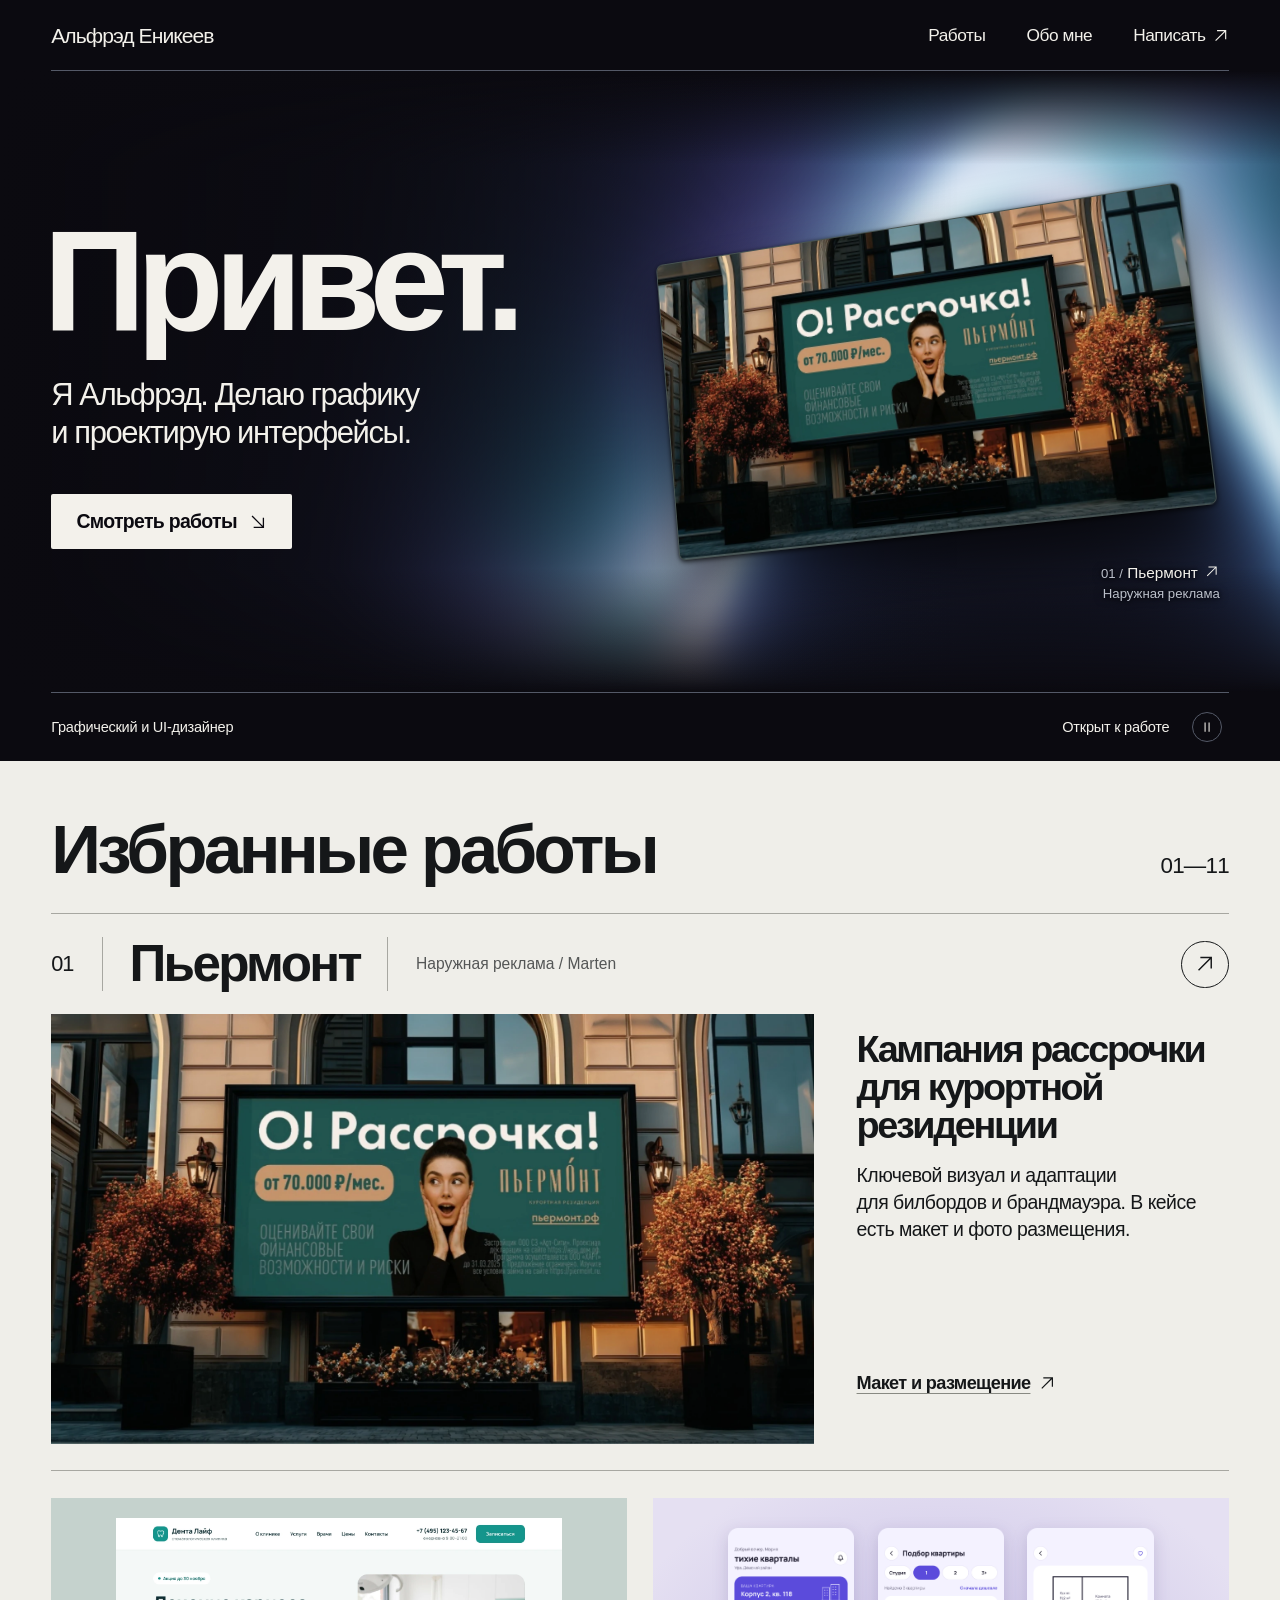
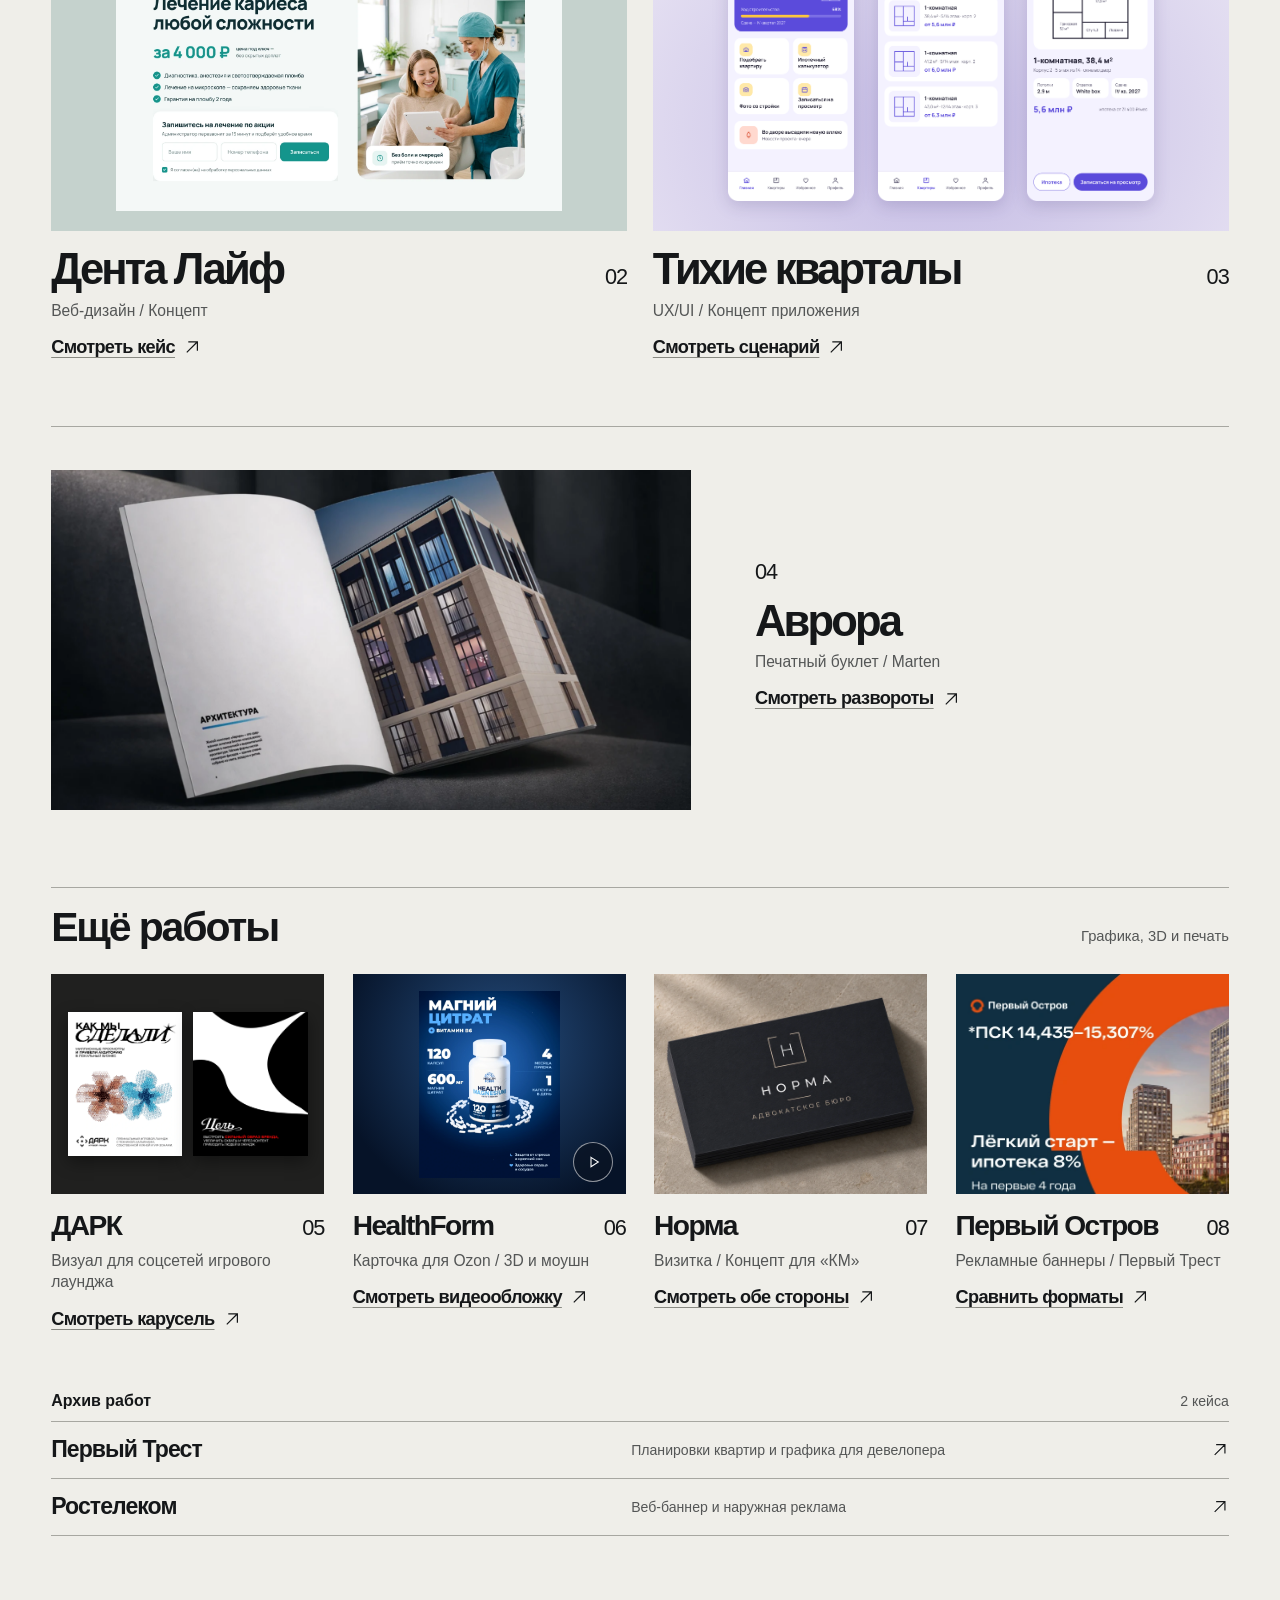
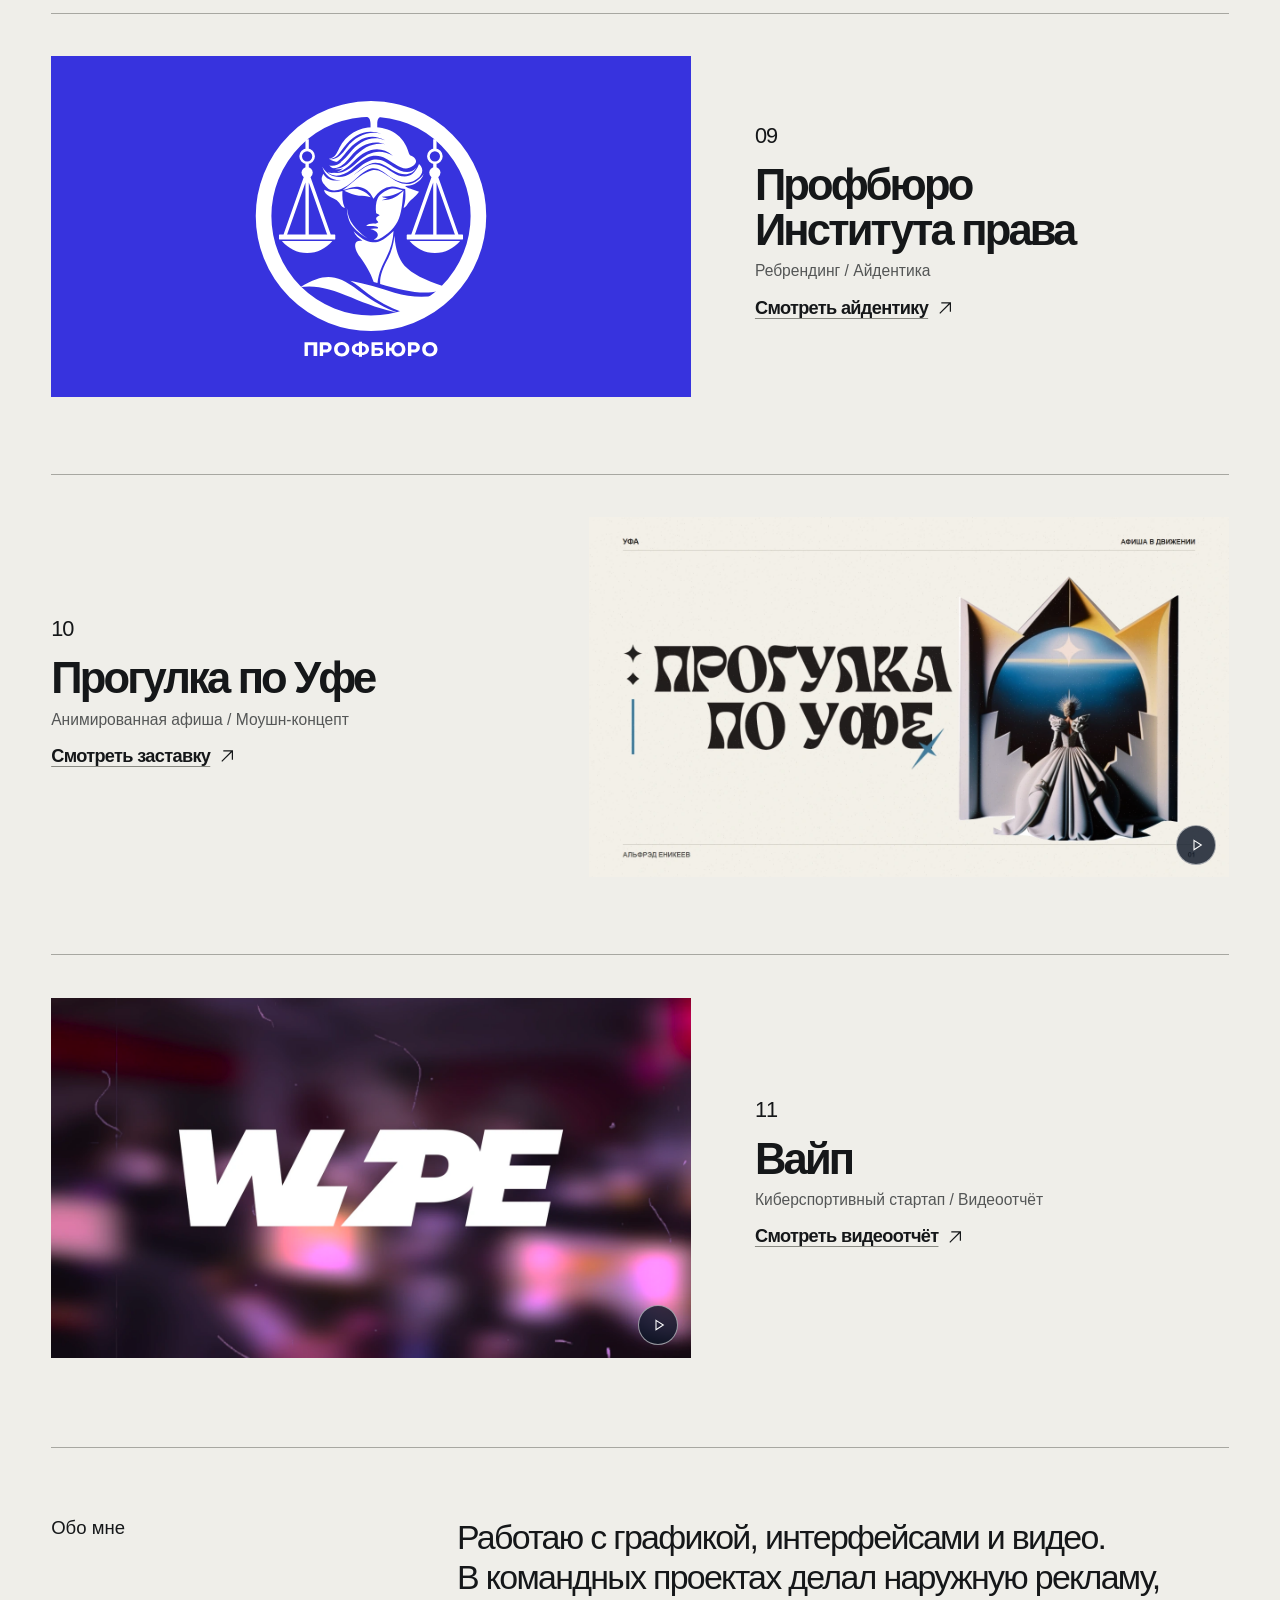
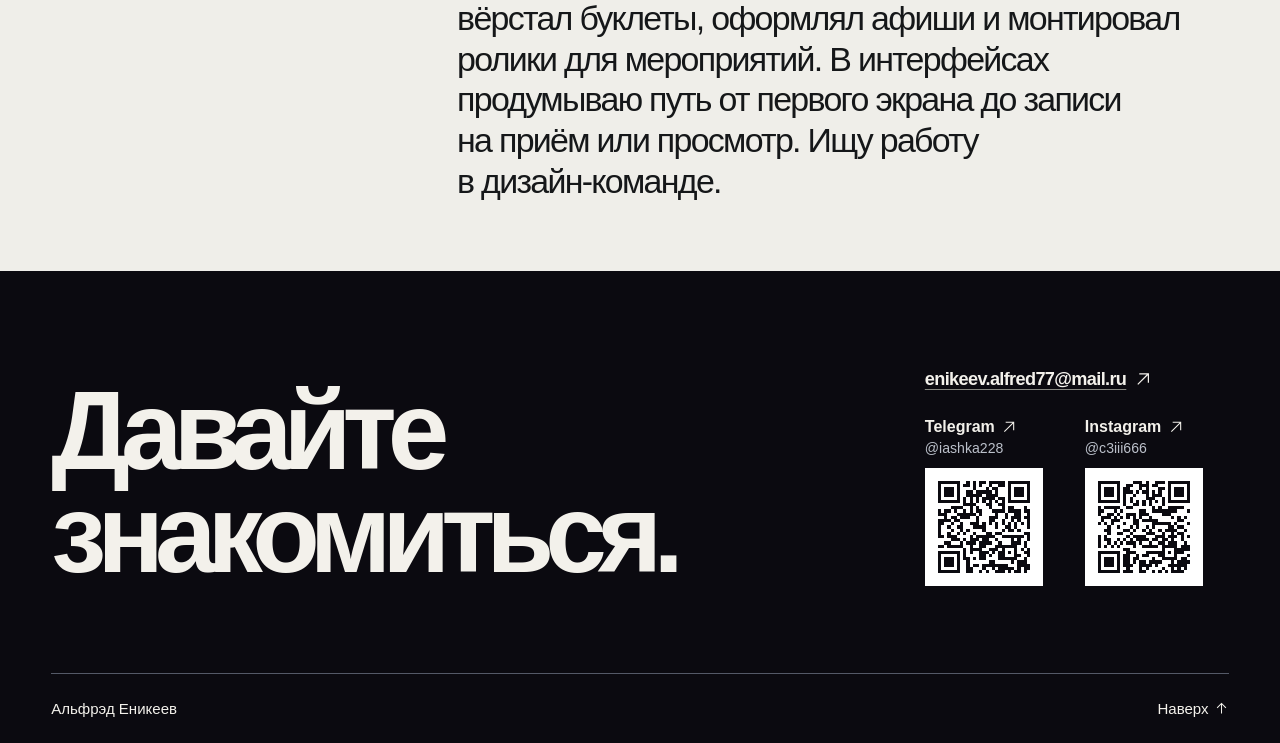
==== index.html @ 9dbd5ab7 "Add files via upload" ====
<!doctype html>
<html lang="ru">
<head>
  <meta charset="utf-8">
  <meta name="viewport" content="width=device-width, initial-scale=1">
  <meta name="theme-color" content="#0b0a10">
  <meta name="description" content="Альфрэд Еникеев — графический и UI-дизайнер. Интерфейсы, наружная реклама, 3D и графика для брендов.">
  <title>Альфрэд Еникеев&nbsp;— графический и&nbsp;UI-дизайнер</title>
  <link rel="icon" href="media/monogram.svg" type="image/svg+xml">
  <link rel="stylesheet" href="styles.css">
  <script defer src="light.js"></script>
  <script defer src="main.js"></script>
</head>
<body id="top">
  <svg class="symbols" aria-hidden="true" xmlns="http://www.w3.org/2000/svg">
    <symbol id="up-right" viewBox="0 0 24 24"><path d="M5 19 19 5M7 5h12v12"/></symbol>
    <symbol id="down-right" viewBox="0 0 24 24"><path d="m5 5 14 14M7 19h12V7"/></symbol>
    <symbol id="up" viewBox="0 0 24 24"><path d="M12 20V4m-7 7 7-7 7 7"/></symbol>
    <symbol id="close" viewBox="0 0 24 24"><path d="m6 6 12 12M18 6 6 18"/></symbol>
  </svg>
  <a class="skip-link" href="#work">Перейти к&nbsp;работам</a>

  <header class="masthead">
    <div class="wrap masthead-inner">
      <a class="wordmark" href="#top">Альфрэд Еникеев</a>
      <nav aria-label="Разделы портфолио">
        <a href="#work">Работы</a>
        <a href="#about">Обо мне</a>
        <a href="#contact">Написать <svg class="icon" aria-hidden="true"><use href="#up-right"/></svg></a>
      </nav>
    </div>
  </header>

  <main>
    <section class="hero" aria-labelledby="hero-title">
      <div class="wrap">
        <div class="hero-scene">
          <div class="light-field" aria-hidden="true">
            <picture class="light-still">
              <source media="(max-width: 680px)" srcset="media/ribbon-mobile.webp">
              <img src="media/ribbon.webp" alt="">
            </picture>
            <canvas class="light-canvas"></canvas>
          </div>
          <div class="hero-copy">
            <h1 id="hero-title">Привет.</h1>
            <p>Я&nbsp;Альфрэд. Делаю графику<br>и&nbsp;проектирую интерфейсы.</p>
            <a class="primary" href="#work">Смотреть работы <svg class="icon" aria-hidden="true"><use href="#down-right"/></svg></a>
          </div>
          <div class="hero-visual">
            <a class="screen-link" href="#piermont" aria-label="Перейти к проекту «Пьермонт»">
              <div class="screen">
                <img src="media/piermont.webp" width="1850" height="1041" fetchpriority="high" alt="Ключевой визуал кампании «Пьермонт» на макете билборда">
              </div>
              <div class="screen-caption">
                <span><small>01 /</small> Пьермонт <svg class="icon" aria-hidden="true"><use href="#up-right"/></svg></span>
                <small>Наружная реклама</small>
              </div>
            </a>
          </div>
        </div>
        <div class="hero-foot">
          <span>Графический и&nbsp;UI-дизайнер</span>
          <span class="hero-foot-right">
            <span>Открыт к&nbsp;работе</span>
            <button class="light-toggle" type="button" aria-label="Пауза анимации фона" aria-pressed="false" title="Приостановить анимацию фона" hidden>
              <svg class="icon" aria-hidden="true" viewBox="0 0 24 24">
                <path class="pause-shape" d="M9 5v14m6-14v14"/>
                <path class="play-shape" d="m9 5 11 7-11 7Z"/>
              </svg>
            </button>
          </span>
        </div>
      </div>
    </section>

    <section class="work wrap" id="work" aria-labelledby="work-title">
      <div class="section-heading">
        <h2 id="work-title">Избранные работы</h2>
        <span aria-hidden="true">01—11</span>
      </div>
      <article class="feature" id="piermont">
        <header class="feature-heading">
          <span class="index" aria-hidden="true">01</span>
          <h3>Пьермонт</h3>
          <p>Наружная реклама / Marten</p>
          <a href="#case-piermont" data-case="piermont" class="round-action" aria-label="Смотреть кейс «Пьермонт»">
            <svg class="icon" aria-hidden="true"><use href="#up-right"/></svg>
          </a>
        </header>
        <div class="feature-body">
          <a class="feature-art" href="#case-piermont" data-case="piermont" aria-label="Открыть макет «Пьермонт»">
            <img src="media/piermont.webp" width="1850" height="1041" loading="lazy" alt="Ключевой визуал кампании «Пьермонт» на макете билборда">
          </a>
          <div class="feature-copy">
            <h4>Кампания рассрочки для&nbsp;курортной резиденции</h4>
            <p>Ключевой визуал и&nbsp;адаптации для&nbsp;билбордов и&nbsp;брандмауэра. В&nbsp;кейсе есть макет и&nbsp;фото размещения.</p>
            <a class="text-action" href="#case-piermont" data-case="piermont">Макет и&nbsp;размещение <svg class="icon" aria-hidden="true"><use href="#up-right"/></svg></a>
          </div>
        </div>
      </article>

      <div class="work-pair">
        <article class="project" id="denta">
          <a class="project-art denta-art" href="#case-denta" data-case="denta" aria-label="Открыть кейс «Дента Лайф»">
            <img src="media/denta-cover.webp" width="1440" height="944" loading="lazy" alt="Первый экран лендинга «Дента Лайф» с формой записи">
          </a>
          <div class="project-title"><h3>Дента Лайф</h3><span class="index" aria-hidden="true">02</span></div>
          <p>Веб-дизайн / Концепт</p>
          <a class="text-action" href="#case-denta" data-case="denta">Смотреть кейс <svg class="icon" aria-hidden="true"><use href="#up-right"/></svg></a>
        </article>
        <article class="project" id="quarters">
          <a class="project-art app-art" href="#case-quarters" data-case="quarters" aria-label="Открыть кейс «Тихие кварталы»">
            <img src="media/quarters-home.webp" width="1170" height="2532" loading="lazy" alt="">
            <img src="media/quarters-search.webp" width="1170" height="2532" loading="lazy" alt="">
            <img src="media/quarters-apartment.webp" width="1170" height="2532" loading="lazy" alt="">
          </a>
          <div class="project-title"><h3>Тихие кварталы</h3><span class="index" aria-hidden="true">03</span></div>
          <p>UX/UI / Концепт приложения</p>
          <a class="text-action" href="#case-quarters" data-case="quarters">Смотреть сценарий <svg class="icon" aria-hidden="true"><use href="#up-right"/></svg></a>
        </article>
      </div>

      <article class="project closing-project" id="aurora">
        <a class="project-art" href="#case-aurora" data-case="aurora" aria-label="Открыть кейс «Аврора»">
          <img src="media/aurora.webp" width="1600" height="901" loading="lazy" alt="Разворот буклета «Аврора» с фотографией архитектуры">
        </a>
        <div class="closing-copy">
          <span class="index" aria-hidden="true">04</span>
          <h3>Аврора</h3>
          <p>Печатный буклет / Marten</p>
          <a class="text-action" href="#case-aurora" data-case="aurora">Смотреть развороты <svg class="icon" aria-hidden="true"><use href="#up-right"/></svg></a>
        </div>
      </article>

      <section class="extra-work" aria-labelledby="extra-work-title">
        <div class="extra-heading">
          <h3 id="extra-work-title">Ещё работы</h3>
          <span>Графика, 3D и&nbsp;печать</span>
        </div>
        <div class="extra-grid">
          <article class="project extra-project" id="dark">
            <a class="project-art dark-art" href="#case-dark" data-case="dark" aria-label="Открыть кейс «ДАРК»">
              <img src="media/dark-cover.webp" width="1080" height="1350" loading="lazy" alt="Обложка кейса игрового лаунджа «ДАРК»">
              <img src="media/dark-goal.webp" width="1080" height="1350" loading="lazy" alt="">
            </a>
            <div class="project-title"><h4>ДАРК</h4><span class="index" aria-hidden="true">05</span></div>
            <p>Визуал для&nbsp;соцсетей игрового лаунджа</p>
            <a class="text-action" href="#case-dark" data-case="dark">Смотреть карусель <svg class="icon" aria-hidden="true"><use href="#up-right"/></svg></a>
          </article>
          <article class="project extra-project" id="healthform">
            <a class="project-art health-art" href="#case-healthform" data-case="healthform" aria-label="Открыть ролик и кейс HealthForm">
              <img src="media/healthform-poster.webp" width="810" height="1080" loading="lazy" alt="Видеообложка HealthForm: банка магния и кольцо капсул">
              <span class="art-play" aria-hidden="true"><svg class="icon" viewBox="0 0 24 24"><path d="m9 5 11 7-11 7Z"/></svg></span>
            </a>
            <div class="project-title"><h4>HealthForm</h4><span class="index" aria-hidden="true">06</span></div>
            <p>Карточка для&nbsp;Ozon / 3D и&nbsp;моушн</p>
            <a class="text-action" href="#case-healthform" data-case="healthform">Смотреть видеообложку <svg class="icon" aria-hidden="true"><use href="#up-right"/></svg></a>
          </article>
          <article class="project extra-project" id="norma">
            <a class="project-art norma-art" href="#case-norma" data-case="norma" aria-label="Открыть проект визитки «Норма»">
              <img src="media/norma-mockup.webp" width="1536" height="1024" loading="lazy" alt="Визитка адвокатского бюро «Норма» на светлом камне">
            </a>
            <div class="project-title"><h4>Норма</h4><span class="index" aria-hidden="true">07</span></div>
            <p>Визитка / Концепт для&nbsp;«КМ»</p>
            <a class="text-action" href="#case-norma" data-case="norma">Смотреть обе стороны <svg class="icon" aria-hidden="true"><use href="#up-right"/></svg></a>
          </article>
          <article class="project extra-project" id="ostrov">
            <a class="project-art ostrov-art" href="#case-ostrov" data-case="ostrov" aria-label="Открыть кейс «Первый Остров»">
              <img src="media/ostrov-square.webp" width="600" height="600" loading="lazy" alt="Фрагмент баннера «Лёгкий старт» с архитектурой «Первого Острова»">
            </a>
            <div class="project-title"><h4>Первый Остров</h4><span class="index" aria-hidden="true">08</span></div>
            <p>Рекламные баннеры / Первый Трест</p>
            <a class="text-action" href="#case-ostrov" data-case="ostrov">Сравнить форматы <svg class="icon" aria-hidden="true"><use href="#up-right"/></svg></a>
          </article>
        </div>
        <section class="work-archive" id="work-archive" aria-labelledby="work-archive-title">
          <div class="archive-heading">
            <h4 id="work-archive-title">Архив работ</h4>
            <span>2 кейса</span>
          </div>
          <ul class="archive-list">
            <li>
              <a class="archive-link" id="trest-archive" href="#case-trest-archive" data-case="trest-archive">
                <span class="archive-name">Первый Трест</span>
                <span class="archive-note">Планировки квартир и&nbsp;графика для&nbsp;девелопера</span>
                <svg class="icon" aria-hidden="true"><use href="#up-right"/></svg>
              </a>
            </li>
            <li>
              <a class="archive-link" id="rostelecom" href="#case-rostelecom" data-case="rostelecom">
                <span class="archive-name">Ростелеком</span>
                <span class="archive-note">Веб-баннер и&nbsp;наружная реклама</span>
                <svg class="icon" aria-hidden="true"><use href="#up-right"/></svg>
              </a>
            </li>
          </ul>
        </section>
      </section>

      <article class="project closing-project brand-project" id="profburo">
        <a class="project-art profburo-art" href="#case-profburo" data-case="profburo" aria-label="Открыть кейс «Профбюро Института права»">
          <img src="media/profburo.svg" width="1200" height="1270" loading="lazy" alt="Знак «Профбюро» с Фемидой и весами">
        </a>
        <div class="closing-copy">
          <span class="index" aria-hidden="true">09</span>
          <h3>Профбюро Института права</h3>
          <p>Ребрендинг / Айдентика</p>
          <a class="text-action" href="#case-profburo" data-case="profburo">Смотреть айдентику <svg class="icon" aria-hidden="true"><use href="#up-right"/></svg></a>
        </div>
      </article>

      <article class="project closing-project ufa-motion-project" id="ufa-motion">
        <div class="closing-copy">
          <span class="index" aria-hidden="true">10</span>
          <h3>Прогулка по&nbsp;Уфе</h3>
          <p>Анимированная афиша / Моушн-концепт</p>
          <a class="text-action" href="#case-ufa-motion" data-case="ufa-motion">Смотреть заставку <svg class="icon" aria-hidden="true"><use href="#up-right"/></svg></a>
        </div>
        <a class="project-art video-art" href="#case-ufa-motion" data-case="ufa-motion" aria-label="Открыть моушн-кейс «Прогулка по Уфе»">
          <img src="media/ufa-motion-still.webp" width="1440" height="810" loading="lazy" alt="Финальный кадр анимированной афиши «Прогулка по Уфе»">
          <span class="art-play" aria-hidden="true"><svg class="icon" viewBox="0 0 24 24"><path d="m9 5 11 7-11 7Z"/></svg></span>
        </a>
      </article>

      <article class="project closing-project wipe-project" id="wipe">
        <a class="project-art video-art" href="#case-wipe" data-case="wipe" aria-label="Открыть кейс «Вайп»">
          <img src="media/wipe-cover.webp" width="1440" height="810" loading="lazy" alt="Логотип WIPE на финальном кадре ролика">
          <span class="art-play" aria-hidden="true"><svg class="icon" viewBox="0 0 24 24"><path d="m9 5 11 7-11 7Z"/></svg></span>
        </a>
        <div class="closing-copy">
          <span class="index" aria-hidden="true">11</span>
          <h3>Вайп</h3>
          <p>Киберспортивный стартап / Видеоотчёт</p>
          <a class="text-action" href="#case-wipe" data-case="wipe">Смотреть видеоотчёт <svg class="icon" aria-hidden="true"><use href="#up-right"/></svg></a>
        </div>
      </article>
    </section>

    <section class="about wrap" id="about" aria-labelledby="about-title">
      <h2 id="about-title">Обо мне</h2>
      <p>Работаю с&nbsp;графикой, интерфейсами и&nbsp;видео. В&nbsp;командных проектах делал наружную рекламу, вёрстал буклеты, оформлял афиши и&nbsp;монтировал ролики для&nbsp;мероприятий. В&nbsp;интерфейсах продумываю путь от&nbsp;первого экрана до&nbsp;записи на&nbsp;приём или&nbsp;просмотр. Ищу работу в&nbsp;дизайн-команде.</p>
    </section>
  </main>

  <footer class="contact" id="contact">
    <div class="wrap">
      <div class="contact-main">
        <h2>Давайте<br>знакомиться.</h2>
        <div class="contact-channels">
          <a class="text-action" href="mailto:enikeev.alfred77@mail.ru">enikeev.alfred77@mail.ru <svg class="icon" aria-hidden="true"><use href="#up-right"/></svg></a>
          <ul class="contact-socials" aria-label="Соцсети Альфрэда Еникеева">
            <li>
              <a class="contact-social" href="https://t.me/iashka228" target="_blank" rel="noopener noreferrer">
                <span class="contact-network">Telegram <svg class="icon" aria-hidden="true"><use href="#up-right"/></svg></span>
                <span class="contact-handle">@iashka228</span>
                <img class="contact-qr" src="media/contact-telegram.svg" width="37" height="37" loading="lazy" alt="">
              </a>
            </li>
            <li>
              <a class="contact-social" href="https://www.instagram.com/c3iii666/" target="_blank" rel="noopener noreferrer">
                <span class="contact-network">Instagram <svg class="icon" aria-hidden="true"><use href="#up-right"/></svg></span>
                <span class="contact-handle">@c3iii666</span>
                <img class="contact-qr" src="media/contact-instagram.svg" width="37" height="37" loading="lazy" alt="">
              </a>
            </li>
          </ul>
        </div>
      </div>
      <div class="contact-foot">
        <span>Альфрэд Еникеев</span>
        <a href="#top">Наверх <svg class="icon" aria-hidden="true"><use href="#up"/></svg></a>
      </div>
    </div>
  </footer>

  <dialog class="case-dialog" aria-labelledby="case-title">
    <div class="dialog-inner">
      <form method="dialog" class="dialog-close">
        <button class="round-action" aria-label="Закрыть кейс" autofocus><svg class="icon" aria-hidden="true"><use href="#close"/></svg></button>
      </form>
      <div class="dialog-content"></div>
    </div>
  </dialog>

  <template id="case-denta">
    <p class="case-kicker">02 / Веб-дизайн / Концепт</p>
    <h2 id="case-title">Дента Лайф</h2>
    <p class="case-lede">Лендинг стоматологической клиники, где человек может понять стоимость лечения и&nbsp;записаться на&nbsp;приём с&nbsp;первого экрана.</p>
    <dl class="case-facts">
      <div><dt>Задача</dt><dd>Показать предложение по&nbsp;лечению кариеса и&nbsp;упростить запись.</dd></div>
      <div><dt>Мой вклад</dt><dd>Структура лендинга, визуальный дизайн и&nbsp;набор компонентов в&nbsp;Figma.</dd></div>
      <div><dt>Решение</dt><dd>Форма рядом с&nbsp;ценой, затем информация о&nbsp;клинике и&nbsp;карточки услуг.</dd></div>
    </dl>
    <figure><img src="media/denta-cover.webp" width="1440" height="944" alt="Первый экран «Дента Лайф»"><figcaption>Первый экран с&nbsp;ценой, условиями и&nbsp;формой записи.</figcaption></figure>
    <figure><img src="media/denta-services.webp" width="1440" height="1438" loading="lazy" alt="Каталог стоматологических услуг и запись на консультацию"><figcaption>Каталог услуг с&nbsp;ценами и&nbsp;отдельным предложением консультации. Данные в&nbsp;макете условные.</figcaption></figure>
  </template>

  <template id="case-piermont">
    <p class="case-kicker">01 / Наружная реклама / Marten</p>
    <h2 id="case-title">Пьермонт</h2>
    <p class="case-lede">Кампания рассрочки для&nbsp;курортной резиденции.</p>
    <dl class="case-facts">
      <div><dt>Задача</dt><dd>Сделать условия рассрочки читаемыми в&nbsp;городской среде.</dd></div>
      <div><dt>Мой вклад</dt><dd>Ключевой визуал и&nbsp;адаптация для&nbsp;билбордов и&nbsp;брандмауэра в&nbsp;команде Marten.</dd></div>
      <div><dt>Результат</dt><dd>Кампания вышла на&nbsp;билбордах и&nbsp;фасаде. Ниже&nbsp;— фото размещения.</dd></div>
    </dl>
    <div class="evidence" data-evidence>
      <div class="evidence-tabs" aria-label="Этапы проекта">
        <button type="button" data-show="design" aria-pressed="true" aria-controls="evidence-design">Макет</button>
        <button type="button" data-show="street" aria-pressed="false" aria-controls="evidence-street">Размещение</button>
      </div>
      <figure id="evidence-design" data-evidence-panel="design"><img src="media/piermont.webp" width="1850" height="1041" alt="Ключевой визуал кампании «Пьермонт»"><figcaption>Ключевой визуал кампании.</figcaption></figure>
      <figure id="evidence-street" data-evidence-panel="street" hidden><img src="media/piermont-street.webp" width="540" height="704" loading="lazy" alt="Билборд «Пьермонт» в городе"><figcaption>Фотография билборда после размещения.</figcaption></figure>
    </div>
    <figure><img src="media/piermont-wall.webp" loading="lazy" alt="Кампания «Пьермонт» на фасаде"><figcaption>Адаптация для&nbsp;фасада.</figcaption></figure>
  </template>

  <template id="case-quarters">
    <p class="case-kicker">03 / UX/UI / Концепт</p>
    <h2 id="case-title">Тихие кварталы</h2>
    <p class="case-lede">Приложение для&nbsp;покупателей новостройки. В&nbsp;одном месте можно следить за&nbsp;стройкой, подобрать квартиру и&nbsp;записаться на&nbsp;просмотр.</p>
    <dl class="case-facts">
      <div><dt>Задача</dt><dd>Сделать информацию о&nbsp;стройке и&nbsp;выборе квартиры удобной на&nbsp;телефоне.</dd></div>
      <div><dt>Мой вклад</dt><dd>Пользовательский сценарий и&nbsp;дизайн трёх ключевых экранов.</dd></div>
      <div><dt>Решение</dt><dd>Статус стройки на&nbsp;главной, фильтры в&nbsp;подборе и&nbsp;запись прямо из&nbsp;карточки квартиры.</dd></div>
    </dl>
    <ol class="screen-flow" aria-label="Сценарий подбора квартиры">
      <li>
        <figure><img src="media/quarters-home.webp" width="1170" height="2532" alt="Главная приложения со статусом строительства и кнопкой подбора"><figcaption>Главная. Отсюда можно сразу перейти к&nbsp;подбору.</figcaption></figure>
      </li>
      <li>
        <figure><img src="media/quarters-search.webp" width="1170" height="2532" alt="Список квартир с фильтром по числу комнат и ценами"><figcaption>Подбор. Площадь, цена и&nbsp;план видны в&nbsp;списке.</figcaption></figure>
      </li>
      <li>
        <figure><img src="media/quarters-apartment.webp" width="1170" height="2532" alt="Карточка квартиры с планировкой и кнопкой записи на просмотр"><figcaption>Карточка. Запись на&nbsp;просмотр рядом с&nbsp;планировкой.</figcaption></figure>
      </li>
    </ol>
  </template>

  <template id="case-aurora">
    <p class="case-kicker">04 / Печатный дизайн / Marten</p>
    <h2 id="case-title">Аврора</h2>
    <p class="case-lede">Буклет жилого комплекса бизнес-класса.</p>
    <dl class="case-facts">
      <div><dt>Задача</dt><dd>Собрать архитектуру и&nbsp;благоустройство комплекса в&nbsp;одном печатном материале.</dd></div>
      <div><dt>Мой вклад</dt><dd>Обложка и&nbsp;вёрстка разворотов в&nbsp;команде Marten.</dd></div>
      <div><dt>Решение</dt><dd>Крупные архитектурные изображения и&nbsp;спокойная сетка для&nbsp;текста.</dd></div>
    </dl>
    <figure><img src="media/aurora.webp" width="1600" height="901" alt="Разворот буклета «Аврора»"><figcaption>Разворот об&nbsp;архитектуре комплекса.</figcaption></figure>
    <figure><img src="media/aurora-grounds-mockup.webp" width="1672" height="941" loading="lazy" alt="Открытый буклет «Аврора» с разворотом о благоустройстве"><figcaption>Благоустройство · ИИ-мокап.</figcaption></figure>
    <details class="original-spread">
      <summary>Посмотреть оригинал разворота «Благоустройство»</summary>
      <figure><img src="media/aurora-grounds-original.webp" width="1400" height="991" loading="lazy" alt="Оригинальная вёрстка разворота о благоустройстве"></figure>
    </details>
    <figure><img src="media/aurora-interiors-mockup.webp" width="1672" height="941" loading="lazy" alt="Открытый буклет «Аврора» с фотографиями входных групп и коридора"><figcaption>Приватные пространства · ИИ-мокап.</figcaption></figure>
    <details class="original-spread">
      <summary>Посмотреть оригинал разворота «Приватные пространства»</summary>
      <figure><img src="media/aurora-interiors-original.webp" width="1400" height="991" loading="lazy" alt="Оригинальная вёрстка разворота о приватных пространствах"></figure>
    </details>
    <figure><img src="media/aurora-cover.webp" loading="lazy" alt="Обложка буклета «Аврора»"><figcaption>Обложка буклета.</figcaption></figure>
  </template>

  <template id="case-dark">
    <p class="case-kicker">05 / Графика для&nbsp;соцсетей</p>
    <h2 id="case-title">ДАРК</h2>
    <p class="case-lede">Карусель о&nbsp;продвижении игрового лаунджа. Контрастная графика, крупные формы и&nbsp;шрифт с&nbsp;пиксельной фактурой связывают кадры в&nbsp;одну серию.</p>
    <dl class="case-facts">
      <div><dt>Задача</dt><dd>Сформировать узнаваемый образ лаунджа и&nbsp;привлекать гостей через контент.</dd></div>
      <div><dt>Формат</dt><dd>Серия вертикальных слайдов для&nbsp;соцсетей.</dd></div>
      <div><dt>Материалы</dt><dd>Готовая карусель из&nbsp;Figma.</dd></div>
    </dl>
    <div class="dark-gallery">
      <figure><img src="media/dark-cover.webp" width="1080" height="1350" alt="Первый слайд карусели с выразительной типографикой"><figcaption>Обложка.</figcaption></figure>
      <figure><img src="media/dark-goal.webp" width="1080" height="1350" alt="Чёрно-белый слайд с целью проекта"><figcaption>Цель продвижения.</figcaption></figure>
      <figure><img src="media/dark-audience.webp" width="1080" height="1350" loading="lazy" alt="Слайд об аудитории и контенте"><figcaption>Подход и&nbsp;аудитория.</figcaption></figure>
      <figure><img src="media/dark-formats.webp" width="1080" height="1350" loading="lazy" alt="Слайд о роликах, турнирах и атмосфере лаунджа"><figcaption>Форматы контента.</figcaption></figure>
      <figure><img src="media/dark-outcome.webp" width="1080" height="1350" loading="lazy" alt="Финальный слайд карусели «ДАРК»"><figcaption>Финальный кадр.</figcaption></figure>
    </div>
  </template>

  <template id="case-healthform">
    <p class="case-kicker">06 / 3D и&nbsp;моушн / Концепт</p>
    <h2 id="case-title">HealthForm</h2>
    <p class="case-lede">Карточка магния для&nbsp;Ozon с&nbsp;видеообложкой. Капсулы вращаются вокруг банки, а&nbsp;текст остаётся на&nbsp;месте и&nbsp;читается с&nbsp;первого кадра.</p>
    <dl class="case-facts">
      <div><dt>Задача</dt><dd>Выделить товар в&nbsp;выдаче и&nbsp;сохранить читаемость обложки на&nbsp;телефоне.</dd></div>
      <div><dt>Мой вклад</dt><dd>Модель банки и&nbsp;анимация капсул в&nbsp;Blender, рендер в&nbsp;Cycles и&nbsp;вёрстка карточек в&nbsp;Figma.</dd></div>
      <div><dt>Формат</dt><dd>Обложка, два слайда с&nbsp;инфографикой и&nbsp;восьмисекундный ролик.</dd></div>
    </dl>
    <figure class="motion-demo">
      <video width="1080" height="1440" controls playsinline loop preload="none" poster="media/healthform-poster.webp" aria-label="Видеообложка HealthForm: капсулы вращаются вокруг банки">
        <source src="media/healthform.mp4" type="video/mp4">
        <a href="media/healthform.mp4">Открыть видеообложку MP4</a>
      </video>
      <figcaption>Видеообложка для&nbsp;карточки товара.</figcaption>
    </figure>
    <figure><img src="media/healthform-process.webp" width="1280" height="720" loading="lazy" alt="Этапы работы над карточкой и 3D-модель банки"><figcaption>Как собрана карточка и&nbsp;3D-сцена.</figcaption></figure>
  </template>

  <template id="case-norma">
    <p class="case-kicker">07 / Полиграфия / Концепт для&nbsp;«КМ»</p>
    <h2 id="case-title">Норма</h2>
    <p class="case-lede">Двусторонняя визитка адвокатского бюро. На&nbsp;тёмной стороне&nbsp;— знак и&nbsp;название, на&nbsp;светлой&nbsp;— имя, специализация и&nbsp;контакты.</p>
    <figure><img src="media/norma-mockup.webp" width="1536" height="1024" alt="Мокап тёмной визитки «Норма» на светлом камне"><figcaption>Визуализация визитки · ИИ-мокап.</figcaption></figure>
    <div class="norma-gallery">
      <figure><img src="media/norma-front.webp" width="1600" height="933" alt="Лицевая сторона визитки «Норма»"><figcaption>Лицевая сторона.</figcaption></figure>
      <figure><img src="media/norma-back.webp" width="1600" height="933" alt="Оборотная сторона визитки «Норма»"><figcaption>Оборотная сторона.</figcaption></figure>
    </div>
  </template>

  <template id="case-ostrov">
    <p class="case-kicker">08 / Первый Трест / II&nbsp;квартал 2026</p>
    <h2 id="case-title">Первый Остров</h2>
    <p class="case-lede">Серия баннеров «Лёгкий старт» для&nbsp;жилого комплекса. Во&nbsp;всех трёх форматах фирменная дуга обрамляет архитектуру и&nbsp;освобождает место под&nbsp;текст.</p>
    <dl class="case-facts">
      <div><dt>Задача</dt><dd>Разместить условия акции рядом с&nbsp;архитектурным изображением.</dd></div>
      <div><dt>Работа</dt><dd>Адаптация композиции для&nbsp;горизонтального, квадратного и&nbsp;вертикального баннеров.</dd></div>
      <div><dt>Решение</dt><dd>В&nbsp;широком кадре текст стоит слева от&nbsp;здания, в&nbsp;вертикальном занимает нижнюю часть.</dd></div>
    </dl>
    <figure>
      <img src="media/ostrov-wide.webp" width="1080" height="607" alt="Горизонтальный баннер с текстом слева и зданиями в оранжевой дуге справа">
      <figcaption>Горизонтальный формат · 1080&nbsp;×&nbsp;607</figcaption>
    </figure>
    <div class="ostrov-gallery">
      <figure>
        <img src="media/ostrov-square.webp" width="600" height="600" loading="lazy" alt="Квадратный баннер с архитектурой справа и условиями в нижней части">
        <figcaption>Квадратный формат · 600&nbsp;×&nbsp;600</figcaption>
      </figure>
      <figure>
        <img src="media/ostrov-tall.webp" width="607" height="1080" loading="lazy" alt="Вертикальный баннер с крупной архитектурой и текстом внизу">
        <figcaption>Вертикальный формат · 607&nbsp;×&nbsp;1080</figcaption>
      </figure>
    </div>
  </template>

  <template id="case-trest-archive">
    <p class="case-kicker">Архив / Графика для&nbsp;девелопера</p>
    <h2 id="case-title">Первый Трест</h2>
    <p class="case-lede">Карточки квартир для&nbsp;агентов, рекламный визуал для&nbsp;старта продаж и&nbsp;посты для&nbsp;соцсетей.</p>
    <section class="trest-section" aria-labelledby="trest-plans-title">
      <h3 id="trest-plans-title">Планировки квартир</h3>
      <div class="trest-grid trest-plans">
        <figure>
          <img src="media/trest-plan-14.webp" width="1080" height="1920" alt="Карточка квартиры 14Ж с вытянутой планировкой и характеристиками справа">
          <figcaption>Квартира&nbsp;14Ж · 52,30&nbsp;м²</figcaption>
        </figure>
        <figure>
          <img src="media/trest-plan-50.webp" width="1080" height="1920" loading="lazy" alt="Карточка квартиры 50Г с широкой планировкой и характеристиками под ней">
          <figcaption>Квартира&nbsp;50Г · 52,01&nbsp;м²</figcaption>
        </figure>
        <figure>
          <img src="media/trest-plan-27.webp" width="1080" height="1920" loading="lazy" alt="Карточка квартиры 27Б с компактной планировкой">
          <figcaption>Квартира&nbsp;27Б · 46,10&nbsp;м²</figcaption>
        </figure>
      </div>
    </section>
    <section class="trest-section" aria-labelledby="trest-visuals-title">
      <h3 id="trest-visuals-title">Реклама и&nbsp;соцсети</h3>
      <figure>
        <img src="media/trest-eight-nebo.webp" width="1800" height="900" loading="lazy" alt="Рекламный визуал «8 Небо» с парой на качелях над облаками">
        <figcaption>8&nbsp;Небо / Старт продаж новой очереди</figcaption>
      </figure>
      <div class="trest-grid trest-posts">
        <figure>
          <img src="media/trest-lesnoe.webp" width="1080" height="1080" loading="lazy" alt="Пост «Лесного ожерелья» с архитектурой комплекса и заголовком «3 необычные квартиры»">
          <figcaption>Лесное ожерелье / «3&nbsp;необычные квартиры»</figcaption>
        </figure>
        <figure>
          <img src="media/trest-diary.webp" width="1080" height="1080" loading="lazy" alt="Пост «Дневник строительства» с краном на фоне голубого неба">
          <figcaption>Дневник строительства / Апрель 2026</figcaption>
        </figure>
      </div>
    </section>
  </template>

  <template id="case-rostelecom">
    <p class="case-kicker">Архив / Совместно с&nbsp;Marten</p>
    <h2 id="case-title">Ростелеком</h2>
    <p class="case-lede">«Приключение за&nbsp;подключение!». Веб-баннер и&nbsp;адаптация под&nbsp;наружную рекламу.</p>
    <figure>
      <img src="media/archive-rt-placement.webp" width="1850" height="1041" alt="Кампания «Приключение за подключение!» на фасаде здания">
      <figcaption>Наружная реклама / Визуализация на&nbsp;фасаде</figcaption>
    </figure>
    <figure>
      <img src="media/archive-rt-web.webp" width="1363" height="378" loading="lazy" alt="Фиолетовый веб-баннер Ростелекома с предложением для новых абонентов">
      <figcaption>Веб-баннер / Предложение для&nbsp;новых абонентов</figcaption>
    </figure>
  </template>

  <template id="case-profburo">
    <p class="case-kicker">09 / Ребрендинг</p>
    <h2 id="case-title" class="profburo-title">Профбюро Института права</h2>
    <p class="case-lede">Айдентика студенческого профбюро. Фемида с&nbsp;весами стала основой знака, а&nbsp;градиент и&nbsp;крупные заголовки связали афиши и&nbsp;посты.</p>
    <dl class="case-facts">
      <div><dt>Задача</dt><dd>Собрать узнаваемый визуальный стиль для&nbsp;студенческой команды.</dd></div>
      <div><dt>Мой вклад</dt><dd>Логотип, типографика, графика и&nbsp;оформление носителей.</dd></div>
      <div><dt>Носители</dt><dd>Афиши мероприятий, посты и&nbsp;шопер.</dd></div>
    </dl>
    <figure>
      <div class="profburo-lockup"><img src="media/profburo.svg" width="1200" height="1270" alt="Обновлённый знак с Фемидой и надписью «Профбюро»"></div>
      <figcaption>Векторная адаптация знака для&nbsp;портфолио.</figcaption>
    </figure>
    <section class="profburo-posters" aria-labelledby="profburo-posters-title">
      <h3 id="profburo-posters-title">Афиши и&nbsp;посты</h3>
      <div class="profburo-gallery">
        <figure>
          <a href="media/profburo-casting.webp" target="_blank" rel="noopener" aria-label="Открыть афишу «Кастинг актёров» в полном размере, в новой вкладке">
            <img src="media/profburo-casting.webp" width="1199" height="1199" loading="lazy" alt="Афиша кастинга актёров с Фемидой и фотографиями команды">
          </a>
          <figcaption>Кастинг актёров</figcaption>
        </figure>
        <figure>
          <a href="media/profburo-brand-you.webp" target="_blank" rel="noopener" aria-label="Открыть афишу Brand You в полном размере, в новой вкладке">
            <img src="media/profburo-brand-you.webp" width="807" height="807" loading="lazy" alt="Афиша Brand You с белым заголовком и Фемидой на синем градиенте">
          </a>
          <figcaption>Brand You</figcaption>
        </figure>
        <figure>
          <a href="media/profburo-feedback.webp" target="_blank" rel="noopener" aria-label="Открыть пост «Сбор обратной связи» в полном размере, в новой вкладке">
            <img src="media/profburo-feedback.webp" width="807" height="807" loading="lazy" alt="Пост о сборе обратной связи с фотографией студентов и знаком Профбюро">
          </a>
          <figcaption>Сбор обратной связи</figcaption>
        </figure>
      </div>
    </section>
    <figure class="profburo-merch">
      <img src="media/profburo-tote.webp" width="1125" height="1125" loading="lazy" alt="Макет шопера с Фемидой и надписью «Ребята из ИП ведут!»">
      <figcaption>Шопер с&nbsp;исходным знаком.</figcaption>
    </figure>
    <details class="original-spread">
      <summary>Посмотреть исходный знак</summary>
      <figure><img src="media/profburo-original.webp" width="1200" height="1200" loading="lazy" alt="Исходный знак «Профбюро» с Фемидой на синем фоне"></figure>
    </details>
  </template>

  <template id="case-ufa-motion">
    <p class="case-kicker">10 / Моушн / Концепт</p>
    <h2 id="case-title">Прогулка по&nbsp;Уфе</h2>
    <p class="case-lede">Заставка на&nbsp;основе авторской афиши. Четырёхлучевая звезда открывает иллюстрацию, а&nbsp;в&nbsp;финале леттеринг и&nbsp;графика снова собираются в&nbsp;плакат.</p>
    <dl class="case-facts">
      <div><dt>Основа</dt><dd>Афиша и&nbsp;леттеринг Альфрэда Еникеева.</dd></div>
      <div><dt>Приём</dt><dd>Форма звезды из&nbsp;афиши становится маской перехода.</dd></div>
      <div><dt>Формат</dt><dd>Заставка, 10&nbsp;секунд, 16:9.</dd></div>
    </dl>
    <figure class="motion-demo motion-landscape">
      <video width="1440" height="810" controls playsinline preload="metadata" poster="media/ufa-motion-still.webp" aria-label="Десятисекундная заставка «Прогулка по Уфе» со звуковой дорожкой">
        <source src="media/ufa-motion.mp4" type="video/mp4">
        <a href="media/ufa-motion.mp4">Открыть ролик MP4</a>
      </video>
      <figcaption>Анимированная афиша со&nbsp;звуковой дорожкой.</figcaption>
    </figure>
    <details class="original-spread">
      <summary>Посмотреть исходную афишу</summary>
      <figure class="ufa-original"><img src="media/ufa-original.webp" width="792" height="1181" loading="lazy" alt="Исходная афиша «Прогулка по Уфе» с леттерингом и четырёхлучевыми звёздами"></figure>
    </details>
  </template>

  <template id="case-wipe">
    <p class="case-kicker">11 / Видеомонтаж</p>
    <h2 id="case-title">Вайп</h2>
    <p class="case-lede">Видеоотчёт для&nbsp;инвесторов стартапа «Вайп». В&nbsp;монтаже собрал общие планы площадки Winstrike, моменты игры и&nbsp;реакции участников.</p>
    <dl class="case-facts">
      <div><dt>Роль в&nbsp;проекте</dt><dd>Организатор мероприятия. Также работал дизайнером под&nbsp;руководством арт-директора.</dd></div>
      <div><dt>Мой вклад в&nbsp;ролик</dt><dd>Видеомонтаж.</dd></div>
      <div><dt>Формат</dt><dd>Видеоотчёт, 51&nbsp;секунда.</dd></div>
    </dl>
    <figure class="motion-demo motion-landscape">
      <video width="1280" height="720" controls playsinline preload="none" poster="media/wipe-cover.webp" aria-label="Видеоотчёт для инвесторов стартапа «Вайп»">
        <source src="media/wipe.mp4" type="video/mp4">
        <a href="media/wipe.mp4">Открыть ролик MP4</a>
      </video>
      <figcaption>Видеоотчёт стартапа «Вайп».</figcaption>
    </figure>
    <section class="wipe-context" aria-labelledby="wipe-context-title">
      <h3 id="wipe-context-title">Оформление в&nbsp;кадре</h3>
      <div class="wipe-stills">
        <figure>
          <img src="media/wipe-arena.webp" width="1200" height="675" loading="lazy" alt="Участники за компьютерами на фоне пиксельной графики и вывески Winstrike">
          <figcaption>Игровой зал Winstrike.</figcaption>
        </figure>
        <figure>
          <img src="media/wipe-screen.webp" width="1200" height="675" loading="lazy" alt="Участники мероприятия рядом с экраном с логотипом WIPE">
          <figcaption>Экран с&nbsp;логотипом «Вайпа».</figcaption>
        </figure>
      </div>
      <div class="wipe-links">
        <a class="text-action" href="https://vk.ru/wipe.esports" target="_blank" rel="noopener noreferrer">Вайп во&nbsp;ВКонтакте <svg class="icon" aria-hidden="true"><use href="#up-right"/></svg></a>
        <a class="text-action" href="https://www.instagram.com/wipe.inst/" target="_blank" rel="noopener noreferrer">Instagram @wipe.inst <svg class="icon" aria-hidden="true"><use href="#up-right"/></svg></a>
      </div>
    </section>
  </template>
</body>
</html>
---- styles.css ----
:root {
  color-scheme: light;
  --night: #0b0a10;
  --white: #f3f1eb;
  --paper: #efeee9;
  --ink: #151719;
  --quiet: #545656;
  --line: #a7a7a1;
  --inverted-line: #545967;
  --gutter: clamp(1.25rem, 4vw, 5rem);
  --ease: cubic-bezier(.22,.72,.24,1);
  font-family: "Arial", "Helvetica Neue", sans-serif;
}

*, *::before, *::after { box-sizing: border-box; }
html { scroll-behavior: smooth; }
body { margin: 0; background: var(--paper); color: var(--ink); }
body:has(dialog[open]) { overflow: hidden; }
h1, h2, h3, h4, p, figure { margin: 0; }
img { display: block; width: 100%; height: auto; }
a { color: inherit; text-decoration: none; }
button { font: inherit; color: inherit; cursor: pointer; }
[hidden] { display: none !important; }
:focus-visible { outline: 2px solid currentColor; outline-offset: 5px; }
.symbols { position: absolute; width: 0; height: 0; overflow: hidden; }
.icon { width: 1em; height: 1em; flex: none; vertical-align: -.12em; fill: none; stroke: currentColor; stroke-width: 1.6; }
.wrap { width: min(100%, 105rem); margin-inline: auto; padding-inline: var(--gutter); }
.skip-link { position: fixed; z-index: 10; left: 1rem; top: 1rem; transform: translateY(-220%); padding: .8rem 1rem; background: var(--white); color: var(--ink); }
.skip-link:focus { transform: none; }

.masthead, .hero, .contact { color-scheme: dark; background: var(--night); color: var(--white); }
.masthead-inner { position: relative; min-height: clamp(3.8rem, 7.9svh, 5.2rem); display: flex; align-items: center; justify-content: space-between; gap: 1rem; }
.masthead-inner::after { content: ""; position: absolute; inset: auto var(--gutter) 0; border-bottom: 1px solid var(--inverted-line); }
.wordmark { font-size: clamp(1rem, 1.65vw, 1.65rem); letter-spacing: -.045em; white-space: nowrap; }
.masthead nav { display: flex; align-items: center; gap: clamp(1rem, 3.2vw, 3.2rem); font-size: clamp(.85rem, 1.35vw, 1.25rem); letter-spacing: -.025em; }
.masthead nav a, .contact-foot a { display: inline-flex; gap: .35em; align-items: center; min-height: 2.75rem; }
.masthead nav a:hover, .contact-foot a:hover { text-decoration: underline; text-underline-offset: .26em; }
.hero { overflow: clip; }
.hero-scene { position: relative; isolation: isolate; display: grid; grid-template-columns: .94fr 1.06fr; align-items: center; min-height: clamp(29rem, 69svh, 46rem); padding-block: 4.5rem 3.5rem; }
.hero-copy { position: relative; z-index: 2; padding-block: .5rem 1.15rem; transform: translateY(var(--copy-offset, 0px)); }
.hero h1 { font-size: clamp(5.55rem, 11.15vw, 11.5rem); font-weight: 700; line-height: .86; letter-spacing: -.065em; margin-left: -.056em; }
.hero-copy p { margin-top: clamp(1.35rem, 2.65vw, 2.65rem); font-size: clamp(1.35rem, 2.42vw, 2.4rem); line-height: 1.23; letter-spacing: -.045em; }
.primary { margin-top: clamp(1.65rem, 3.25vw, 3.3rem); display: inline-flex; align-items: center; justify-content: center; gap: .55em; min-height: 3rem; padding: .82em 1.3em; background: var(--white); color: var(--night); border-radius: 2px; font-size: clamp(1rem, 1.52vw, 1.48rem); font-weight: 600; letter-spacing: -.035em; transition: background .25s; }
.primary:hover { background: #d7e5ff; }
.primary .icon, .text-action .icon, .round-action .icon { transition: transform .27s var(--ease); }
.primary:hover .icon { transform: translate(.12em,.12em); }
.text-action:hover .icon, .round-action:hover .icon { transform: translate(.1em,-.1em); }

.light-field { position: absolute; z-index: -1; inset: 0 calc(-1 * var(--gutter)); pointer-events: none; background: var(--night); }
.light-field > * { position: absolute; inset: 0; width: 100%; height: 100%; object-fit: fill; }
.light-still img { height: 100%; object-fit: fill; }
.light-field::after {
  content: ""; position: absolute; inset: 0;
  background: linear-gradient(90deg, #0b0a10 0%, #0b0a10c9 26%, #0b0a1026 57%, transparent 75%),
    linear-gradient(180deg, #0b0a10 0%, transparent 15%, transparent 80%, #0b0a10 100%);
}
.light-canvas { opacity: 0; }
.light-field.active .light-canvas { opacity: 1; }
.light-field.active .light-still { opacity: 0; }
.hero-visual { position: relative; align-self: center; padding-inline: 6% 5%; transform: translateY(-.95rem); }
.screen-link { display: block; position: relative; color: var(--white); }
.screen { position: relative; overflow: hidden; background: #182725; border: 1px solid #ffffff33; border-radius: clamp(3px,.55vw,8px); box-shadow: 0 1.8rem 3.5rem #0009, 0 .1rem .3rem #000c; transform: perspective(1500px) translate3d(var(--screen-x,0px),var(--screen-y,0px),0) rotateX(var(--screen-rx,5deg)) rotateY(var(--screen-ry,-15deg)) rotateZ(var(--screen-rz,-6deg)) scale(var(--screen-scale,1)); transform-origin: 55% 52%; }
.screen::after { content: ""; position: absolute; inset: 0; pointer-events: none; background: linear-gradient(127deg, transparent 38%, #b9dcff70 49%, #dfe8ff20 50%, transparent 63%); opacity: var(--reflection,0); }
.screen-caption { position: absolute; top: calc(100% + clamp(.9rem, 1.65vw, 1.65rem) + clamp(0px, (100svh - 740px) * .065, 20px)); right: -4%; text-align: right; display: grid; gap: .25rem; line-height: 1.25; font-size: clamp(.85rem, 1.2vw, 1.15rem); text-shadow: 0 1px 8px #080b13, 0 0 4px #080b13; }
.screen-caption small { font-size: .86em; color: #bbc0ca; }
.screen-caption .icon { margin-left: .15em; }
.screen-link:hover .screen-caption span { text-decoration: underline; text-underline-offset: .25em; }
.hero-foot { display: flex; gap: .75rem; justify-content: space-between; align-items: center; min-height: clamp(3.65rem,7.65svh,5rem); border-top: 1px solid var(--inverted-line); font-size: clamp(.78rem,1.14vw,1.1rem); letter-spacing: -.018em; }
.hero-foot-right { display: flex; align-items: center; gap: clamp(.4rem,1.2vw,1rem); }
.light-toggle { display: grid; place-items: center; width: 2.75rem; height: 2.75rem; border: 0; background: transparent; padding: 0; }
.light-toggle .icon { box-sizing: content-box; width: 1rem; height: 1rem; padding: .38rem; border: 1px solid var(--inverted-line); border-radius: 50%; }
.light-toggle:hover .icon { border-color: currentColor; }
.light-toggle .play-shape, .light-toggle[aria-pressed="true"] .pause-shape { display: none; }
.light-toggle[aria-pressed="true"] .play-shape { display: inline; }

.work { padding-block: clamp(2.5rem,4.15vw,4.5rem) clamp(3rem,7vw,8rem); }
.section-heading { display: flex; align-items: baseline; justify-content: space-between; gap: 1rem; margin-bottom: clamp(1.15rem,2.25vw,2.25rem); }
.section-heading h2 { font-size: clamp(2.3rem, 5.4vw, 5.7rem); font-weight: 700; line-height: 1.02; letter-spacing: -.052em; }
.section-heading > span { white-space: nowrap; font-size: clamp(.85rem, 1.75vw, 1.55rem); letter-spacing: -.035em; }
.feature, .project { scroll-margin-top: 1rem; }
.feature-heading { display: grid; grid-template-columns: auto auto 1fr auto; align-items: center; gap: clamp(.75rem,2.2vw,2.1rem); min-height: 6.3rem; padding-block: 1rem; border-top: 1px solid var(--line); }
.index { font-size: clamp(.86rem,1.7vw,1.55rem); line-height: 1.2; letter-spacing: -.045em; font-variant-numeric: tabular-nums; }
.feature-heading h3 { padding-inline: clamp(.75rem,2.1vw,2rem); border-inline: 1px solid var(--line); font-size: clamp(2rem,4vw,4rem); line-height: 1.05; letter-spacing: -.052em; }
.feature-heading p, .project p { color: var(--quiet); font-size: clamp(.87rem,1.22vw,1.15rem); line-height: 1.4; }
.round-action { display: inline-grid; place-items: center; border-radius: 50%; width: clamp(2.75rem, 3.7vw, 3.55rem); height: clamp(2.75rem, 3.7vw, 3.55rem); border: 1px solid currentColor; background: transparent; transition: background .25s, color .25s; }
.round-action .icon { width: 48%; height: 48%; }
.round-action:hover { background: var(--ink); color: var(--white); }
.feature-body { display: grid; grid-template-columns: 2.05fr 1fr; gap: clamp(1.3rem,3.3vw,3.5rem); }
.feature-art { aspect-ratio: 1850 / 1041; display: block; background: #182725; overflow: hidden; }
.feature-art img { height: 100%; object-fit: cover; transform: scale(var(--cover-scale,1)); transition: transform .52s var(--ease); }
.feature-art:hover img { transform: scale(1.028); }
.feature-copy { display: flex; flex-direction: column; align-items: start; padding-block: clamp(.4rem,1.25vw,1.3rem) clamp(1rem,3vw,3.5rem); }
.feature-copy h4 { font-size: clamp(1.6rem,2.95vw,3rem); line-height: 1.01; letter-spacing: -.062em; }
.feature-copy p { margin-block: .9em 1.1em; font-size: clamp(1rem,1.52vw,1.5rem); line-height: 1.38; letter-spacing: -.027em; }
.text-action { display: inline-flex; align-items: center; gap: .44em; width: fit-content; min-height: 2.75rem; font-size: clamp(.99rem,1.42vw,1.32rem); font-weight: 600; letter-spacing: -.036em; text-decoration: underline; text-decoration-thickness: 1px; text-underline-offset: .24em; text-decoration-color: #888982; }
.feature-copy .text-action { margin-top: auto; }
.work-pair { display: grid; grid-template-columns: repeat(2,minmax(0,1fr)); gap: clamp(1.4rem,2vw,2rem); padding-block: clamp(1.35rem,2.1vw,2rem) clamp(2rem,4.4vw,4.7rem); margin-top: clamp(1.35rem,2.1vw,2rem); border-top: 1px solid var(--line); }
.project-art { display: block; aspect-ratio: 1.73; background: #dbddd7; overflow: hidden; }
.project-art img { width: 100%; height: 100%; object-fit: cover; transition: transform .62s var(--ease); }
.project-art:hover img, .project-art:focus-visible img { transform: scale(1.045); }
.denta-art { padding: 3.5% 6%; background: #c5d2cd; }
.denta-art img { object-fit: contain; }
.app-art { display: flex; align-items: center; justify-content: center; gap: 4%; background: radial-gradient(ellipse at 50% 70%, #c2b9e3, #e5e0f2 86%); }
.app-art img { flex: 0 0 auto; width: 22%; height: auto; max-height: 82%; object-fit: contain; filter: drop-shadow(0 .35rem .5rem #23155926); }
.project-title { display: flex; align-items: baseline; justify-content: space-between; gap: .5rem; margin-top: 1rem; }
.project h3 { font-size: clamp(2rem,3.4vw,3.8rem); line-height: 1.04; letter-spacing: -.065em; }
.project p { margin-top: .45rem; }
.project .text-action { margin-top: .25rem; }
.closing-project { display: grid; grid-template-columns: 1.35fr 1fr; gap: clamp(1.4rem,5vw,5.5rem); align-items: center; padding-top: clamp(1.4rem,3.35vw,3.35rem); border-top: 1px solid var(--line); }
.closing-project .project-art { aspect-ratio: 1.88; }
.closing-copy .index { display: block; margin-bottom: .85rem; }
.extra-work { margin-top: clamp(2.75rem,6vw,6rem); border-top: 1px solid var(--line); }
.extra-heading { display: flex; justify-content: space-between; align-items: baseline; gap: 1rem; padding-block: 1rem 1.45rem; }
.extra-heading h3 { font-size: clamp(1.65rem,3.2vw,3.25rem); letter-spacing: -.052em; }
.extra-heading > span { color: var(--quiet); font-size: clamp(.8rem,1.15vw,1rem); }
.work-archive { margin-top: clamp(1.75rem,4vw,3.5rem); scroll-margin-top: 5rem; }
.archive-heading { display: flex; justify-content: space-between; align-items: baseline; gap: 1rem; padding-bottom: .65rem; }
.archive-heading h4 { font-size: 1rem; font-weight: 600; }
.archive-heading > span, .archive-note { color: var(--quiet); font-size: .88rem; }
.archive-list { margin: 0; padding: 0; list-style: none; border-top: 1px solid var(--line); }
.archive-list li { border-bottom: 1px solid var(--line); }
.archive-link { display: grid; grid-template-columns: minmax(0,1fr) minmax(0,1fr) auto; align-items: center; gap: 1rem; min-height: 3.5rem; padding-block: .55rem; scroll-margin-top: 5rem; }
.archive-name { font-size: clamp(1.1rem,1.8vw,1.55rem); font-weight: 600; letter-spacing: -.04em; }
.archive-link:hover .archive-name, .archive-link:focus-visible .archive-name { text-decoration: underline; text-underline-offset: .2em; }
.archive-link .icon { width: 1.1rem; height: 1.1rem; }
@media (max-width: 540px) {
  .archive-link { grid-template-columns: minmax(0,1fr) auto; column-gap: .75rem; row-gap: .1rem; padding-block: .7rem; }
  .archive-note { grid-column: 1; }
  .archive-link .icon { grid-area: 1 / 2 / span 2; }
}
.extra-grid { display: grid; grid-template-columns: repeat(4,minmax(0,1fr)); gap: clamp(1rem,2.2vw,2.25rem); }
.extra-project h4 { font-size: clamp(1.65rem,2.2vw,2.45rem); font-weight: 700; letter-spacing: -.055em; }
.extra-project .project-art { display: flex; align-items: center; justify-content: center; position: relative; aspect-ratio: 1.24; }
.extra-project .project-art img { height: 85%; width: auto; max-width: 94%; object-fit: contain; }
.dark-art { gap: 4%; background: #20201f; }
.extra-project .dark-art img { width: 42%; height: auto; max-height: 85%; box-shadow: 0 6px 16px #0006; }
.health-art { background: radial-gradient(ellipse at 54% 33%, #254d7e, #061328 80%); }
.art-play { position: absolute; display: grid; place-items: center; width: 2.5rem; height: 2.5rem; border: 1px solid #ffffff8c; border-radius: 50%; right: .8rem; bottom: .8rem; color: white; background: #0b1524ce; }
.norma-art { background: #d8d2c8; }
.extra-project .norma-art img { width: 100%; max-width: none; height: 100%; object-fit: cover; }
.ostrov-art { background: #0f2f42; }
.extra-project .ostrov-art img { flex: none; align-self: flex-start; width: 108%; max-width: none; height: auto; transform-origin: 50% 0; }
.ostrov-gallery { display: grid; grid-template-columns: minmax(0, 1.78fr) minmax(0, 1fr); gap: 1rem; }
.trest-section { margin-top: clamp(1.6rem, 4vw, 3rem); }
.trest-section h3 { font-size: clamp(1.35rem, 2.7vw, 2.15rem); letter-spacing: -.04em; }
.trest-grid { display: grid; gap: .85rem; }
.trest-plans { grid-template-columns: repeat(3, minmax(0, 1fr)); }
.trest-posts { grid-template-columns: repeat(2, minmax(0, 1fr)); }
.trest-section img { width: 100%; }
@media (max-width: 680px) {
  .trest-plans, .trest-posts { grid-template-columns: minmax(0, 1fr); }
  .trest-plans { max-width: 24rem; margin-inline: auto; }
}
.brand-project, .ufa-motion-project, .wipe-project { margin-top: clamp(2.75rem,6vw,6rem); }
.profburo-art, .profburo-lockup { position: relative; background: #3733de; }
.profburo-art img, .profburo-lockup img { position: absolute; inset: 0; width: 100%; height: 100%; padding: 4.5% 10%; object-fit: contain; }
.profburo-lockup { aspect-ratio: 1.7; }
.brand-project h3 { text-wrap: balance; }
.dialog-content .profburo-title { font-size: clamp(1.7rem,5.3vw,4.5rem); }
.profburo-posters { margin-top: clamp(2rem,4vw,3.5rem); }
.profburo-posters h3 { font-size: clamp(1.4rem,2.7vw,2.3rem); letter-spacing: -.04em; }
.profburo-gallery { display: grid; grid-template-columns: repeat(3, minmax(0, 1fr)); gap: 1rem; margin-top: .75rem; }
.dialog-content .profburo-gallery figure { margin: 0; }
.profburo-gallery a { display: block; }
.dialog-content .profburo-merch { max-width: 34rem; margin-top: clamp(2rem,4vw,3.5rem); }
.dark-gallery, .norma-gallery { display: grid; grid-template-columns: repeat(2,minmax(0,1fr)); gap: 1rem; }
.motion-demo { text-align: center; }
.motion-demo video { display: block; width: min(100%, 26rem); height: auto; aspect-ratio: 3 / 4; margin-inline: auto; background: #061328; }
.closing-project .video-art { position: relative; aspect-ratio: 16 / 9; }
.motion-landscape video { width: 100%; aspect-ratio: 16 / 9; background: #151719; }
.ufa-original { max-width: 30rem; }
.wipe-context { margin-top: clamp(2rem,4vw,3.5rem); }
.wipe-context h3 { font-size: clamp(1.4rem,2.7vw,2.3rem); letter-spacing: -.04em; }
.wipe-stills { display: grid; grid-template-columns: repeat(2,minmax(0,1fr)); gap: 1rem; }
.wipe-links { display: flex; flex-wrap: wrap; column-gap: 1.25rem; margin-top: .75rem; }

@media (min-width: 681px) {
  .ufa-motion-project { grid-template-columns: minmax(0, 1fr) minmax(0, 1.35fr); }
}
.about { display: grid; grid-template-columns: 1fr 2fr; gap: 1.25rem; padding-block: clamp(2rem,5.4vw,5.5rem); position: relative; }
.about::before { content: ""; position: absolute; inset: 0 var(--gutter) auto; border-top: 1px solid var(--line); }
.about h2 { font-size: clamp(1.05rem,1.45vw,1.35rem); font-weight: 500; }
.about p { max-width: 39ch; font-size: clamp(1.3rem,2.65vw,2.7rem); line-height: 1.2; letter-spacing: -.05em; }
.contact-main { display: flex; align-items: end; justify-content: space-between; gap: 2rem; padding-block: clamp(3rem,6.8vw,7rem); }
.contact h2 { font-size: clamp(3rem,8.65vw,9rem); font-weight: 600; line-height: .93; letter-spacing: -.082em; }
.contact .text-action { color: var(--white); }
.contact-channels { display: grid; gap: 1rem; width: min(100%, 19rem); }
.contact-socials { display: grid; grid-template-columns: repeat(2,minmax(0,1fr)); gap: 1rem; margin: 0; padding: 0; list-style: none; }
.contact-social { display: grid; justify-items: start; gap: .3rem; }
.contact-network { display: inline-flex; align-items: center; gap: .4em; font-weight: 600; }
.contact-social:hover .contact-network { text-decoration: underline; text-underline-offset: .22em; }
.contact-handle { color: #bbc0ca; font-size: .88rem; }
.contact-qr { width: min(100%, 7.4rem); margin-top: .4rem; background: white; }
.contact-foot { display: flex; align-items: center; justify-content: space-between; min-height: 4.4rem; border-top: 1px solid var(--inverted-line); font-size: .94rem; }

.case-dialog { border: 1px solid #a7a7a1; padding: 0; margin: auto; width: min(calc(100% - 1.6rem), 64rem); max-height: calc(100% - 1.6rem); color: var(--ink); background: var(--paper); overscroll-behavior: contain; }
.case-dialog::backdrop { background: #080b13c9; }
.dialog-inner { padding: clamp(1.1rem,4vw,3.8rem); padding-top: clamp(.85rem,2vw,2.2rem); }
.dialog-close { position: sticky; z-index: 3; top: 0; display: flex; justify-content: end; height: 2.85rem; pointer-events: none; }
.dialog-close button { background: var(--paper); pointer-events: auto; }
.dialog-close button:hover { background: var(--ink); }
.case-kicker { color: var(--quiet); font-size: .92rem; letter-spacing: -.018em; max-width: calc(100% - 3rem); }
.dialog-content h2 { margin-top: .4rem; font-size: clamp(2.6rem,6.5vw,6rem); line-height: .96; letter-spacing: -.075em; }
.case-lede { margin-top: .85rem; max-width: 44ch; font-size: clamp(1.09rem,2.1vw,1.7rem); line-height: 1.35; letter-spacing: -.03em; }
.case-facts { display: grid; grid-template-columns: repeat(3,1fr); gap: 1.2rem; margin-block: 1.6rem; padding-block: 1.1rem; border-block: 1px solid var(--line); }
.case-facts dt { margin-bottom: .45rem; color: var(--quiet); font-size: .84rem; }
.case-facts dd { margin: 0; line-height: 1.36; }
.dialog-content figure { margin-top: 1rem; }
.dialog-content figcaption { margin-top: .5rem; color: var(--quiet); font-size: .89rem; line-height: 1.36; }
.evidence-tabs { display: flex; gap: 1.4rem; border-bottom: 1px solid var(--line); }
.evidence-tabs button { min-height: 2.75rem; padding: 0 .22rem; border: 0; border-bottom: 2px solid transparent; background: transparent; }
.evidence-tabs button[aria-pressed="true"] { border-bottom-color: var(--ink); font-weight: 700; }
.evidence figure img { height: auto; aspect-ratio: 1.78; object-fit: contain; background: #e4e4de; }
.screen-flow { display: grid; grid-template-columns: repeat(3, minmax(0, 1fr)); gap: clamp(.8rem, 2.2vw, 1.5rem); margin-block: 1.4rem 0; padding: clamp(.9rem, 2.75vw, 2.5rem); list-style: none; background: #e3def2; }
.screen-flow li { min-width: 0; }
.dialog-content .screen-flow figure { margin: 0; }
.screen-flow img { width: 100%; height: auto; filter: drop-shadow(0 .35rem .55rem #26195720); }
.dialog-content .screen-flow figcaption { color: #413858; }
.original-spread { margin-top: .5rem; border-block: 1px solid var(--line); }
.original-spread summary { padding-block: .8rem; min-height: 2.75rem; cursor: pointer; }
.original-spread summary:focus-visible { outline: 2px solid currentColor; outline-offset: 2px; }
.original-spread img { margin-bottom: .75rem; width: 100%; height: auto; }
.feature-copy p, .about p, .case-lede { text-wrap: pretty; }
.dialog-content h2 { text-wrap: balance; }

@media (max-width: 1100px) {
  .extra-grid { grid-template-columns: repeat(2,minmax(0,1fr)); row-gap: 2.3rem; }
}

@media (max-width: 620px) {
  .profburo-gallery { grid-template-columns: minmax(0, 1fr); gap: 1.35rem; }
}

@media (max-width: 780px) {
  .contact-main { align-items: start; flex-direction: column; gap: 1.35rem; }
}

@media (max-width: 540px) {
  .screen-flow { grid-template-columns: minmax(0, 18rem); justify-content: center; gap: 1.6rem; padding: 1.25rem; }
  .ostrov-gallery, .wipe-stills { grid-template-columns: minmax(0, 1fr); }
}

@media (max-width: 920px) {
  .hero-scene { min-height: 31rem; }
  .hero h1 { font-size: clamp(4.5rem,11.4vw,7rem); }
  .feature-body { grid-template-columns: 1.6fr 1fr; }
}

@media (max-width: 860px) {
}

@media (max-width: 680px) {
  .masthead nav { gap: .85rem; }
  .masthead nav a:nth-child(2) { display: none; }
  .hero-scene { grid-template-columns: minmax(0,1fr); min-height: 0; padding-block: clamp(2.9rem,11vw,4.25rem) 1.1rem; gap: 2.5rem; }
  .hero h1 { font-size: clamp(4.5rem,16.5vw,7.2rem); }
  .hero-copy { padding: 0; transform: none; }
  .hero-copy p { margin-top: 1.2rem; }
  .hero-visual { padding-inline: 5% 3%; padding-bottom: .6rem; transform: none; }
  .screen { transform: perspective(1100px) rotateX(var(--screen-rx,4deg)) rotateY(var(--screen-ry,-9deg)) rotateZ(var(--screen-rz,-4deg)) scale(var(--screen-scale,1)); }
  .screen-caption { position: static; display: flex; justify-content: space-between; align-items: baseline; gap: .65rem; margin-top: 1.35rem; text-align: left; }
  .light-field { top: 20%; left: calc(-1 * var(--gutter)); right: calc(-1 * var(--gutter)); }
  .light-field::after { background: linear-gradient(180deg, #0b0a10, #0b0a10b8 23%, transparent 51%, transparent 83%, #0b0a10); }
  .feature-heading { grid-template-columns: auto 1fr auto; min-height: 0; gap: .55rem .85rem; }
  .feature-heading h3 { border-right: 0; }
  .feature-heading p { grid-column: 2; grid-row: 2; padding-left: .75rem; }
  .feature-heading .round-action { grid-column: 3; grid-row: 1 / span 2; }
  .feature-body, .work-pair, .closing-project, .about { grid-template-columns: minmax(0,1fr); }
  .feature-copy { padding-bottom: 0; }
  .feature-copy p { margin-block: .65em .45em; }
  .work-pair { gap: 2.25rem; }
  .closing-copy .index { margin-bottom: .4rem; }
  .closing-project { gap: 1rem; }
  .case-facts { grid-template-columns: 1fr; gap: 1rem; }
  .dialog-content h2 { font-size: clamp(2.35rem,9vw,4rem); }
}

@media (max-width: 500px) {
  .extra-grid, .dark-gallery, .norma-gallery { grid-template-columns: minmax(0,1fr); }
  .extra-heading > span { text-align: right; }
}

@media (max-width: 360px) {
  .masthead nav { gap: .5rem; }
  .hero h1 { font-size: 4.2rem; }
  .hero-foot { font-size: .7rem; }
  .feature-heading h3 { font-size: 1.7rem; }
}

@media (prefers-reduced-motion: reduce) {
  html { scroll-behavior: auto; }
  *, *::before, *::after { animation-duration: .01ms !important; transition-duration: .01ms !important; }
}
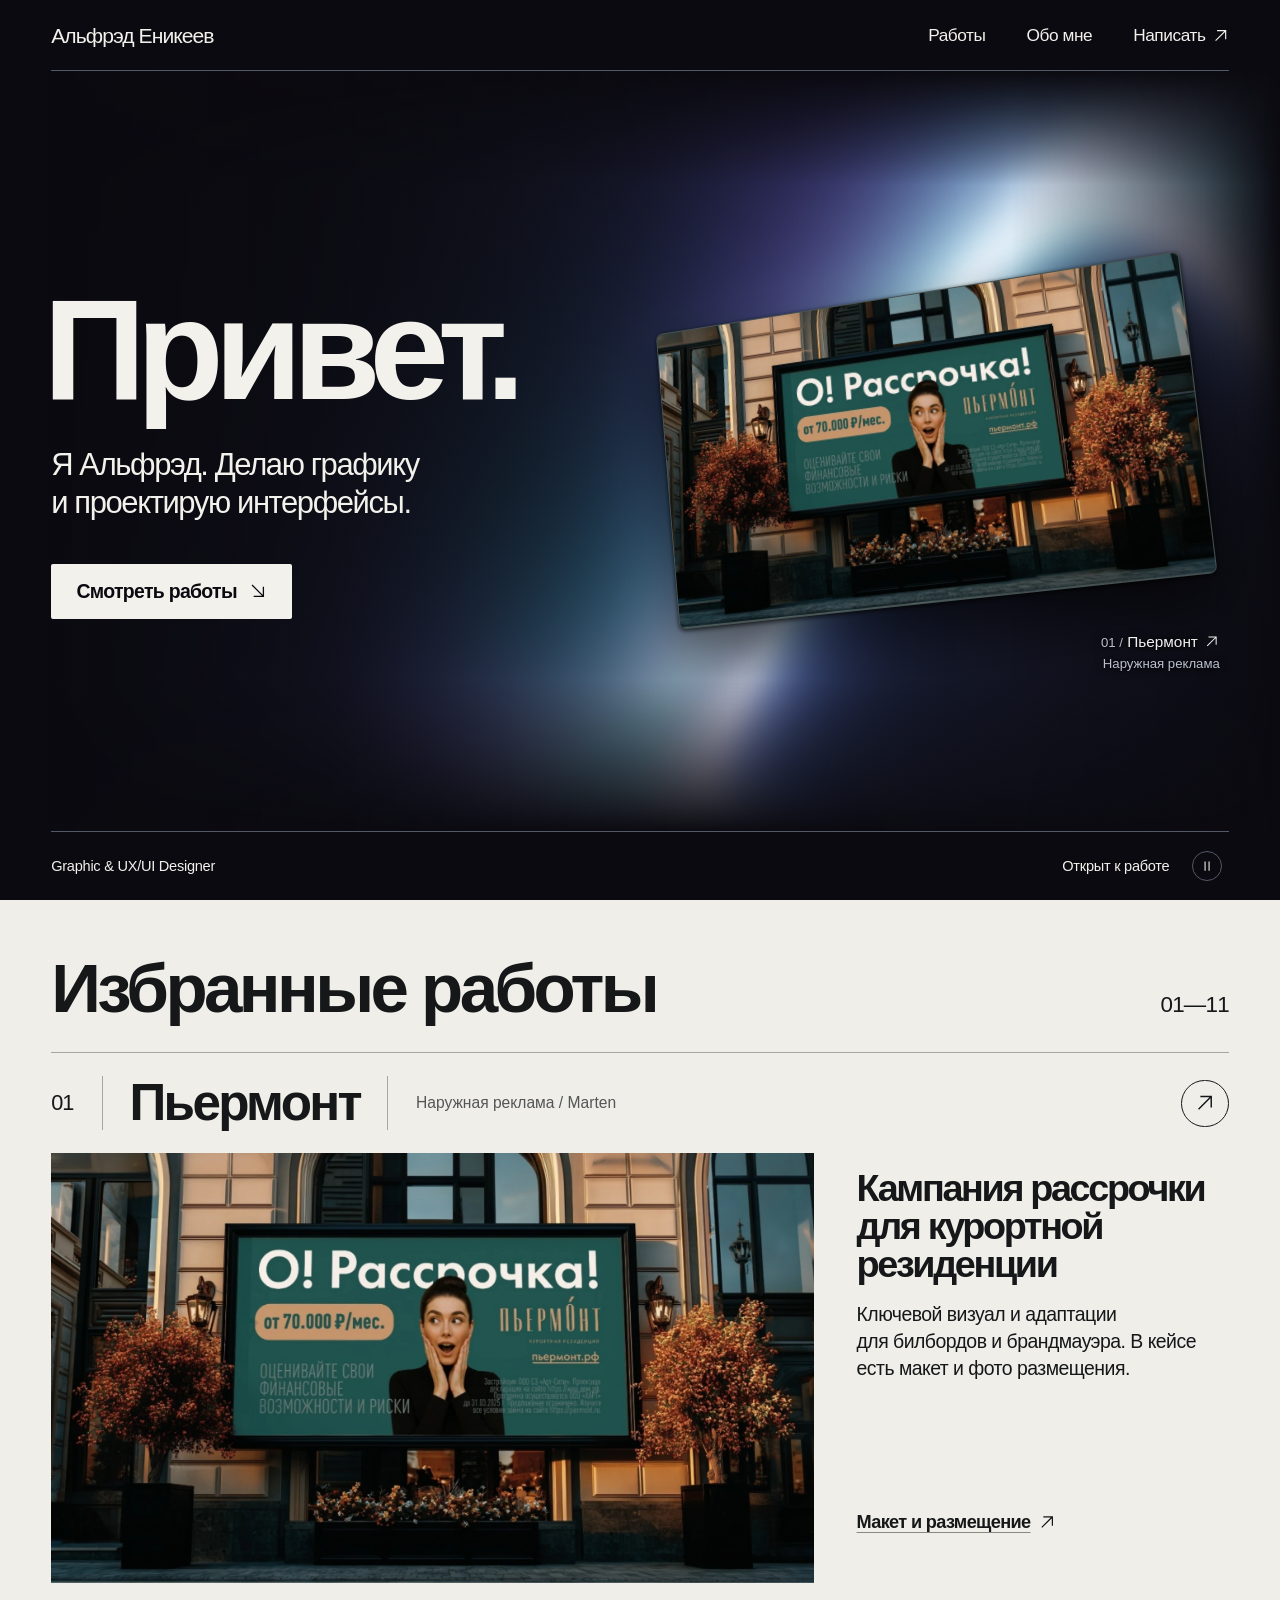
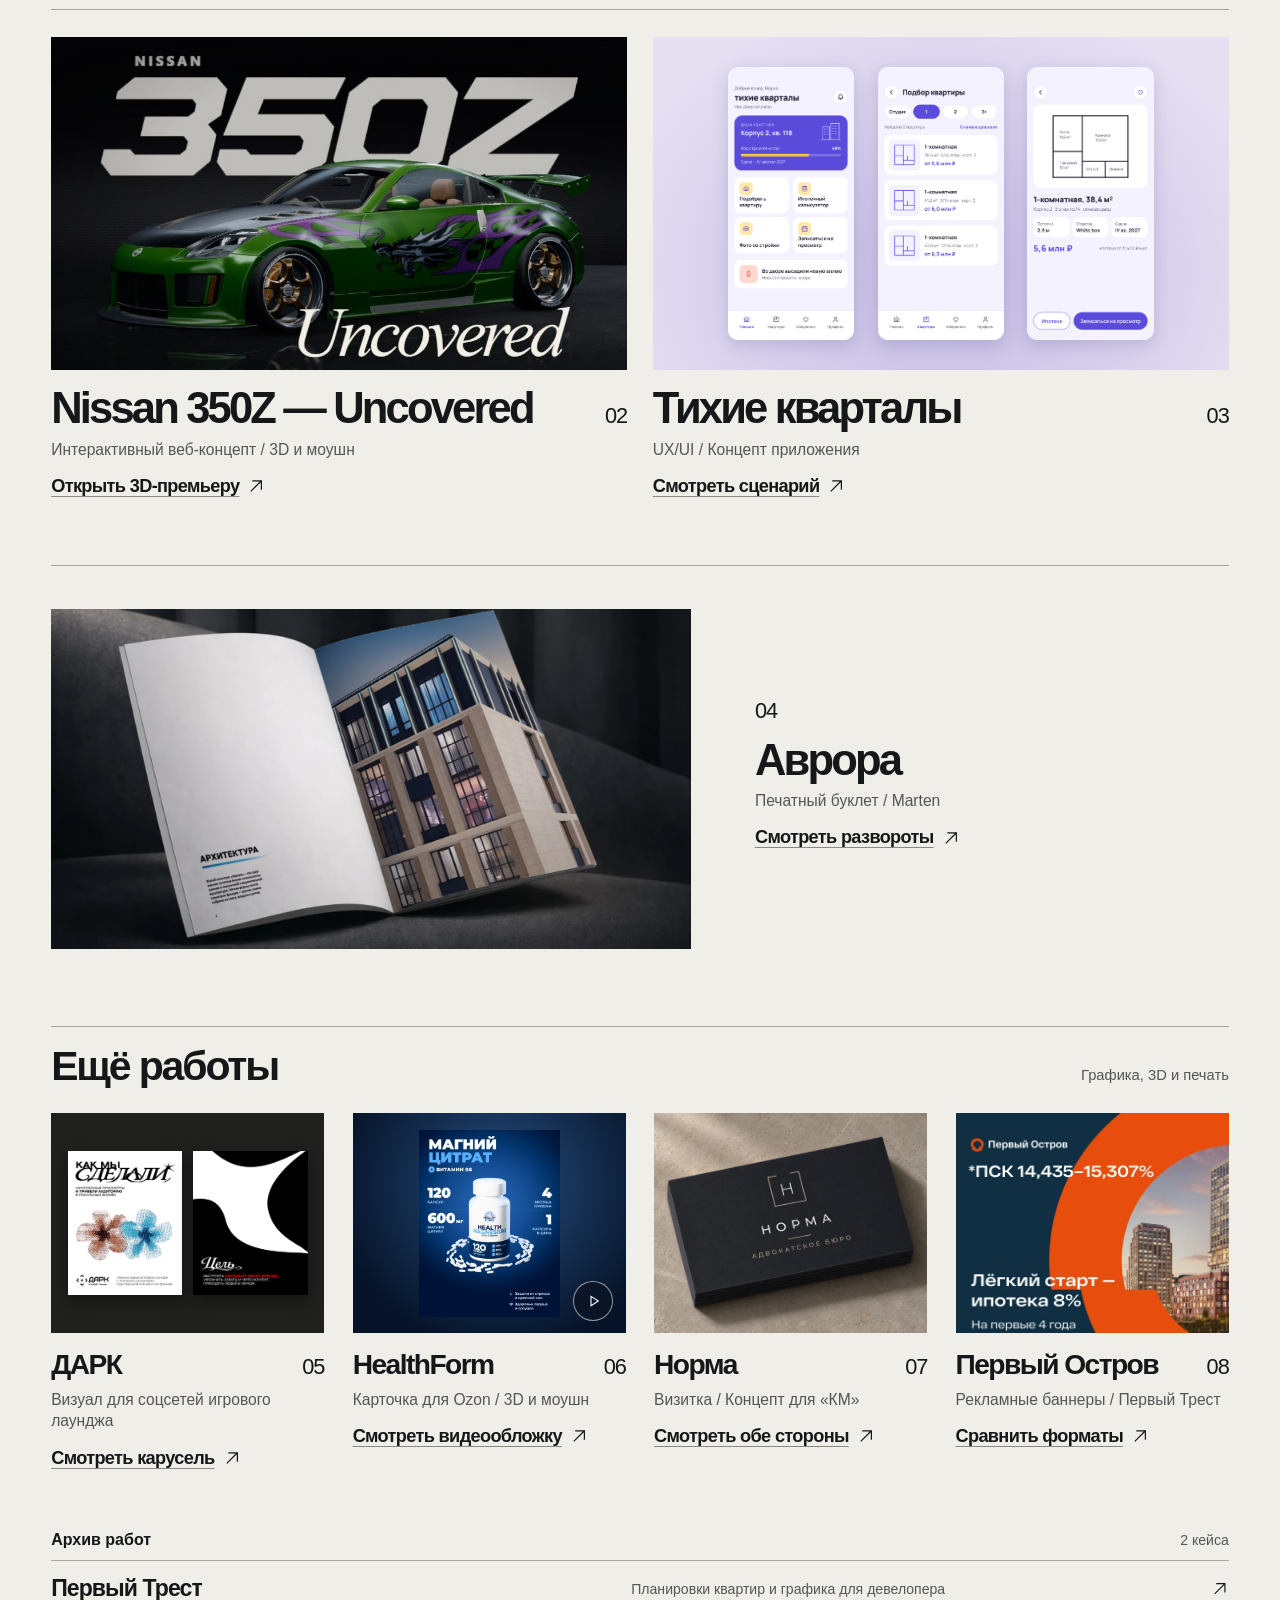
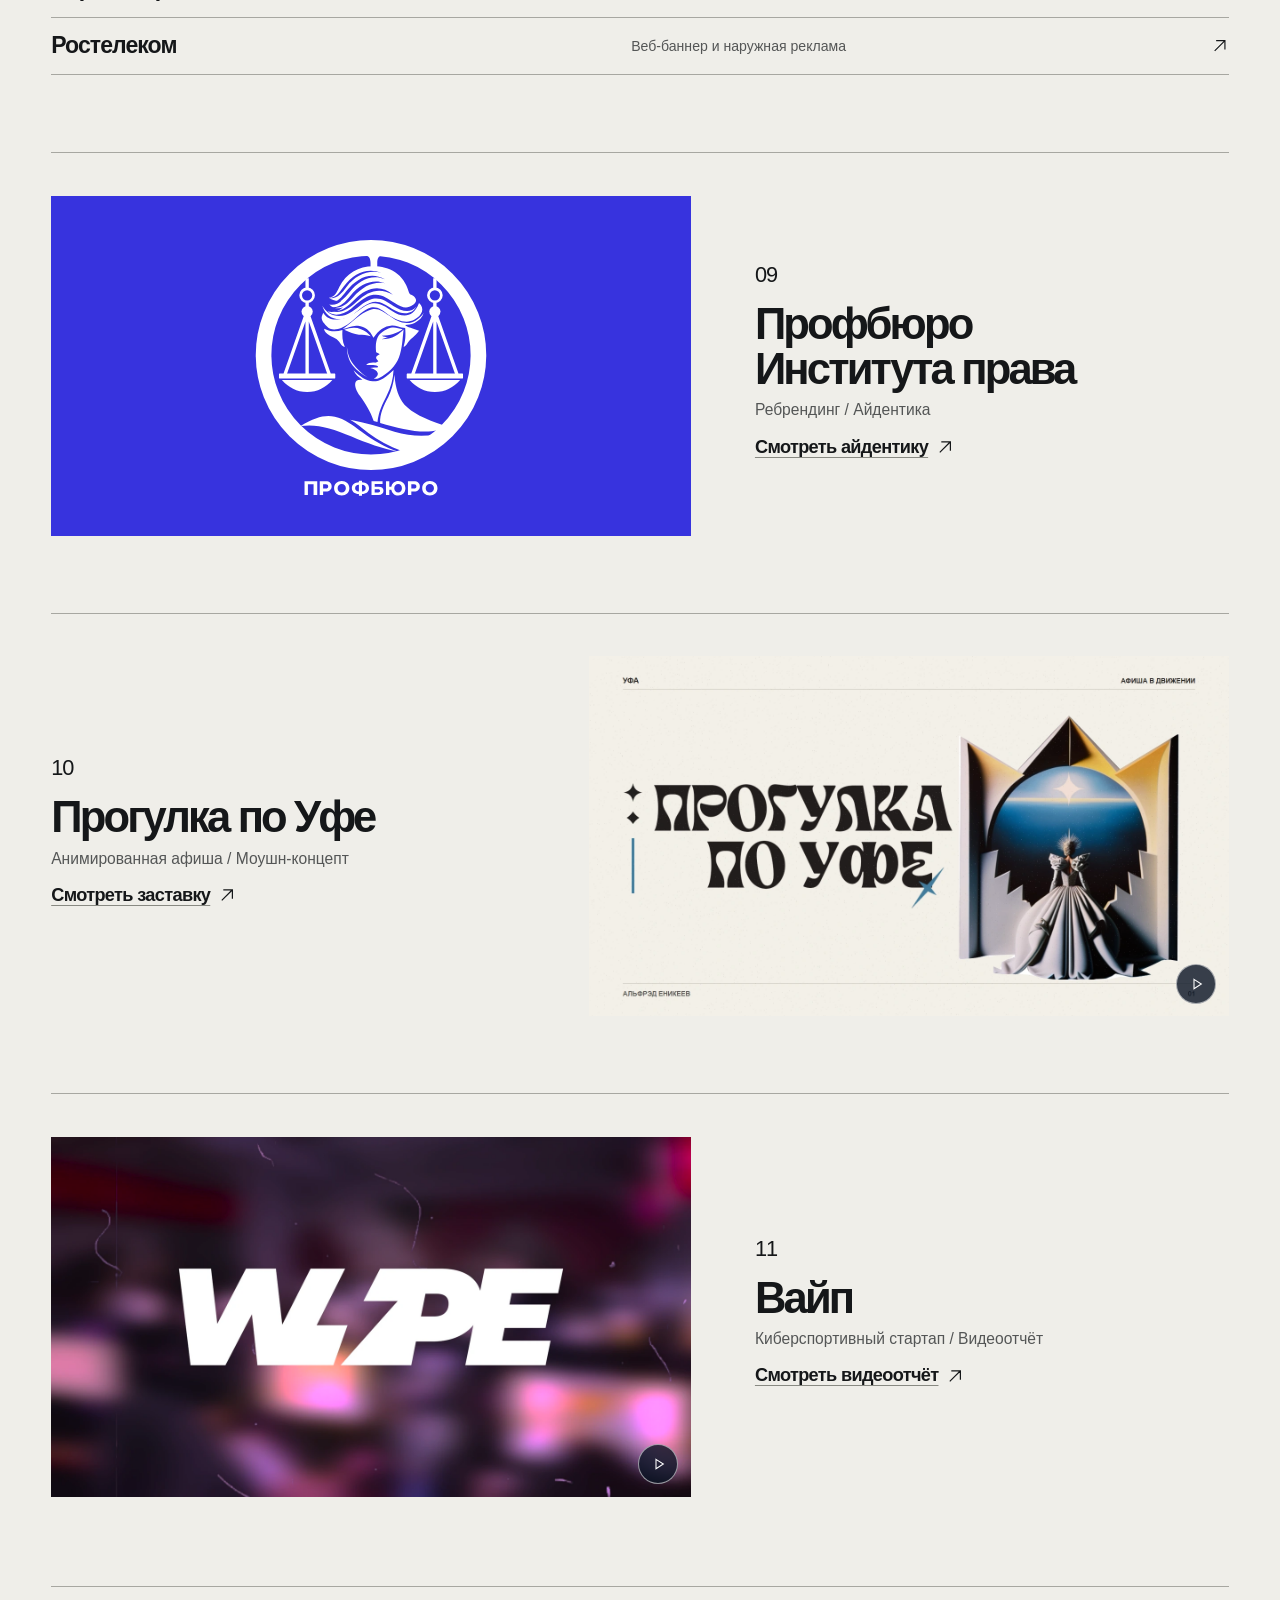
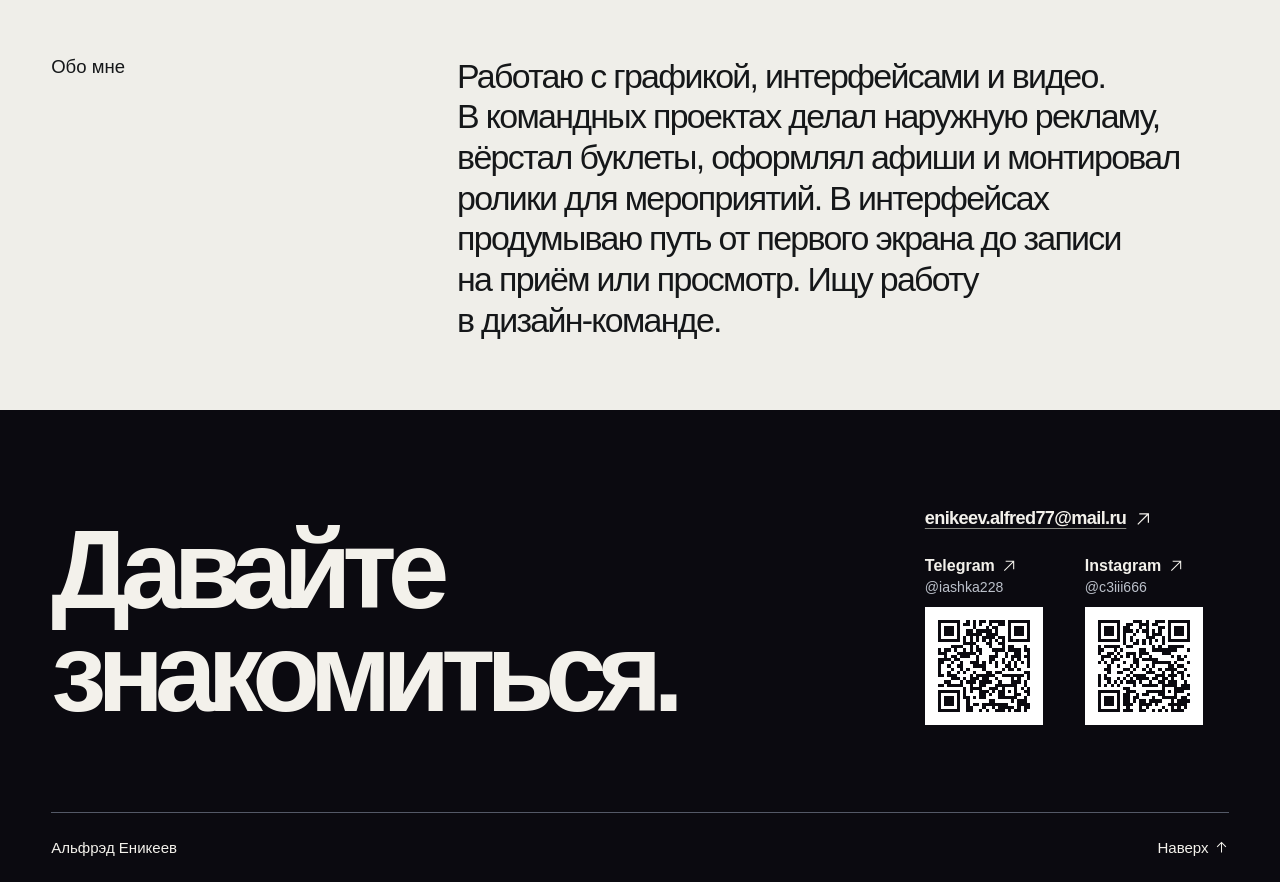
==== commit c9709b88: "Add files via upload" ====
--- a/index.html
+++ b/index.html
@@ -4,6 +4,7 @@
   <meta charset="utf-8">
   <meta name="viewport" content="width=device-width, initial-scale=1">
   <meta name="theme-color" content="#0b0a10">
+  <meta name="robots" content="noindex, nofollow">
   <meta name="description" content="Альфрэд Еникеев — графический и UI-дизайнер. Интерфейсы, наружная реклама, 3D и графика для брендов.">
   <title>Альфрэд Еникеев&nbsp;— графический и&nbsp;UI-дизайнер</title>
   <link rel="icon" href="media/monogram.svg" type="image/svg+xml">
@@ -33,15 +34,15 @@
 
   <main>
     <section class="hero" aria-labelledby="hero-title">
+      <div class="light-field" aria-hidden="true">
+        <picture class="light-still">
+          <source media="(max-width: 680px)" srcset="media/ribbon-mobile.webp">
+          <img src="media/ribbon.webp" alt="">
+        </picture>
+        <canvas class="light-canvas"></canvas>
+      </div>
       <div class="wrap">
         <div class="hero-scene">
-          <div class="light-field" aria-hidden="true">
-            <picture class="light-still">
-              <source media="(max-width: 680px)" srcset="media/ribbon-mobile.webp">
-              <img src="media/ribbon.webp" alt="">
-            </picture>
-            <canvas class="light-canvas"></canvas>
-          </div>
           <div class="hero-copy">
             <h1 id="hero-title">Привет.</h1>
             <p>Я&nbsp;Альфрэд. Делаю графику<br>и&nbsp;проектирую интерфейсы.</p>
@@ -60,7 +61,7 @@
           </div>
         </div>
         <div class="hero-foot">
-          <span>Графический и&nbsp;UI-дизайнер</span>
+          <span lang="en">Graphic &amp; UX/UI Designer</span>
           <span class="hero-foot-right">
             <span>Открыт к&nbsp;работе</span>
             <button class="light-toggle" type="button" aria-label="Пауза анимации фона" aria-pressed="false" title="Приостановить анимацию фона" hidden>
@@ -101,13 +102,13 @@
       </article>
 
       <div class="work-pair">
-        <article class="project" id="denta">
-          <a class="project-art denta-art" href="#case-denta" data-case="denta" aria-label="Открыть кейс «Дента Лайф»">
-            <img src="media/denta-cover.webp" width="1440" height="944" loading="lazy" alt="Первый экран лендинга «Дента Лайф» с формой записи">
-          </a>
-          <div class="project-title"><h3>Дента Лайф</h3><span class="index" aria-hidden="true">02</span></div>
-          <p>Веб-дизайн / Концепт</p>
-          <a class="text-action" href="#case-denta" data-case="denta">Смотреть кейс <svg class="icon" aria-hidden="true"><use href="#up-right"/></svg></a>
+        <article class="project" id="350z">
+          <a class="project-art uncovered-art" href="350z/index.html" aria-label="Открыть 3D-премьеру Nissan 350Z">
+            <img src="media/350z-uncovered.jpg" width="952" height="550" loading="lazy" alt="Зелёный Nissan 350Z в тёмном гараже">
+          </a>
+          <div class="project-title"><h3>Nissan 350Z — Uncovered</h3><span class="index" aria-hidden="true">02</span></div>
+          <p>Интерактивный веб-концепт / 3D и&nbsp;моушн</p>
+          <a class="text-action" href="350z/index.html">Открыть 3D-премьеру <svg class="icon" aria-hidden="true"><use href="#up-right"/></svg></a>
         </article>
         <article class="project" id="quarters">
           <a class="project-art app-art" href="#case-quarters" data-case="quarters" aria-label="Открыть кейс «Тихие кварталы»">
@@ -283,19 +284,6 @@
     </div>
   </dialog>
 
-  <template id="case-denta">
-    <p class="case-kicker">02 / Веб-дизайн / Концепт</p>
-    <h2 id="case-title">Дента Лайф</h2>
-    <p class="case-lede">Лендинг стоматологической клиники, где человек может понять стоимость лечения и&nbsp;записаться на&nbsp;приём с&nbsp;первого экрана.</p>
-    <dl class="case-facts">
-      <div><dt>Задача</dt><dd>Показать предложение по&nbsp;лечению кариеса и&nbsp;упростить запись.</dd></div>
-      <div><dt>Мой вклад</dt><dd>Структура лендинга, визуальный дизайн и&nbsp;набор компонентов в&nbsp;Figma.</dd></div>
-      <div><dt>Решение</dt><dd>Форма рядом с&nbsp;ценой, затем информация о&nbsp;клинике и&nbsp;карточки услуг.</dd></div>
-    </dl>
-    <figure><img src="media/denta-cover.webp" width="1440" height="944" alt="Первый экран «Дента Лайф»"><figcaption>Первый экран с&nbsp;ценой, условиями и&nbsp;формой записи.</figcaption></figure>
-    <figure><img src="media/denta-services.webp" width="1440" height="1438" loading="lazy" alt="Каталог стоматологических услуг и запись на консультацию"><figcaption>Каталог услуг с&nbsp;ценами и&nbsp;отдельным предложением консультации. Данные в&nbsp;макете условные.</figcaption></figure>
-  </template>
-
   <template id="case-piermont">
     <p class="case-kicker">01 / Наружная реклама / Marten</p>
     <h2 id="case-title">Пьермонт</h2>
--- a/styles.css
+++ b/styles.css
@@ -8,6 +8,7 @@
   --line: #a7a7a1;
   --inverted-line: #545967;
   --gutter: clamp(1.25rem, 4vw, 5rem);
+  --masthead-height: clamp(3.8rem, 7.9svh, 5.2rem);
   --ease: cubic-bezier(.22,.72,.24,1);
   font-family: "Arial", "Helvetica Neue", sans-serif;
 }
@@ -29,14 +30,15 @@
 .skip-link:focus { transform: none; }
 
 .masthead, .hero, .contact { color-scheme: dark; background: var(--night); color: var(--white); }
-.masthead-inner { position: relative; min-height: clamp(3.8rem, 7.9svh, 5.2rem); display: flex; align-items: center; justify-content: space-between; gap: 1rem; }
+.masthead-inner { position: relative; min-height: var(--masthead-height); display: flex; align-items: center; justify-content: space-between; gap: 1rem; }
 .masthead-inner::after { content: ""; position: absolute; inset: auto var(--gutter) 0; border-bottom: 1px solid var(--inverted-line); }
 .wordmark { font-size: clamp(1rem, 1.65vw, 1.65rem); letter-spacing: -.045em; white-space: nowrap; }
 .masthead nav { display: flex; align-items: center; gap: clamp(1rem, 3.2vw, 3.2rem); font-size: clamp(.85rem, 1.35vw, 1.25rem); letter-spacing: -.025em; }
 .masthead nav a, .contact-foot a { display: inline-flex; gap: .35em; align-items: center; min-height: 2.75rem; }
 .masthead nav a:hover, .contact-foot a:hover { text-decoration: underline; text-underline-offset: .26em; }
-.hero { overflow: clip; }
-.hero-scene { position: relative; isolation: isolate; display: grid; grid-template-columns: .94fr 1.06fr; align-items: center; min-height: clamp(29rem, 69svh, 46rem); padding-block: 4.5rem 3.5rem; }
+.hero { position: relative; isolation: isolate; display: grid; min-height: calc(100svh - var(--masthead-height)); overflow: clip; }
+.hero > .wrap { display: grid; grid-template-rows: 1fr auto; }
+.hero-scene { position: relative; isolation: isolate; display: grid; grid-template-columns: .94fr 1.06fr; align-items: center; min-height: 29rem; padding-block: 4.5rem 3.5rem; }
 .hero-copy { position: relative; z-index: 2; padding-block: .5rem 1.15rem; transform: translateY(var(--copy-offset, 0px)); }
 .hero h1 { font-size: clamp(5.55rem, 11.15vw, 11.5rem); font-weight: 700; line-height: .86; letter-spacing: -.065em; margin-left: -.056em; }
 .hero-copy p { margin-top: clamp(1.35rem, 2.65vw, 2.65rem); font-size: clamp(1.35rem, 2.42vw, 2.4rem); line-height: 1.23; letter-spacing: -.045em; }
@@ -46,12 +48,13 @@
 .primary:hover .icon { transform: translate(.12em,.12em); }
 .text-action:hover .icon, .round-action:hover .icon { transform: translate(.1em,-.1em); }
 
-.light-field { position: absolute; z-index: -1; inset: 0 calc(-1 * var(--gutter)); pointer-events: none; background: var(--night); }
+.light-field { position: absolute; z-index: -1; inset: 0 0 clamp(3.65rem, 7.65svh, 5rem); pointer-events: none; background: var(--night); }
 .light-field > * { position: absolute; inset: 0; width: 100%; height: 100%; object-fit: fill; }
 .light-still img { height: 100%; object-fit: fill; }
 .light-field::after {
   content: ""; position: absolute; inset: 0;
   background: linear-gradient(90deg, #0b0a10 0%, #0b0a10c9 26%, #0b0a1026 57%, transparent 75%),
+    linear-gradient(270deg, var(--night), #0b0a10a8 6%, transparent 21%),
     linear-gradient(180deg, #0b0a10 0%, transparent 15%, transparent 80%, #0b0a10 100%);
 }
 .light-canvas { opacity: 0; }
@@ -98,8 +101,7 @@
 .project-art { display: block; aspect-ratio: 1.73; background: #dbddd7; overflow: hidden; }
 .project-art img { width: 100%; height: 100%; object-fit: cover; transition: transform .62s var(--ease); }
 .project-art:hover img, .project-art:focus-visible img { transform: scale(1.045); }
-.denta-art { padding: 3.5% 6%; background: #c5d2cd; }
-.denta-art img { object-fit: contain; }
+.uncovered-art { background: #121215; }
 .app-art { display: flex; align-items: center; justify-content: center; gap: 4%; background: radial-gradient(ellipse at 50% 70%, #c2b9e3, #e5e0f2 86%); }
 .app-art img { flex: 0 0 auto; width: 22%; height: auto; max-height: 82%; object-fit: contain; filter: drop-shadow(0 .35rem .5rem #23155926); }
 .project-title { display: flex; align-items: baseline; justify-content: space-between; gap: .5rem; margin-top: 1rem; }
@@ -252,14 +254,14 @@
 @media (max-width: 680px) {
   .masthead nav { gap: .85rem; }
   .masthead nav a:nth-child(2) { display: none; }
-  .hero-scene { grid-template-columns: minmax(0,1fr); min-height: 0; padding-block: clamp(2.9rem,11vw,4.25rem) 1.1rem; gap: 2.5rem; }
+  .hero-scene { grid-template-columns: minmax(0,1fr); align-content: center; min-height: 0; padding-block: clamp(2.9rem,11vw,4.25rem) 1.1rem; gap: 2.5rem; }
   .hero h1 { font-size: clamp(4.5rem,16.5vw,7.2rem); }
   .hero-copy { padding: 0; transform: none; }
   .hero-copy p { margin-top: 1.2rem; }
   .hero-visual { padding-inline: 5% 3%; padding-bottom: .6rem; transform: none; }
   .screen { transform: perspective(1100px) rotateX(var(--screen-rx,4deg)) rotateY(var(--screen-ry,-9deg)) rotateZ(var(--screen-rz,-4deg)) scale(var(--screen-scale,1)); }
   .screen-caption { position: static; display: flex; justify-content: space-between; align-items: baseline; gap: .65rem; margin-top: 1.35rem; text-align: left; }
-  .light-field { top: 20%; left: calc(-1 * var(--gutter)); right: calc(-1 * var(--gutter)); }
+  .light-field { top: 18%; }
   .light-field::after { background: linear-gradient(180deg, #0b0a10, #0b0a10b8 23%, transparent 51%, transparent 83%, #0b0a10); }
   .feature-heading { grid-template-columns: auto 1fr auto; min-height: 0; gap: .55rem .85rem; }
   .feature-heading h3 { border-right: 0; }
@@ -280,6 +282,11 @@
   .extra-heading > span { text-align: right; }
 }
 
+@media (max-width: 680px) and (max-height: 650px) {
+  .hero-scene { padding-block-start: 1.5rem; gap: 1.5rem; }
+  .hero .primary { margin-top: 1.1rem; }
+}
+
 @media (max-width: 360px) {
   .masthead nav { gap: .5rem; }
   .hero h1 { font-size: 4.2rem; }
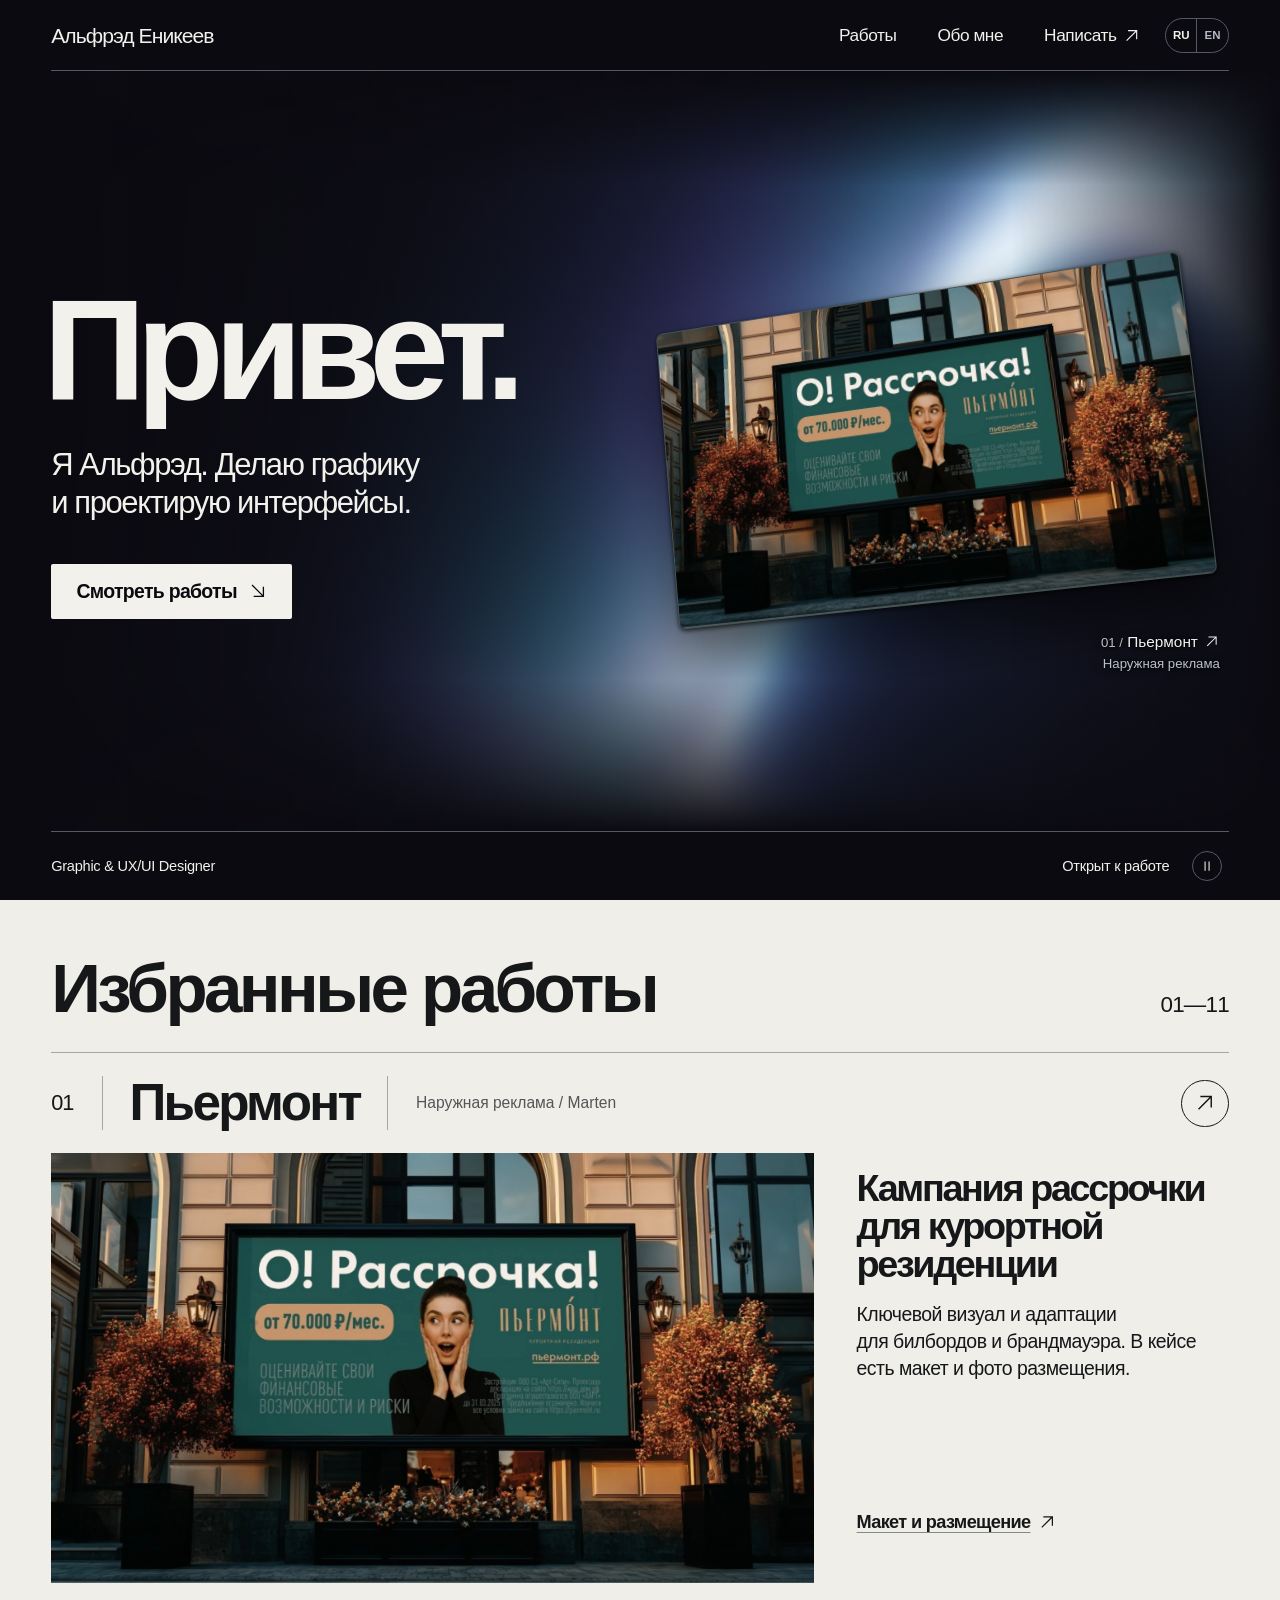
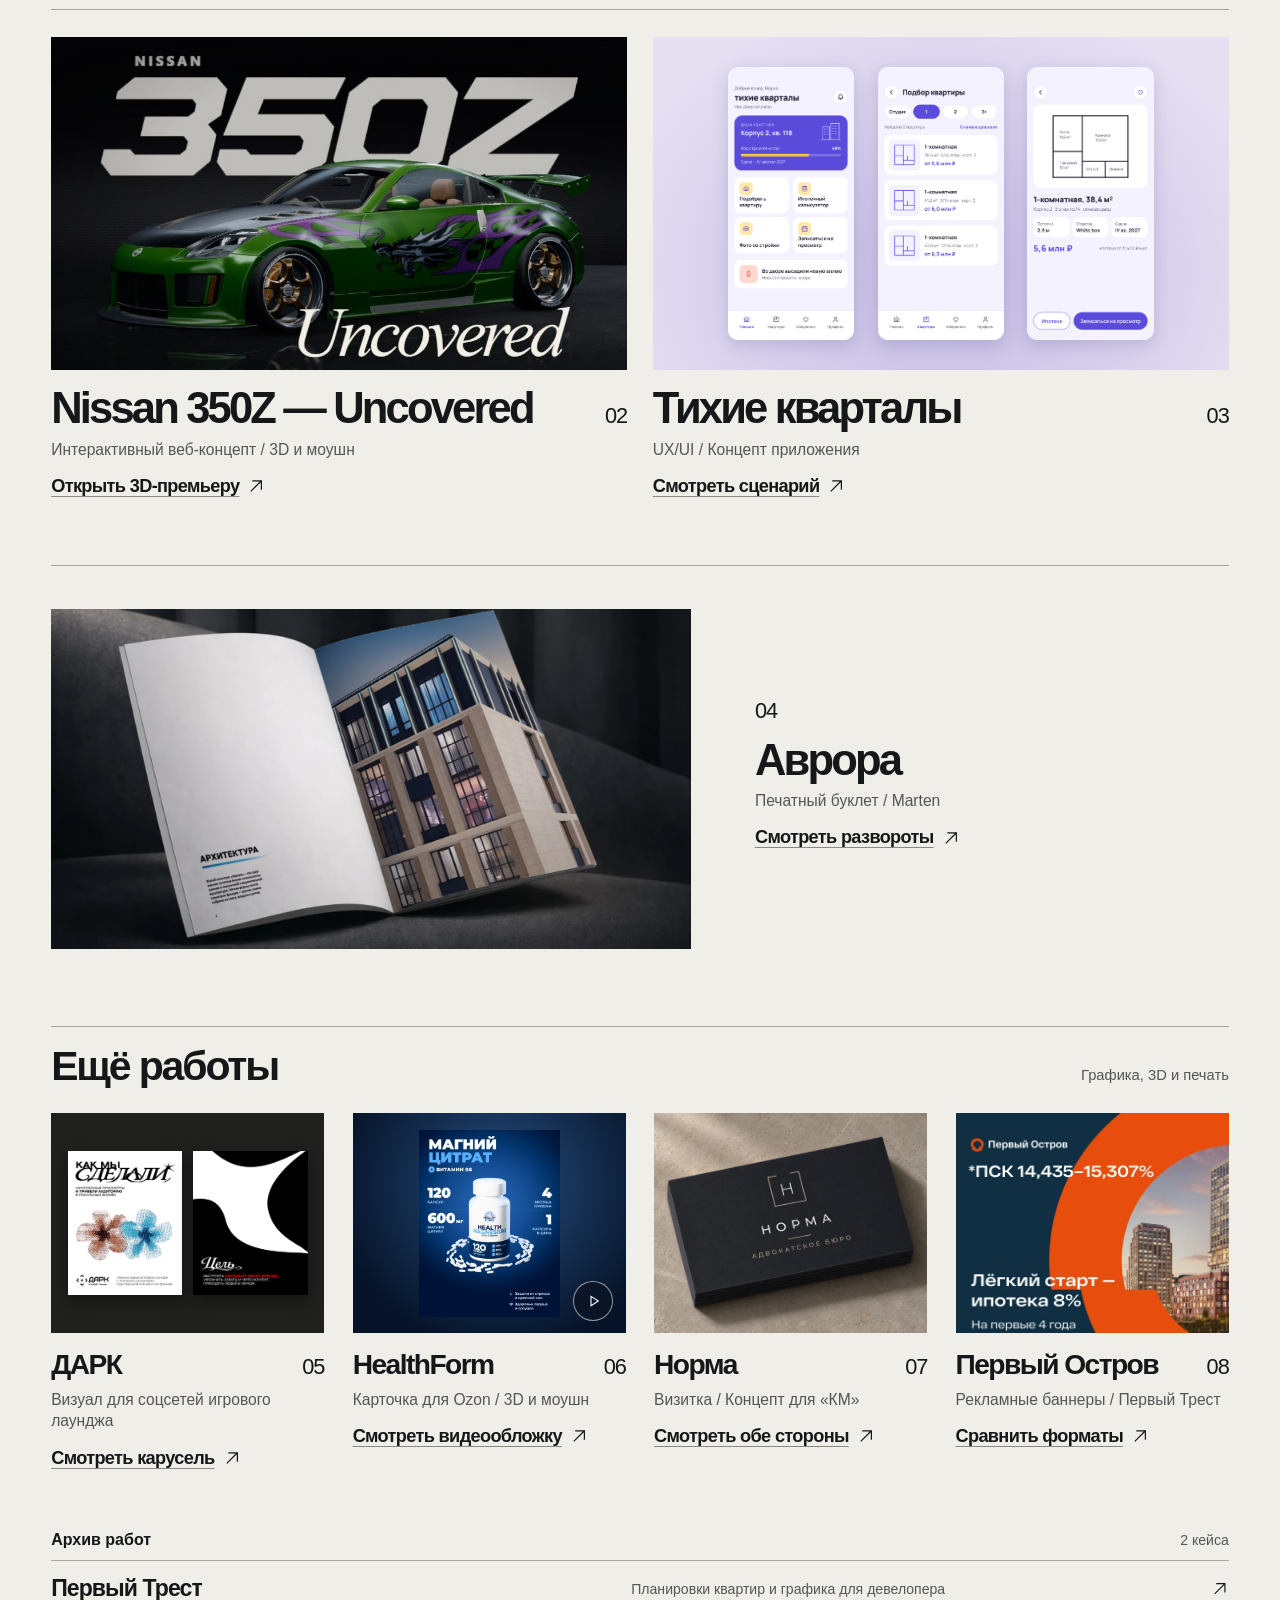
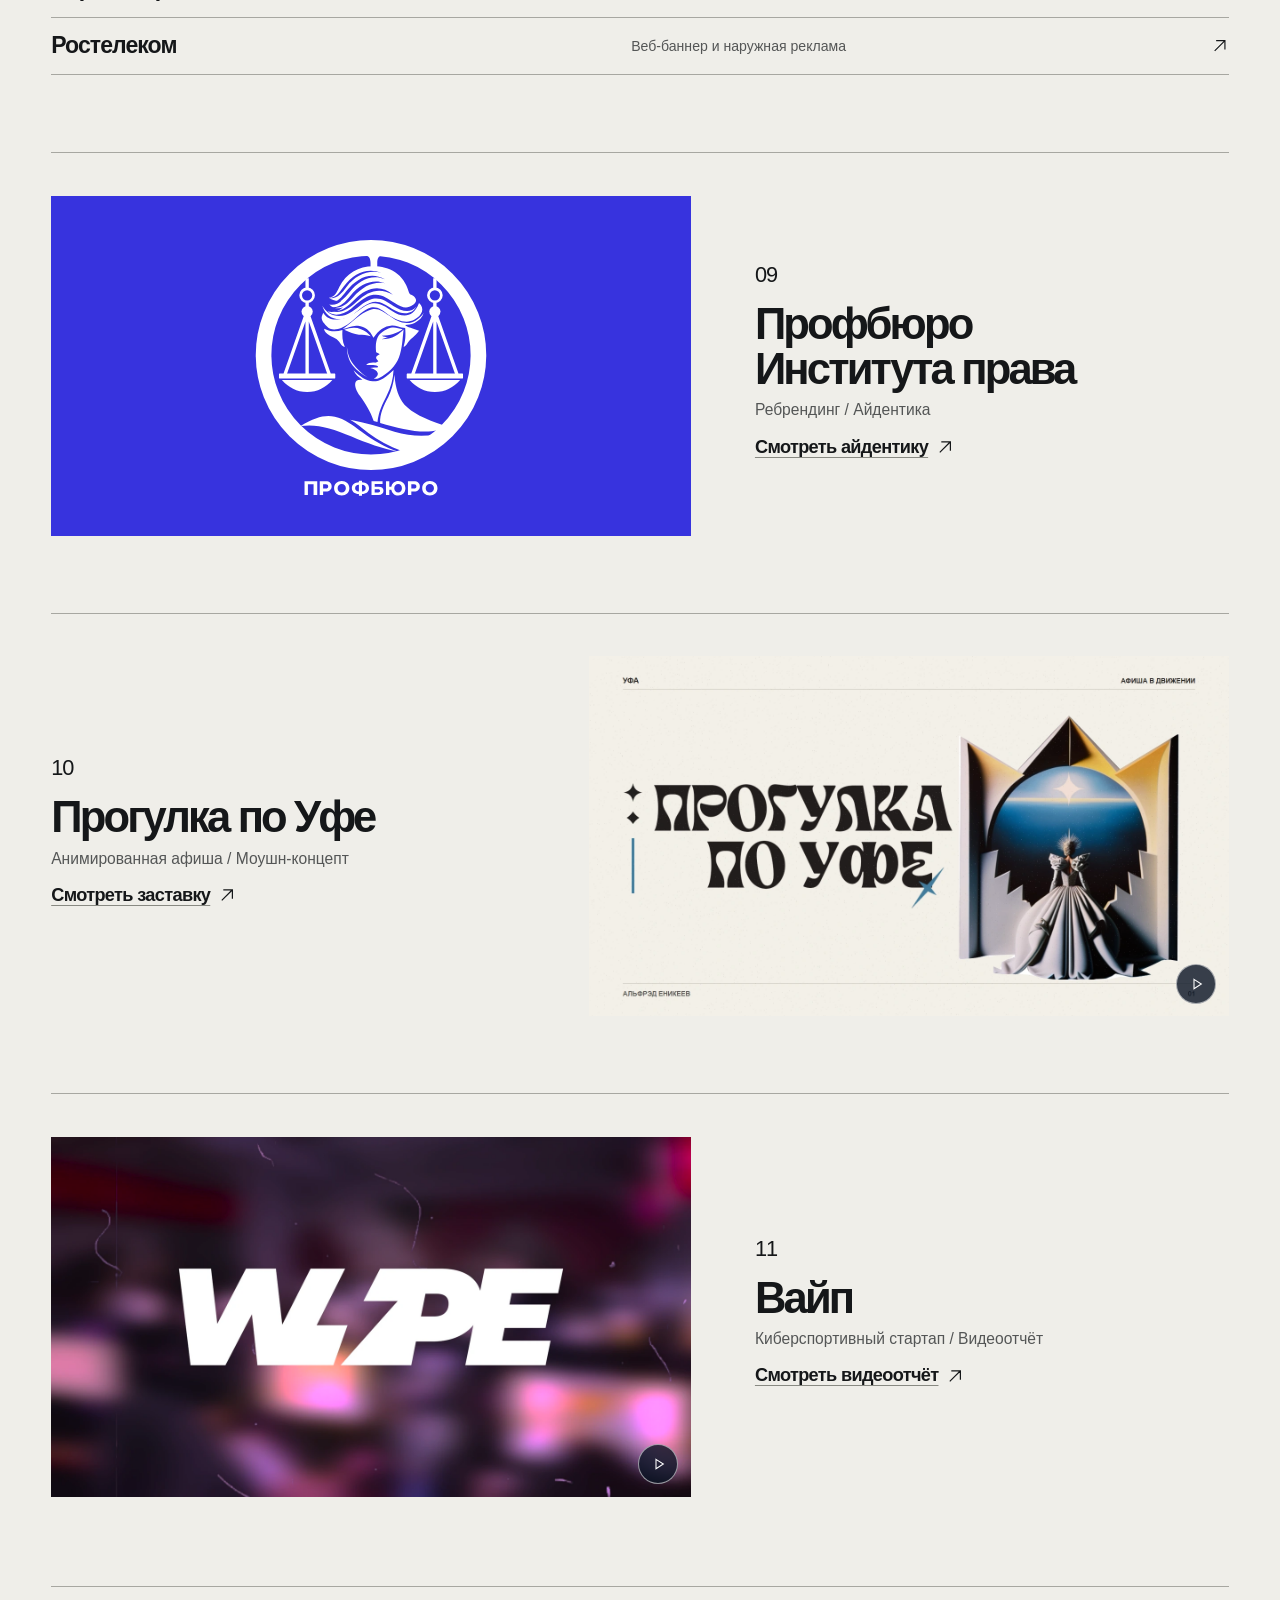
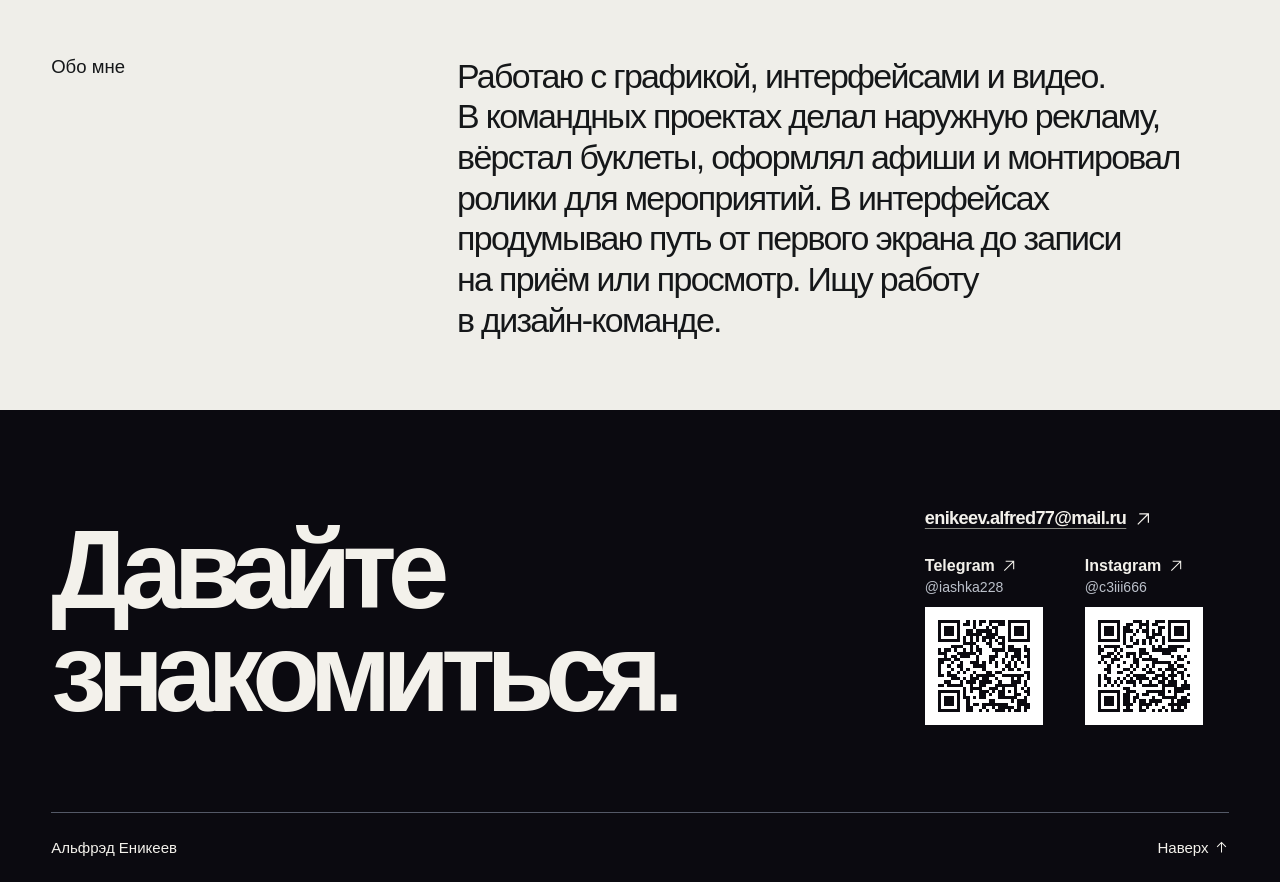
==== commit d3e91986: "Add files via upload" ====
--- a/index.html
+++ b/index.html
@@ -1,582 +1,588 @@
-<!doctype html>
-<html lang="ru">
-<head>
-  <meta charset="utf-8">
-  <meta name="viewport" content="width=device-width, initial-scale=1">
-  <meta name="theme-color" content="#0b0a10">
-  <meta name="robots" content="noindex, nofollow">
-  <meta name="description" content="Альфрэд Еникеев — графический и UI-дизайнер. Интерфейсы, наружная реклама, 3D и графика для брендов.">
-  <title>Альфрэд Еникеев&nbsp;— графический и&nbsp;UI-дизайнер</title>
-  <link rel="icon" href="media/monogram.svg" type="image/svg+xml">
-  <link rel="stylesheet" href="styles.css">
-  <script defer src="light.js"></script>
-  <script defer src="main.js"></script>
-</head>
-<body id="top">
-  <svg class="symbols" aria-hidden="true" xmlns="http://www.w3.org/2000/svg">
-    <symbol id="up-right" viewBox="0 0 24 24"><path d="M5 19 19 5M7 5h12v12"/></symbol>
-    <symbol id="down-right" viewBox="0 0 24 24"><path d="m5 5 14 14M7 19h12V7"/></symbol>
-    <symbol id="up" viewBox="0 0 24 24"><path d="M12 20V4m-7 7 7-7 7 7"/></symbol>
-    <symbol id="close" viewBox="0 0 24 24"><path d="m6 6 12 12M18 6 6 18"/></symbol>
-  </svg>
-  <a class="skip-link" href="#work">Перейти к&nbsp;работам</a>
-
-  <header class="masthead">
-    <div class="wrap masthead-inner">
-      <a class="wordmark" href="#top">Альфрэд Еникеев</a>
-      <nav aria-label="Разделы портфолио">
-        <a href="#work">Работы</a>
-        <a href="#about">Обо мне</a>
-        <a href="#contact">Написать <svg class="icon" aria-hidden="true"><use href="#up-right"/></svg></a>
-      </nav>
-    </div>
-  </header>
-
-  <main>
-    <section class="hero" aria-labelledby="hero-title">
-      <div class="light-field" aria-hidden="true">
-        <picture class="light-still">
-          <source media="(max-width: 680px)" srcset="media/ribbon-mobile.webp">
-          <img src="media/ribbon.webp" alt="">
-        </picture>
-        <canvas class="light-canvas"></canvas>
-      </div>
-      <div class="wrap">
-        <div class="hero-scene">
-          <div class="hero-copy">
-            <h1 id="hero-title">Привет.</h1>
-            <p>Я&nbsp;Альфрэд. Делаю графику<br>и&nbsp;проектирую интерфейсы.</p>
-            <a class="primary" href="#work">Смотреть работы <svg class="icon" aria-hidden="true"><use href="#down-right"/></svg></a>
-          </div>
-          <div class="hero-visual">
-            <a class="screen-link" href="#piermont" aria-label="Перейти к проекту «Пьермонт»">
-              <div class="screen">
-                <img src="media/piermont.webp" width="1850" height="1041" fetchpriority="high" alt="Ключевой визуал кампании «Пьермонт» на макете билборда">
-              </div>
-              <div class="screen-caption">
-                <span><small>01 /</small> Пьермонт <svg class="icon" aria-hidden="true"><use href="#up-right"/></svg></span>
-                <small>Наружная реклама</small>
-              </div>
-            </a>
-          </div>
-        </div>
-        <div class="hero-foot">
-          <span lang="en">Graphic &amp; UX/UI Designer</span>
-          <span class="hero-foot-right">
-            <span>Открыт к&nbsp;работе</span>
-            <button class="light-toggle" type="button" aria-label="Пауза анимации фона" aria-pressed="false" title="Приостановить анимацию фона" hidden>
-              <svg class="icon" aria-hidden="true" viewBox="0 0 24 24">
-                <path class="pause-shape" d="M9 5v14m6-14v14"/>
-                <path class="play-shape" d="m9 5 11 7-11 7Z"/>
-              </svg>
-            </button>
-          </span>
-        </div>
-      </div>
-    </section>
-
-    <section class="work wrap" id="work" aria-labelledby="work-title">
-      <div class="section-heading">
-        <h2 id="work-title">Избранные работы</h2>
-        <span aria-hidden="true">01—11</span>
-      </div>
-      <article class="feature" id="piermont">
-        <header class="feature-heading">
-          <span class="index" aria-hidden="true">01</span>
-          <h3>Пьермонт</h3>
-          <p>Наружная реклама / Marten</p>
-          <a href="#case-piermont" data-case="piermont" class="round-action" aria-label="Смотреть кейс «Пьермонт»">
-            <svg class="icon" aria-hidden="true"><use href="#up-right"/></svg>
-          </a>
-        </header>
-        <div class="feature-body">
-          <a class="feature-art" href="#case-piermont" data-case="piermont" aria-label="Открыть макет «Пьермонт»">
-            <img src="media/piermont.webp" width="1850" height="1041" loading="lazy" alt="Ключевой визуал кампании «Пьермонт» на макете билборда">
-          </a>
-          <div class="feature-copy">
-            <h4>Кампания рассрочки для&nbsp;курортной резиденции</h4>
-            <p>Ключевой визуал и&nbsp;адаптации для&nbsp;билбордов и&nbsp;брандмауэра. В&nbsp;кейсе есть макет и&nbsp;фото размещения.</p>
-            <a class="text-action" href="#case-piermont" data-case="piermont">Макет и&nbsp;размещение <svg class="icon" aria-hidden="true"><use href="#up-right"/></svg></a>
-          </div>
-        </div>
-      </article>
-
-      <div class="work-pair">
-        <article class="project" id="350z">
-          <a class="project-art uncovered-art" href="350z/index.html" aria-label="Открыть 3D-премьеру Nissan 350Z">
-            <img src="media/350z-uncovered.jpg" width="952" height="550" loading="lazy" alt="Зелёный Nissan 350Z в тёмном гараже">
-          </a>
-          <div class="project-title"><h3>Nissan 350Z — Uncovered</h3><span class="index" aria-hidden="true">02</span></div>
-          <p>Интерактивный веб-концепт / 3D и&nbsp;моушн</p>
-          <a class="text-action" href="350z/index.html">Открыть 3D-премьеру <svg class="icon" aria-hidden="true"><use href="#up-right"/></svg></a>
-        </article>
-        <article class="project" id="quarters">
-          <a class="project-art app-art" href="#case-quarters" data-case="quarters" aria-label="Открыть кейс «Тихие кварталы»">
-            <img src="media/quarters-home.webp" width="1170" height="2532" loading="lazy" alt="">
-            <img src="media/quarters-search.webp" width="1170" height="2532" loading="lazy" alt="">
-            <img src="media/quarters-apartment.webp" width="1170" height="2532" loading="lazy" alt="">
-          </a>
-          <div class="project-title"><h3>Тихие кварталы</h3><span class="index" aria-hidden="true">03</span></div>
-          <p>UX/UI / Концепт приложения</p>
-          <a class="text-action" href="#case-quarters" data-case="quarters">Смотреть сценарий <svg class="icon" aria-hidden="true"><use href="#up-right"/></svg></a>
-        </article>
-      </div>
-
-      <article class="project closing-project" id="aurora">
-        <a class="project-art" href="#case-aurora" data-case="aurora" aria-label="Открыть кейс «Аврора»">
-          <img src="media/aurora.webp" width="1600" height="901" loading="lazy" alt="Разворот буклета «Аврора» с фотографией архитектуры">
-        </a>
-        <div class="closing-copy">
-          <span class="index" aria-hidden="true">04</span>
-          <h3>Аврора</h3>
-          <p>Печатный буклет / Marten</p>
-          <a class="text-action" href="#case-aurora" data-case="aurora">Смотреть развороты <svg class="icon" aria-hidden="true"><use href="#up-right"/></svg></a>
-        </div>
-      </article>
-
-      <section class="extra-work" aria-labelledby="extra-work-title">
-        <div class="extra-heading">
-          <h3 id="extra-work-title">Ещё работы</h3>
-          <span>Графика, 3D и&nbsp;печать</span>
-        </div>
-        <div class="extra-grid">
-          <article class="project extra-project" id="dark">
-            <a class="project-art dark-art" href="#case-dark" data-case="dark" aria-label="Открыть кейс «ДАРК»">
-              <img src="media/dark-cover.webp" width="1080" height="1350" loading="lazy" alt="Обложка кейса игрового лаунджа «ДАРК»">
-              <img src="media/dark-goal.webp" width="1080" height="1350" loading="lazy" alt="">
-            </a>
-            <div class="project-title"><h4>ДАРК</h4><span class="index" aria-hidden="true">05</span></div>
-            <p>Визуал для&nbsp;соцсетей игрового лаунджа</p>
-            <a class="text-action" href="#case-dark" data-case="dark">Смотреть карусель <svg class="icon" aria-hidden="true"><use href="#up-right"/></svg></a>
-          </article>
-          <article class="project extra-project" id="healthform">
-            <a class="project-art health-art" href="#case-healthform" data-case="healthform" aria-label="Открыть ролик и кейс HealthForm">
-              <img src="media/healthform-poster.webp" width="810" height="1080" loading="lazy" alt="Видеообложка HealthForm: банка магния и кольцо капсул">
-              <span class="art-play" aria-hidden="true"><svg class="icon" viewBox="0 0 24 24"><path d="m9 5 11 7-11 7Z"/></svg></span>
-            </a>
-            <div class="project-title"><h4>HealthForm</h4><span class="index" aria-hidden="true">06</span></div>
-            <p>Карточка для&nbsp;Ozon / 3D и&nbsp;моушн</p>
-            <a class="text-action" href="#case-healthform" data-case="healthform">Смотреть видеообложку <svg class="icon" aria-hidden="true"><use href="#up-right"/></svg></a>
-          </article>
-          <article class="project extra-project" id="norma">
-            <a class="project-art norma-art" href="#case-norma" data-case="norma" aria-label="Открыть проект визитки «Норма»">
-              <img src="media/norma-mockup.webp" width="1536" height="1024" loading="lazy" alt="Визитка адвокатского бюро «Норма» на светлом камне">
-            </a>
-            <div class="project-title"><h4>Норма</h4><span class="index" aria-hidden="true">07</span></div>
-            <p>Визитка / Концепт для&nbsp;«КМ»</p>
-            <a class="text-action" href="#case-norma" data-case="norma">Смотреть обе стороны <svg class="icon" aria-hidden="true"><use href="#up-right"/></svg></a>
-          </article>
-          <article class="project extra-project" id="ostrov">
-            <a class="project-art ostrov-art" href="#case-ostrov" data-case="ostrov" aria-label="Открыть кейс «Первый Остров»">
-              <img src="media/ostrov-square.webp" width="600" height="600" loading="lazy" alt="Фрагмент баннера «Лёгкий старт» с архитектурой «Первого Острова»">
-            </a>
-            <div class="project-title"><h4>Первый Остров</h4><span class="index" aria-hidden="true">08</span></div>
-            <p>Рекламные баннеры / Первый Трест</p>
-            <a class="text-action" href="#case-ostrov" data-case="ostrov">Сравнить форматы <svg class="icon" aria-hidden="true"><use href="#up-right"/></svg></a>
-          </article>
-        </div>
-        <section class="work-archive" id="work-archive" aria-labelledby="work-archive-title">
-          <div class="archive-heading">
-            <h4 id="work-archive-title">Архив работ</h4>
-            <span>2 кейса</span>
-          </div>
-          <ul class="archive-list">
-            <li>
-              <a class="archive-link" id="trest-archive" href="#case-trest-archive" data-case="trest-archive">
-                <span class="archive-name">Первый Трест</span>
-                <span class="archive-note">Планировки квартир и&nbsp;графика для&nbsp;девелопера</span>
-                <svg class="icon" aria-hidden="true"><use href="#up-right"/></svg>
-              </a>
-            </li>
-            <li>
-              <a class="archive-link" id="rostelecom" href="#case-rostelecom" data-case="rostelecom">
-                <span class="archive-name">Ростелеком</span>
-                <span class="archive-note">Веб-баннер и&nbsp;наружная реклама</span>
-                <svg class="icon" aria-hidden="true"><use href="#up-right"/></svg>
-              </a>
-            </li>
-          </ul>
-        </section>
-      </section>
-
-      <article class="project closing-project brand-project" id="profburo">
-        <a class="project-art profburo-art" href="#case-profburo" data-case="profburo" aria-label="Открыть кейс «Профбюро Института права»">
-          <img src="media/profburo.svg" width="1200" height="1270" loading="lazy" alt="Знак «Профбюро» с Фемидой и весами">
-        </a>
-        <div class="closing-copy">
-          <span class="index" aria-hidden="true">09</span>
-          <h3>Профбюро Института права</h3>
-          <p>Ребрендинг / Айдентика</p>
-          <a class="text-action" href="#case-profburo" data-case="profburo">Смотреть айдентику <svg class="icon" aria-hidden="true"><use href="#up-right"/></svg></a>
-        </div>
-      </article>
-
-      <article class="project closing-project ufa-motion-project" id="ufa-motion">
-        <div class="closing-copy">
-          <span class="index" aria-hidden="true">10</span>
-          <h3>Прогулка по&nbsp;Уфе</h3>
-          <p>Анимированная афиша / Моушн-концепт</p>
-          <a class="text-action" href="#case-ufa-motion" data-case="ufa-motion">Смотреть заставку <svg class="icon" aria-hidden="true"><use href="#up-right"/></svg></a>
-        </div>
-        <a class="project-art video-art" href="#case-ufa-motion" data-case="ufa-motion" aria-label="Открыть моушн-кейс «Прогулка по Уфе»">
-          <img src="media/ufa-motion-still.webp" width="1440" height="810" loading="lazy" alt="Финальный кадр анимированной афиши «Прогулка по Уфе»">
-          <span class="art-play" aria-hidden="true"><svg class="icon" viewBox="0 0 24 24"><path d="m9 5 11 7-11 7Z"/></svg></span>
-        </a>
-      </article>
-
-      <article class="project closing-project wipe-project" id="wipe">
-        <a class="project-art video-art" href="#case-wipe" data-case="wipe" aria-label="Открыть кейс «Вайп»">
-          <img src="media/wipe-cover.webp" width="1440" height="810" loading="lazy" alt="Логотип WIPE на финальном кадре ролика">
-          <span class="art-play" aria-hidden="true"><svg class="icon" viewBox="0 0 24 24"><path d="m9 5 11 7-11 7Z"/></svg></span>
-        </a>
-        <div class="closing-copy">
-          <span class="index" aria-hidden="true">11</span>
-          <h3>Вайп</h3>
-          <p>Киберспортивный стартап / Видеоотчёт</p>
-          <a class="text-action" href="#case-wipe" data-case="wipe">Смотреть видеоотчёт <svg class="icon" aria-hidden="true"><use href="#up-right"/></svg></a>
-        </div>
-      </article>
-    </section>
-
-    <section class="about wrap" id="about" aria-labelledby="about-title">
-      <h2 id="about-title">Обо мне</h2>
-      <p>Работаю с&nbsp;графикой, интерфейсами и&nbsp;видео. В&nbsp;командных проектах делал наружную рекламу, вёрстал буклеты, оформлял афиши и&nbsp;монтировал ролики для&nbsp;мероприятий. В&nbsp;интерфейсах продумываю путь от&nbsp;первого экрана до&nbsp;записи на&nbsp;приём или&nbsp;просмотр. Ищу работу в&nbsp;дизайн-команде.</p>
-    </section>
-  </main>
-
-  <footer class="contact" id="contact">
-    <div class="wrap">
-      <div class="contact-main">
-        <h2>Давайте<br>знакомиться.</h2>
-        <div class="contact-channels">
-          <a class="text-action" href="mailto:enikeev.alfred77@mail.ru">enikeev.alfred77@mail.ru <svg class="icon" aria-hidden="true"><use href="#up-right"/></svg></a>
-          <ul class="contact-socials" aria-label="Соцсети Альфрэда Еникеева">
-            <li>
-              <a class="contact-social" href="https://t.me/iashka228" target="_blank" rel="noopener noreferrer">
-                <span class="contact-network">Telegram <svg class="icon" aria-hidden="true"><use href="#up-right"/></svg></span>
-                <span class="contact-handle">@iashka228</span>
-                <img class="contact-qr" src="media/contact-telegram.svg" width="37" height="37" loading="lazy" alt="">
-              </a>
-            </li>
-            <li>
-              <a class="contact-social" href="https://www.instagram.com/c3iii666/" target="_blank" rel="noopener noreferrer">
-                <span class="contact-network">Instagram <svg class="icon" aria-hidden="true"><use href="#up-right"/></svg></span>
-                <span class="contact-handle">@c3iii666</span>
-                <img class="contact-qr" src="media/contact-instagram.svg" width="37" height="37" loading="lazy" alt="">
-              </a>
-            </li>
-          </ul>
-        </div>
-      </div>
-      <div class="contact-foot">
-        <span>Альфрэд Еникеев</span>
-        <a href="#top">Наверх <svg class="icon" aria-hidden="true"><use href="#up"/></svg></a>
-      </div>
-    </div>
-  </footer>
-
-  <dialog class="case-dialog" aria-labelledby="case-title">
-    <div class="dialog-inner">
-      <form method="dialog" class="dialog-close">
-        <button class="round-action" aria-label="Закрыть кейс" autofocus><svg class="icon" aria-hidden="true"><use href="#close"/></svg></button>
-      </form>
-      <div class="dialog-content"></div>
-    </div>
-  </dialog>
-
-  <template id="case-piermont">
-    <p class="case-kicker">01 / Наружная реклама / Marten</p>
-    <h2 id="case-title">Пьермонт</h2>
-    <p class="case-lede">Кампания рассрочки для&nbsp;курортной резиденции.</p>
-    <dl class="case-facts">
-      <div><dt>Задача</dt><dd>Сделать условия рассрочки читаемыми в&nbsp;городской среде.</dd></div>
-      <div><dt>Мой вклад</dt><dd>Ключевой визуал и&nbsp;адаптация для&nbsp;билбордов и&nbsp;брандмауэра в&nbsp;команде Marten.</dd></div>
-      <div><dt>Результат</dt><dd>Кампания вышла на&nbsp;билбордах и&nbsp;фасаде. Ниже&nbsp;— фото размещения.</dd></div>
-    </dl>
-    <div class="evidence" data-evidence>
-      <div class="evidence-tabs" aria-label="Этапы проекта">
-        <button type="button" data-show="design" aria-pressed="true" aria-controls="evidence-design">Макет</button>
-        <button type="button" data-show="street" aria-pressed="false" aria-controls="evidence-street">Размещение</button>
-      </div>
-      <figure id="evidence-design" data-evidence-panel="design"><img src="media/piermont.webp" width="1850" height="1041" alt="Ключевой визуал кампании «Пьермонт»"><figcaption>Ключевой визуал кампании.</figcaption></figure>
-      <figure id="evidence-street" data-evidence-panel="street" hidden><img src="media/piermont-street.webp" width="540" height="704" loading="lazy" alt="Билборд «Пьермонт» в городе"><figcaption>Фотография билборда после размещения.</figcaption></figure>
-    </div>
-    <figure><img src="media/piermont-wall.webp" loading="lazy" alt="Кампания «Пьермонт» на фасаде"><figcaption>Адаптация для&nbsp;фасада.</figcaption></figure>
-  </template>
-
-  <template id="case-quarters">
-    <p class="case-kicker">03 / UX/UI / Концепт</p>
-    <h2 id="case-title">Тихие кварталы</h2>
-    <p class="case-lede">Приложение для&nbsp;покупателей новостройки. В&nbsp;одном месте можно следить за&nbsp;стройкой, подобрать квартиру и&nbsp;записаться на&nbsp;просмотр.</p>
-    <dl class="case-facts">
-      <div><dt>Задача</dt><dd>Сделать информацию о&nbsp;стройке и&nbsp;выборе квартиры удобной на&nbsp;телефоне.</dd></div>
-      <div><dt>Мой вклад</dt><dd>Пользовательский сценарий и&nbsp;дизайн трёх ключевых экранов.</dd></div>
-      <div><dt>Решение</dt><dd>Статус стройки на&nbsp;главной, фильтры в&nbsp;подборе и&nbsp;запись прямо из&nbsp;карточки квартиры.</dd></div>
-    </dl>
-    <ol class="screen-flow" aria-label="Сценарий подбора квартиры">
-      <li>
-        <figure><img src="media/quarters-home.webp" width="1170" height="2532" alt="Главная приложения со статусом строительства и кнопкой подбора"><figcaption>Главная. Отсюда можно сразу перейти к&nbsp;подбору.</figcaption></figure>
-      </li>
-      <li>
-        <figure><img src="media/quarters-search.webp" width="1170" height="2532" alt="Список квартир с фильтром по числу комнат и ценами"><figcaption>Подбор. Площадь, цена и&nbsp;план видны в&nbsp;списке.</figcaption></figure>
-      </li>
-      <li>
-        <figure><img src="media/quarters-apartment.webp" width="1170" height="2532" alt="Карточка квартиры с планировкой и кнопкой записи на просмотр"><figcaption>Карточка. Запись на&nbsp;просмотр рядом с&nbsp;планировкой.</figcaption></figure>
-      </li>
-    </ol>
-  </template>
-
-  <template id="case-aurora">
-    <p class="case-kicker">04 / Печатный дизайн / Marten</p>
-    <h2 id="case-title">Аврора</h2>
-    <p class="case-lede">Буклет жилого комплекса бизнес-класса.</p>
-    <dl class="case-facts">
-      <div><dt>Задача</dt><dd>Собрать архитектуру и&nbsp;благоустройство комплекса в&nbsp;одном печатном материале.</dd></div>
-      <div><dt>Мой вклад</dt><dd>Обложка и&nbsp;вёрстка разворотов в&nbsp;команде Marten.</dd></div>
-      <div><dt>Решение</dt><dd>Крупные архитектурные изображения и&nbsp;спокойная сетка для&nbsp;текста.</dd></div>
-    </dl>
-    <figure><img src="media/aurora.webp" width="1600" height="901" alt="Разворот буклета «Аврора»"><figcaption>Разворот об&nbsp;архитектуре комплекса.</figcaption></figure>
-    <figure><img src="media/aurora-grounds-mockup.webp" width="1672" height="941" loading="lazy" alt="Открытый буклет «Аврора» с разворотом о благоустройстве"><figcaption>Благоустройство · ИИ-мокап.</figcaption></figure>
-    <details class="original-spread">
-      <summary>Посмотреть оригинал разворота «Благоустройство»</summary>
-      <figure><img src="media/aurora-grounds-original.webp" width="1400" height="991" loading="lazy" alt="Оригинальная вёрстка разворота о благоустройстве"></figure>
-    </details>
-    <figure><img src="media/aurora-interiors-mockup.webp" width="1672" height="941" loading="lazy" alt="Открытый буклет «Аврора» с фотографиями входных групп и коридора"><figcaption>Приватные пространства · ИИ-мокап.</figcaption></figure>
-    <details class="original-spread">
-      <summary>Посмотреть оригинал разворота «Приватные пространства»</summary>
-      <figure><img src="media/aurora-interiors-original.webp" width="1400" height="991" loading="lazy" alt="Оригинальная вёрстка разворота о приватных пространствах"></figure>
-    </details>
-    <figure><img src="media/aurora-cover.webp" loading="lazy" alt="Обложка буклета «Аврора»"><figcaption>Обложка буклета.</figcaption></figure>
-  </template>
-
-  <template id="case-dark">
-    <p class="case-kicker">05 / Графика для&nbsp;соцсетей</p>
-    <h2 id="case-title">ДАРК</h2>
-    <p class="case-lede">Карусель о&nbsp;продвижении игрового лаунджа. Контрастная графика, крупные формы и&nbsp;шрифт с&nbsp;пиксельной фактурой связывают кадры в&nbsp;одну серию.</p>
-    <dl class="case-facts">
-      <div><dt>Задача</dt><dd>Сформировать узнаваемый образ лаунджа и&nbsp;привлекать гостей через контент.</dd></div>
-      <div><dt>Формат</dt><dd>Серия вертикальных слайдов для&nbsp;соцсетей.</dd></div>
-      <div><dt>Материалы</dt><dd>Готовая карусель из&nbsp;Figma.</dd></div>
-    </dl>
-    <div class="dark-gallery">
-      <figure><img src="media/dark-cover.webp" width="1080" height="1350" alt="Первый слайд карусели с выразительной типографикой"><figcaption>Обложка.</figcaption></figure>
-      <figure><img src="media/dark-goal.webp" width="1080" height="1350" alt="Чёрно-белый слайд с целью проекта"><figcaption>Цель продвижения.</figcaption></figure>
-      <figure><img src="media/dark-audience.webp" width="1080" height="1350" loading="lazy" alt="Слайд об аудитории и контенте"><figcaption>Подход и&nbsp;аудитория.</figcaption></figure>
-      <figure><img src="media/dark-formats.webp" width="1080" height="1350" loading="lazy" alt="Слайд о роликах, турнирах и атмосфере лаунджа"><figcaption>Форматы контента.</figcaption></figure>
-      <figure><img src="media/dark-outcome.webp" width="1080" height="1350" loading="lazy" alt="Финальный слайд карусели «ДАРК»"><figcaption>Финальный кадр.</figcaption></figure>
-    </div>
-  </template>
-
-  <template id="case-healthform">
-    <p class="case-kicker">06 / 3D и&nbsp;моушн / Концепт</p>
-    <h2 id="case-title">HealthForm</h2>
-    <p class="case-lede">Карточка магния для&nbsp;Ozon с&nbsp;видеообложкой. Капсулы вращаются вокруг банки, а&nbsp;текст остаётся на&nbsp;месте и&nbsp;читается с&nbsp;первого кадра.</p>
-    <dl class="case-facts">
-      <div><dt>Задача</dt><dd>Выделить товар в&nbsp;выдаче и&nbsp;сохранить читаемость обложки на&nbsp;телефоне.</dd></div>
-      <div><dt>Мой вклад</dt><dd>Модель банки и&nbsp;анимация капсул в&nbsp;Blender, рендер в&nbsp;Cycles и&nbsp;вёрстка карточек в&nbsp;Figma.</dd></div>
-      <div><dt>Формат</dt><dd>Обложка, два слайда с&nbsp;инфографикой и&nbsp;восьмисекундный ролик.</dd></div>
-    </dl>
-    <figure class="motion-demo">
-      <video width="1080" height="1440" controls playsinline loop preload="none" poster="media/healthform-poster.webp" aria-label="Видеообложка HealthForm: капсулы вращаются вокруг банки">
-        <source src="media/healthform.mp4" type="video/mp4">
-        <a href="media/healthform.mp4">Открыть видеообложку MP4</a>
-      </video>
-      <figcaption>Видеообложка для&nbsp;карточки товара.</figcaption>
-    </figure>
-    <figure><img src="media/healthform-process.webp" width="1280" height="720" loading="lazy" alt="Этапы работы над карточкой и 3D-модель банки"><figcaption>Как собрана карточка и&nbsp;3D-сцена.</figcaption></figure>
-  </template>
-
-  <template id="case-norma">
-    <p class="case-kicker">07 / Полиграфия / Концепт для&nbsp;«КМ»</p>
-    <h2 id="case-title">Норма</h2>
-    <p class="case-lede">Двусторонняя визитка адвокатского бюро. На&nbsp;тёмной стороне&nbsp;— знак и&nbsp;название, на&nbsp;светлой&nbsp;— имя, специализация и&nbsp;контакты.</p>
-    <figure><img src="media/norma-mockup.webp" width="1536" height="1024" alt="Мокап тёмной визитки «Норма» на светлом камне"><figcaption>Визуализация визитки · ИИ-мокап.</figcaption></figure>
-    <div class="norma-gallery">
-      <figure><img src="media/norma-front.webp" width="1600" height="933" alt="Лицевая сторона визитки «Норма»"><figcaption>Лицевая сторона.</figcaption></figure>
-      <figure><img src="media/norma-back.webp" width="1600" height="933" alt="Оборотная сторона визитки «Норма»"><figcaption>Оборотная сторона.</figcaption></figure>
-    </div>
-  </template>
-
-  <template id="case-ostrov">
-    <p class="case-kicker">08 / Первый Трест / II&nbsp;квартал 2026</p>
-    <h2 id="case-title">Первый Остров</h2>
-    <p class="case-lede">Серия баннеров «Лёгкий старт» для&nbsp;жилого комплекса. Во&nbsp;всех трёх форматах фирменная дуга обрамляет архитектуру и&nbsp;освобождает место под&nbsp;текст.</p>
-    <dl class="case-facts">
-      <div><dt>Задача</dt><dd>Разместить условия акции рядом с&nbsp;архитектурным изображением.</dd></div>
-      <div><dt>Работа</dt><dd>Адаптация композиции для&nbsp;горизонтального, квадратного и&nbsp;вертикального баннеров.</dd></div>
-      <div><dt>Решение</dt><dd>В&nbsp;широком кадре текст стоит слева от&nbsp;здания, в&nbsp;вертикальном занимает нижнюю часть.</dd></div>
-    </dl>
-    <figure>
-      <img src="media/ostrov-wide.webp" width="1080" height="607" alt="Горизонтальный баннер с текстом слева и зданиями в оранжевой дуге справа">
-      <figcaption>Горизонтальный формат · 1080&nbsp;×&nbsp;607</figcaption>
-    </figure>
-    <div class="ostrov-gallery">
-      <figure>
-        <img src="media/ostrov-square.webp" width="600" height="600" loading="lazy" alt="Квадратный баннер с архитектурой справа и условиями в нижней части">
-        <figcaption>Квадратный формат · 600&nbsp;×&nbsp;600</figcaption>
-      </figure>
-      <figure>
-        <img src="media/ostrov-tall.webp" width="607" height="1080" loading="lazy" alt="Вертикальный баннер с крупной архитектурой и текстом внизу">
-        <figcaption>Вертикальный формат · 607&nbsp;×&nbsp;1080</figcaption>
-      </figure>
-    </div>
-  </template>
-
-  <template id="case-trest-archive">
-    <p class="case-kicker">Архив / Графика для&nbsp;девелопера</p>
-    <h2 id="case-title">Первый Трест</h2>
-    <p class="case-lede">Карточки квартир для&nbsp;агентов, рекламный визуал для&nbsp;старта продаж и&nbsp;посты для&nbsp;соцсетей.</p>
-    <section class="trest-section" aria-labelledby="trest-plans-title">
-      <h3 id="trest-plans-title">Планировки квартир</h3>
-      <div class="trest-grid trest-plans">
-        <figure>
-          <img src="media/trest-plan-14.webp" width="1080" height="1920" alt="Карточка квартиры 14Ж с вытянутой планировкой и характеристиками справа">
-          <figcaption>Квартира&nbsp;14Ж · 52,30&nbsp;м²</figcaption>
-        </figure>
-        <figure>
-          <img src="media/trest-plan-50.webp" width="1080" height="1920" loading="lazy" alt="Карточка квартиры 50Г с широкой планировкой и характеристиками под ней">
-          <figcaption>Квартира&nbsp;50Г · 52,01&nbsp;м²</figcaption>
-        </figure>
-        <figure>
-          <img src="media/trest-plan-27.webp" width="1080" height="1920" loading="lazy" alt="Карточка квартиры 27Б с компактной планировкой">
-          <figcaption>Квартира&nbsp;27Б · 46,10&nbsp;м²</figcaption>
-        </figure>
-      </div>
-    </section>
-    <section class="trest-section" aria-labelledby="trest-visuals-title">
-      <h3 id="trest-visuals-title">Реклама и&nbsp;соцсети</h3>
-      <figure>
-        <img src="media/trest-eight-nebo.webp" width="1800" height="900" loading="lazy" alt="Рекламный визуал «8 Небо» с парой на качелях над облаками">
-        <figcaption>8&nbsp;Небо / Старт продаж новой очереди</figcaption>
-      </figure>
-      <div class="trest-grid trest-posts">
-        <figure>
-          <img src="media/trest-lesnoe.webp" width="1080" height="1080" loading="lazy" alt="Пост «Лесного ожерелья» с архитектурой комплекса и заголовком «3 необычные квартиры»">
-          <figcaption>Лесное ожерелье / «3&nbsp;необычные квартиры»</figcaption>
-        </figure>
-        <figure>
-          <img src="media/trest-diary.webp" width="1080" height="1080" loading="lazy" alt="Пост «Дневник строительства» с краном на фоне голубого неба">
-          <figcaption>Дневник строительства / Апрель 2026</figcaption>
-        </figure>
-      </div>
-    </section>
-  </template>
-
-  <template id="case-rostelecom">
-    <p class="case-kicker">Архив / Совместно с&nbsp;Marten</p>
-    <h2 id="case-title">Ростелеком</h2>
-    <p class="case-lede">«Приключение за&nbsp;подключение!». Веб-баннер и&nbsp;адаптация под&nbsp;наружную рекламу.</p>
-    <figure>
-      <img src="media/archive-rt-placement.webp" width="1850" height="1041" alt="Кампания «Приключение за подключение!» на фасаде здания">
-      <figcaption>Наружная реклама / Визуализация на&nbsp;фасаде</figcaption>
-    </figure>
-    <figure>
-      <img src="media/archive-rt-web.webp" width="1363" height="378" loading="lazy" alt="Фиолетовый веб-баннер Ростелекома с предложением для новых абонентов">
-      <figcaption>Веб-баннер / Предложение для&nbsp;новых абонентов</figcaption>
-    </figure>
-  </template>
-
-  <template id="case-profburo">
-    <p class="case-kicker">09 / Ребрендинг</p>
-    <h2 id="case-title" class="profburo-title">Профбюро Института права</h2>
-    <p class="case-lede">Айдентика студенческого профбюро. Фемида с&nbsp;весами стала основой знака, а&nbsp;градиент и&nbsp;крупные заголовки связали афиши и&nbsp;посты.</p>
-    <dl class="case-facts">
-      <div><dt>Задача</dt><dd>Собрать узнаваемый визуальный стиль для&nbsp;студенческой команды.</dd></div>
-      <div><dt>Мой вклад</dt><dd>Логотип, типографика, графика и&nbsp;оформление носителей.</dd></div>
-      <div><dt>Носители</dt><dd>Афиши мероприятий, посты и&nbsp;шопер.</dd></div>
-    </dl>
-    <figure>
-      <div class="profburo-lockup"><img src="media/profburo.svg" width="1200" height="1270" alt="Обновлённый знак с Фемидой и надписью «Профбюро»"></div>
-      <figcaption>Векторная адаптация знака для&nbsp;портфолио.</figcaption>
-    </figure>
-    <section class="profburo-posters" aria-labelledby="profburo-posters-title">
-      <h3 id="profburo-posters-title">Афиши и&nbsp;посты</h3>
-      <div class="profburo-gallery">
-        <figure>
-          <a href="media/profburo-casting.webp" target="_blank" rel="noopener" aria-label="Открыть афишу «Кастинг актёров» в полном размере, в новой вкладке">
-            <img src="media/profburo-casting.webp" width="1199" height="1199" loading="lazy" alt="Афиша кастинга актёров с Фемидой и фотографиями команды">
-          </a>
-          <figcaption>Кастинг актёров</figcaption>
-        </figure>
-        <figure>
-          <a href="media/profburo-brand-you.webp" target="_blank" rel="noopener" aria-label="Открыть афишу Brand You в полном размере, в новой вкладке">
-            <img src="media/profburo-brand-you.webp" width="807" height="807" loading="lazy" alt="Афиша Brand You с белым заголовком и Фемидой на синем градиенте">
-          </a>
-          <figcaption>Brand You</figcaption>
-        </figure>
-        <figure>
-          <a href="media/profburo-feedback.webp" target="_blank" rel="noopener" aria-label="Открыть пост «Сбор обратной связи» в полном размере, в новой вкладке">
-            <img src="media/profburo-feedback.webp" width="807" height="807" loading="lazy" alt="Пост о сборе обратной связи с фотографией студентов и знаком Профбюро">
-          </a>
-          <figcaption>Сбор обратной связи</figcaption>
-        </figure>
-      </div>
-    </section>
-    <figure class="profburo-merch">
-      <img src="media/profburo-tote.webp" width="1125" height="1125" loading="lazy" alt="Макет шопера с Фемидой и надписью «Ребята из ИП ведут!»">
-      <figcaption>Шопер с&nbsp;исходным знаком.</figcaption>
-    </figure>
-    <details class="original-spread">
-      <summary>Посмотреть исходный знак</summary>
-      <figure><img src="media/profburo-original.webp" width="1200" height="1200" loading="lazy" alt="Исходный знак «Профбюро» с Фемидой на синем фоне"></figure>
-    </details>
-  </template>
-
-  <template id="case-ufa-motion">
-    <p class="case-kicker">10 / Моушн / Концепт</p>
-    <h2 id="case-title">Прогулка по&nbsp;Уфе</h2>
-    <p class="case-lede">Заставка на&nbsp;основе авторской афиши. Четырёхлучевая звезда открывает иллюстрацию, а&nbsp;в&nbsp;финале леттеринг и&nbsp;графика снова собираются в&nbsp;плакат.</p>
-    <dl class="case-facts">
-      <div><dt>Основа</dt><dd>Афиша и&nbsp;леттеринг Альфрэда Еникеева.</dd></div>
-      <div><dt>Приём</dt><dd>Форма звезды из&nbsp;афиши становится маской перехода.</dd></div>
-      <div><dt>Формат</dt><dd>Заставка, 10&nbsp;секунд, 16:9.</dd></div>
-    </dl>
-    <figure class="motion-demo motion-landscape">
-      <video width="1440" height="810" controls playsinline preload="metadata" poster="media/ufa-motion-still.webp" aria-label="Десятисекундная заставка «Прогулка по Уфе» со звуковой дорожкой">
-        <source src="media/ufa-motion.mp4" type="video/mp4">
-        <a href="media/ufa-motion.mp4">Открыть ролик MP4</a>
-      </video>
-      <figcaption>Анимированная афиша со&nbsp;звуковой дорожкой.</figcaption>
-    </figure>
-    <details class="original-spread">
-      <summary>Посмотреть исходную афишу</summary>
-      <figure class="ufa-original"><img src="media/ufa-original.webp" width="792" height="1181" loading="lazy" alt="Исходная афиша «Прогулка по Уфе» с леттерингом и четырёхлучевыми звёздами"></figure>
-    </details>
-  </template>
-
-  <template id="case-wipe">
-    <p class="case-kicker">11 / Видеомонтаж</p>
-    <h2 id="case-title">Вайп</h2>
-    <p class="case-lede">Видеоотчёт для&nbsp;инвесторов стартапа «Вайп». В&nbsp;монтаже собрал общие планы площадки Winstrike, моменты игры и&nbsp;реакции участников.</p>
-    <dl class="case-facts">
-      <div><dt>Роль в&nbsp;проекте</dt><dd>Организатор мероприятия. Также работал дизайнером под&nbsp;руководством арт-директора.</dd></div>
-      <div><dt>Мой вклад в&nbsp;ролик</dt><dd>Видеомонтаж.</dd></div>
-      <div><dt>Формат</dt><dd>Видеоотчёт, 51&nbsp;секунда.</dd></div>
-    </dl>
-    <figure class="motion-demo motion-landscape">
-      <video width="1280" height="720" controls playsinline preload="none" poster="media/wipe-cover.webp" aria-label="Видеоотчёт для инвесторов стартапа «Вайп»">
-        <source src="media/wipe.mp4" type="video/mp4">
-        <a href="media/wipe.mp4">Открыть ролик MP4</a>
-      </video>
-      <figcaption>Видеоотчёт стартапа «Вайп».</figcaption>
-    </figure>
-    <section class="wipe-context" aria-labelledby="wipe-context-title">
-      <h3 id="wipe-context-title">Оформление в&nbsp;кадре</h3>
-      <div class="wipe-stills">
-        <figure>
-          <img src="media/wipe-arena.webp" width="1200" height="675" loading="lazy" alt="Участники за компьютерами на фоне пиксельной графики и вывески Winstrike">
-          <figcaption>Игровой зал Winstrike.</figcaption>
-        </figure>
-        <figure>
-          <img src="media/wipe-screen.webp" width="1200" height="675" loading="lazy" alt="Участники мероприятия рядом с экраном с логотипом WIPE">
-          <figcaption>Экран с&nbsp;логотипом «Вайпа».</figcaption>
-        </figure>
-      </div>
-      <div class="wipe-links">
-        <a class="text-action" href="https://vk.ru/wipe.esports" target="_blank" rel="noopener noreferrer">Вайп во&nbsp;ВКонтакте <svg class="icon" aria-hidden="true"><use href="#up-right"/></svg></a>
-        <a class="text-action" href="https://www.instagram.com/wipe.inst/" target="_blank" rel="noopener noreferrer">Instagram @wipe.inst <svg class="icon" aria-hidden="true"><use href="#up-right"/></svg></a>
-      </div>
-    </section>
-  </template>
-</body>
-</html>
+<!doctype html>
+<html lang="ru">
+<head>
+  <meta charset="utf-8">
+  <meta name="viewport" content="width=device-width, initial-scale=1">
+  <meta name="theme-color" content="#0b0a10">
+  <meta name="robots" content="noindex, nofollow">
+  <meta name="description" content="Альфрэд Еникеев — графический и UI-дизайнер. Интерфейсы, наружная реклама, 3D и графика для брендов.">
+  <title>Альфрэд Еникеев&nbsp;— графический и&nbsp;UI-дизайнер</title>
+  <link rel="icon" href="media/monogram.svg" type="image/svg+xml">
+  <link rel="stylesheet" href="styles.css">
+  <script defer src="light.js"></script>
+  <script defer src="main.js"></script>
+</head>
+<body id="top">
+  <svg class="symbols" aria-hidden="true" xmlns="http://www.w3.org/2000/svg">
+    <symbol id="up-right" viewBox="0 0 24 24"><path d="M5 19 19 5M7 5h12v12"/></symbol>
+    <symbol id="down-right" viewBox="0 0 24 24"><path d="m5 5 14 14M7 19h12V7"/></symbol>
+    <symbol id="up" viewBox="0 0 24 24"><path d="M12 20V4m-7 7 7-7 7 7"/></symbol>
+    <symbol id="close" viewBox="0 0 24 24"><path d="m6 6 12 12M18 6 6 18"/></symbol>
+  </svg>
+  <a class="skip-link" href="#work">Перейти к&nbsp;работам</a>
+
+  <header class="masthead">
+    <div class="wrap masthead-inner">
+      <a class="wordmark" href="#top">Альфрэд Еникеев</a>
+      <div class="masthead-links">
+        <nav aria-label="Разделы портфолио">
+          <a href="#work">Работы</a>
+          <a href="#about">Обо мне</a>
+          <a href="#contact">Написать <svg class="icon" aria-hidden="true"><use href="#up-right"/></svg></a>
+        </nav>
+        <div class="language-switch" role="group" aria-label="Язык сайта">
+          <span lang="ru" aria-current="true">RU</span>
+          <a href="en/" hreflang="en" lang="en" aria-label="English" data-language-switch>EN</a>
+        </div>
+      </div>
+    </div>
+  </header>
+
+  <main>
+    <section class="hero" aria-labelledby="hero-title">
+      <div class="light-field" aria-hidden="true">
+        <picture class="light-still">
+          <source media="(max-width: 680px)" srcset="media/ribbon-mobile.webp">
+          <img src="media/ribbon.webp" alt="">
+        </picture>
+        <canvas class="light-canvas"></canvas>
+      </div>
+      <div class="wrap">
+        <div class="hero-scene">
+          <div class="hero-copy">
+            <h1 id="hero-title">Привет.</h1>
+            <p>Я&nbsp;Альфрэд. Делаю графику<br>и&nbsp;проектирую интерфейсы.</p>
+            <a class="primary" href="#work">Смотреть работы <svg class="icon" aria-hidden="true"><use href="#down-right"/></svg></a>
+          </div>
+          <div class="hero-visual">
+            <a class="screen-link" href="#piermont" aria-label="Перейти к проекту «Пьермонт»">
+              <div class="screen">
+                <img src="media/piermont.webp" width="1850" height="1041" fetchpriority="high" alt="Ключевой визуал кампании «Пьермонт» на макете билборда">
+              </div>
+              <div class="screen-caption">
+                <span><small>01 /</small> Пьермонт <svg class="icon" aria-hidden="true"><use href="#up-right"/></svg></span>
+                <small>Наружная реклама</small>
+              </div>
+            </a>
+          </div>
+        </div>
+        <div class="hero-foot">
+          <span lang="en">Graphic &amp; UX/UI Designer</span>
+          <span class="hero-foot-right">
+            <span>Открыт к&nbsp;работе</span>
+            <button class="light-toggle" type="button" aria-label="Пауза анимации фона" aria-pressed="false" title="Приостановить анимацию фона" hidden>
+              <svg class="icon" aria-hidden="true" viewBox="0 0 24 24">
+                <path class="pause-shape" d="M9 5v14m6-14v14"/>
+                <path class="play-shape" d="m9 5 11 7-11 7Z"/>
+              </svg>
+            </button>
+          </span>
+        </div>
+      </div>
+    </section>
+
+    <section class="work wrap" id="work" aria-labelledby="work-title">
+      <div class="section-heading">
+        <h2 id="work-title">Избранные работы</h2>
+        <span aria-hidden="true">01—11</span>
+      </div>
+      <article class="feature" id="piermont">
+        <header class="feature-heading">
+          <span class="index" aria-hidden="true">01</span>
+          <h3>Пьермонт</h3>
+          <p>Наружная реклама / Marten</p>
+          <a href="#case-piermont" data-case="piermont" class="round-action" aria-label="Смотреть кейс «Пьермонт»">
+            <svg class="icon" aria-hidden="true"><use href="#up-right"/></svg>
+          </a>
+        </header>
+        <div class="feature-body">
+          <a class="feature-art" href="#case-piermont" data-case="piermont" aria-label="Открыть макет «Пьермонт»">
+            <img src="media/piermont.webp" width="1850" height="1041" loading="lazy" alt="Ключевой визуал кампании «Пьермонт» на макете билборда">
+          </a>
+          <div class="feature-copy">
+            <h4>Кампания рассрочки для&nbsp;курортной резиденции</h4>
+            <p>Ключевой визуал и&nbsp;адаптации для&nbsp;билбордов и&nbsp;брандмауэра. В&nbsp;кейсе есть макет и&nbsp;фото размещения.</p>
+            <a class="text-action" href="#case-piermont" data-case="piermont">Макет и&nbsp;размещение <svg class="icon" aria-hidden="true"><use href="#up-right"/></svg></a>
+          </div>
+        </div>
+      </article>
+
+      <div class="work-pair">
+        <article class="project" id="350z">
+          <a class="project-art uncovered-art" href="350z/index.html" aria-label="Открыть 3D-премьеру Nissan 350Z">
+            <img src="media/350z-uncovered.jpg" width="952" height="550" loading="lazy" alt="Зелёный Nissan 350Z в тёмном гараже">
+          </a>
+          <div class="project-title"><h3>Nissan 350Z — Uncovered</h3><span class="index" aria-hidden="true">02</span></div>
+          <p>Интерактивный веб-концепт / 3D и&nbsp;моушн</p>
+          <a class="text-action" href="350z/index.html">Открыть 3D-премьеру <svg class="icon" aria-hidden="true"><use href="#up-right"/></svg></a>
+        </article>
+        <article class="project" id="quarters">
+          <a class="project-art app-art" href="#case-quarters" data-case="quarters" aria-label="Открыть кейс «Тихие кварталы»">
+            <img src="media/quarters-home.webp" width="1170" height="2532" loading="lazy" alt="">
+            <img src="media/quarters-search.webp" width="1170" height="2532" loading="lazy" alt="">
+            <img src="media/quarters-apartment.webp" width="1170" height="2532" loading="lazy" alt="">
+          </a>
+          <div class="project-title"><h3>Тихие кварталы</h3><span class="index" aria-hidden="true">03</span></div>
+          <p>UX/UI / Концепт приложения</p>
+          <a class="text-action" href="#case-quarters" data-case="quarters">Смотреть сценарий <svg class="icon" aria-hidden="true"><use href="#up-right"/></svg></a>
+        </article>
+      </div>
+
+      <article class="project closing-project" id="aurora">
+        <a class="project-art" href="#case-aurora" data-case="aurora" aria-label="Открыть кейс «Аврора»">
+          <img src="media/aurora.webp" width="1600" height="901" loading="lazy" alt="Разворот буклета «Аврора» с фотографией архитектуры">
+        </a>
+        <div class="closing-copy">
+          <span class="index" aria-hidden="true">04</span>
+          <h3>Аврора</h3>
+          <p>Печатный буклет / Marten</p>
+          <a class="text-action" href="#case-aurora" data-case="aurora">Смотреть развороты <svg class="icon" aria-hidden="true"><use href="#up-right"/></svg></a>
+        </div>
+      </article>
+
+      <section class="extra-work" aria-labelledby="extra-work-title">
+        <div class="extra-heading">
+          <h3 id="extra-work-title">Ещё работы</h3>
+          <span>Графика, 3D и&nbsp;печать</span>
+        </div>
+        <div class="extra-grid">
+          <article class="project extra-project" id="dark">
+            <a class="project-art dark-art" href="#case-dark" data-case="dark" aria-label="Открыть кейс «ДАРК»">
+              <img src="media/dark-cover.webp" width="1080" height="1350" loading="lazy" alt="Обложка кейса игрового лаунджа «ДАРК»">
+              <img src="media/dark-goal.webp" width="1080" height="1350" loading="lazy" alt="">
+            </a>
+            <div class="project-title"><h4>ДАРК</h4><span class="index" aria-hidden="true">05</span></div>
+            <p>Визуал для&nbsp;соцсетей игрового лаунджа</p>
+            <a class="text-action" href="#case-dark" data-case="dark">Смотреть карусель <svg class="icon" aria-hidden="true"><use href="#up-right"/></svg></a>
+          </article>
+          <article class="project extra-project" id="healthform">
+            <a class="project-art health-art" href="#case-healthform" data-case="healthform" aria-label="Открыть ролик и кейс HealthForm">
+              <img src="media/healthform-poster.webp" width="810" height="1080" loading="lazy" alt="Видеообложка HealthForm: банка магния и кольцо капсул">
+              <span class="art-play" aria-hidden="true"><svg class="icon" viewBox="0 0 24 24"><path d="m9 5 11 7-11 7Z"/></svg></span>
+            </a>
+            <div class="project-title"><h4>HealthForm</h4><span class="index" aria-hidden="true">06</span></div>
+            <p>Карточка для&nbsp;Ozon / 3D и&nbsp;моушн</p>
+            <a class="text-action" href="#case-healthform" data-case="healthform">Смотреть видеообложку <svg class="icon" aria-hidden="true"><use href="#up-right"/></svg></a>
+          </article>
+          <article class="project extra-project" id="norma">
+            <a class="project-art norma-art" href="#case-norma" data-case="norma" aria-label="Открыть проект визитки «Норма»">
+              <img src="media/norma-mockup.webp" width="1536" height="1024" loading="lazy" alt="Визитка адвокатского бюро «Норма» на светлом камне">
+            </a>
+            <div class="project-title"><h4>Норма</h4><span class="index" aria-hidden="true">07</span></div>
+            <p>Визитка / Концепт для&nbsp;«КМ»</p>
+            <a class="text-action" href="#case-norma" data-case="norma">Смотреть обе стороны <svg class="icon" aria-hidden="true"><use href="#up-right"/></svg></a>
+          </article>
+          <article class="project extra-project" id="ostrov">
+            <a class="project-art ostrov-art" href="#case-ostrov" data-case="ostrov" aria-label="Открыть кейс «Первый Остров»">
+              <img src="media/ostrov-square.webp" width="600" height="600" loading="lazy" alt="Фрагмент баннера «Лёгкий старт» с архитектурой «Первого Острова»">
+            </a>
+            <div class="project-title"><h4>Первый Остров</h4><span class="index" aria-hidden="true">08</span></div>
+            <p>Рекламные баннеры / Первый Трест</p>
+            <a class="text-action" href="#case-ostrov" data-case="ostrov">Сравнить форматы <svg class="icon" aria-hidden="true"><use href="#up-right"/></svg></a>
+          </article>
+        </div>
+        <section class="work-archive" id="work-archive" aria-labelledby="work-archive-title">
+          <div class="archive-heading">
+            <h4 id="work-archive-title">Архив работ</h4>
+            <span>2 кейса</span>
+          </div>
+          <ul class="archive-list">
+            <li>
+              <a class="archive-link" id="trest-archive" href="#case-trest-archive" data-case="trest-archive">
+                <span class="archive-name">Первый Трест</span>
+                <span class="archive-note">Планировки квартир и&nbsp;графика для&nbsp;девелопера</span>
+                <svg class="icon" aria-hidden="true"><use href="#up-right"/></svg>
+              </a>
+            </li>
+            <li>
+              <a class="archive-link" id="rostelecom" href="#case-rostelecom" data-case="rostelecom">
+                <span class="archive-name">Ростелеком</span>
+                <span class="archive-note">Веб-баннер и&nbsp;наружная реклама</span>
+                <svg class="icon" aria-hidden="true"><use href="#up-right"/></svg>
+              </a>
+            </li>
+          </ul>
+        </section>
+      </section>
+
+      <article class="project closing-project brand-project" id="profburo">
+        <a class="project-art profburo-art" href="#case-profburo" data-case="profburo" aria-label="Открыть кейс «Профбюро Института права»">
+          <img src="media/profburo.svg" width="1200" height="1270" loading="lazy" alt="Знак «Профбюро» с Фемидой и весами">
+        </a>
+        <div class="closing-copy">
+          <span class="index" aria-hidden="true">09</span>
+          <h3>Профбюро Института права</h3>
+          <p>Ребрендинг / Айдентика</p>
+          <a class="text-action" href="#case-profburo" data-case="profburo">Смотреть айдентику <svg class="icon" aria-hidden="true"><use href="#up-right"/></svg></a>
+        </div>
+      </article>
+
+      <article class="project closing-project ufa-motion-project" id="ufa-motion">
+        <div class="closing-copy">
+          <span class="index" aria-hidden="true">10</span>
+          <h3>Прогулка по&nbsp;Уфе</h3>
+          <p>Анимированная афиша / Моушн-концепт</p>
+          <a class="text-action" href="#case-ufa-motion" data-case="ufa-motion">Смотреть заставку <svg class="icon" aria-hidden="true"><use href="#up-right"/></svg></a>
+        </div>
+        <a class="project-art video-art" href="#case-ufa-motion" data-case="ufa-motion" aria-label="Открыть моушн-кейс «Прогулка по Уфе»">
+          <img src="media/ufa-motion-still.webp" width="1440" height="810" loading="lazy" alt="Финальный кадр анимированной афиши «Прогулка по Уфе»">
+          <span class="art-play" aria-hidden="true"><svg class="icon" viewBox="0 0 24 24"><path d="m9 5 11 7-11 7Z"/></svg></span>
+        </a>
+      </article>
+
+      <article class="project closing-project wipe-project" id="wipe">
+        <a class="project-art video-art" href="#case-wipe" data-case="wipe" aria-label="Открыть кейс «Вайп»">
+          <img src="media/wipe-cover.webp" width="1440" height="810" loading="lazy" alt="Логотип WIPE на финальном кадре ролика">
+          <span class="art-play" aria-hidden="true"><svg class="icon" viewBox="0 0 24 24"><path d="m9 5 11 7-11 7Z"/></svg></span>
+        </a>
+        <div class="closing-copy">
+          <span class="index" aria-hidden="true">11</span>
+          <h3>Вайп</h3>
+          <p>Киберспортивный стартап / Видеоотчёт</p>
+          <a class="text-action" href="#case-wipe" data-case="wipe">Смотреть видеоотчёт <svg class="icon" aria-hidden="true"><use href="#up-right"/></svg></a>
+        </div>
+      </article>
+    </section>
+
+    <section class="about wrap" id="about" aria-labelledby="about-title">
+      <h2 id="about-title">Обо мне</h2>
+      <p>Работаю с&nbsp;графикой, интерфейсами и&nbsp;видео. В&nbsp;командных проектах делал наружную рекламу, вёрстал буклеты, оформлял афиши и&nbsp;монтировал ролики для&nbsp;мероприятий. В&nbsp;интерфейсах продумываю путь от&nbsp;первого экрана до&nbsp;записи на&nbsp;приём или&nbsp;просмотр. Ищу работу в&nbsp;дизайн-команде.</p>
+    </section>
+  </main>
+
+  <footer class="contact" id="contact">
+    <div class="wrap">
+      <div class="contact-main">
+        <h2>Давайте<br>знакомиться.</h2>
+        <div class="contact-channels">
+          <a class="text-action" href="mailto:enikeev.alfred77@mail.ru">enikeev.alfred77@mail.ru <svg class="icon" aria-hidden="true"><use href="#up-right"/></svg></a>
+          <ul class="contact-socials" aria-label="Соцсети Альфрэда Еникеева">
+            <li>
+              <a class="contact-social" href="https://t.me/iashka228" target="_blank" rel="noopener noreferrer">
+                <span class="contact-network">Telegram <svg class="icon" aria-hidden="true"><use href="#up-right"/></svg></span>
+                <span class="contact-handle">@iashka228</span>
+                <img class="contact-qr" src="media/contact-telegram.svg" width="37" height="37" loading="lazy" alt="">
+              </a>
+            </li>
+            <li>
+              <a class="contact-social" href="https://www.instagram.com/c3iii666/" target="_blank" rel="noopener noreferrer">
+                <span class="contact-network">Instagram <svg class="icon" aria-hidden="true"><use href="#up-right"/></svg></span>
+                <span class="contact-handle">@c3iii666</span>
+                <img class="contact-qr" src="media/contact-instagram.svg" width="37" height="37" loading="lazy" alt="">
+              </a>
+            </li>
+          </ul>
+        </div>
+      </div>
+      <div class="contact-foot">
+        <span>Альфрэд Еникеев</span>
+        <a href="#top">Наверх <svg class="icon" aria-hidden="true"><use href="#up"/></svg></a>
+      </div>
+    </div>
+  </footer>
+
+  <dialog class="case-dialog" aria-labelledby="case-title">
+    <div class="dialog-inner">
+      <form method="dialog" class="dialog-close">
+        <button class="round-action" aria-label="Закрыть кейс" autofocus><svg class="icon" aria-hidden="true"><use href="#close"/></svg></button>
+      </form>
+      <div class="dialog-content"></div>
+    </div>
+  </dialog>
+
+  <template id="case-piermont">
+    <p class="case-kicker">01 / Наружная реклама / Marten</p>
+    <h2 id="case-title">Пьермонт</h2>
+    <p class="case-lede">Кампания рассрочки для&nbsp;курортной резиденции.</p>
+    <dl class="case-facts">
+      <div><dt>Задача</dt><dd>Сделать условия рассрочки читаемыми в&nbsp;городской среде.</dd></div>
+      <div><dt>Мой вклад</dt><dd>Ключевой визуал и&nbsp;адаптация для&nbsp;билбордов и&nbsp;брандмауэра в&nbsp;команде Marten.</dd></div>
+      <div><dt>Результат</dt><dd>Кампания вышла на&nbsp;билбордах и&nbsp;фасаде. Ниже&nbsp;— фото размещения.</dd></div>
+    </dl>
+    <div class="evidence" data-evidence>
+      <div class="evidence-tabs" aria-label="Этапы проекта">
+        <button type="button" data-show="design" aria-pressed="true" aria-controls="evidence-design">Макет</button>
+        <button type="button" data-show="street" aria-pressed="false" aria-controls="evidence-street">Размещение</button>
+      </div>
+      <figure id="evidence-design" data-evidence-panel="design"><img src="media/piermont.webp" width="1850" height="1041" alt="Ключевой визуал кампании «Пьермонт»"><figcaption>Ключевой визуал кампании.</figcaption></figure>
+      <figure id="evidence-street" data-evidence-panel="street" hidden><img src="media/piermont-street.webp" width="540" height="704" loading="lazy" alt="Билборд «Пьермонт» в городе"><figcaption>Фотография билборда после размещения.</figcaption></figure>
+    </div>
+    <figure><img src="media/piermont-wall.webp" loading="lazy" alt="Кампания «Пьермонт» на фасаде"><figcaption>Адаптация для&nbsp;фасада.</figcaption></figure>
+  </template>
+
+  <template id="case-quarters">
+    <p class="case-kicker">03 / UX/UI / Концепт</p>
+    <h2 id="case-title">Тихие кварталы</h2>
+    <p class="case-lede">Приложение для&nbsp;покупателей новостройки. В&nbsp;одном месте можно следить за&nbsp;стройкой, подобрать квартиру и&nbsp;записаться на&nbsp;просмотр.</p>
+    <dl class="case-facts">
+      <div><dt>Задача</dt><dd>Сделать информацию о&nbsp;стройке и&nbsp;выборе квартиры удобной на&nbsp;телефоне.</dd></div>
+      <div><dt>Мой вклад</dt><dd>Пользовательский сценарий и&nbsp;дизайн трёх ключевых экранов.</dd></div>
+      <div><dt>Решение</dt><dd>Статус стройки на&nbsp;главной, фильтры в&nbsp;подборе и&nbsp;запись прямо из&nbsp;карточки квартиры.</dd></div>
+    </dl>
+    <ol class="screen-flow" aria-label="Сценарий подбора квартиры">
+      <li>
+        <figure><img src="media/quarters-home.webp" width="1170" height="2532" alt="Главная приложения со статусом строительства и кнопкой подбора"><figcaption>Главная. Отсюда можно сразу перейти к&nbsp;подбору.</figcaption></figure>
+      </li>
+      <li>
+        <figure><img src="media/quarters-search.webp" width="1170" height="2532" alt="Список квартир с фильтром по числу комнат и ценами"><figcaption>Подбор. Площадь, цена и&nbsp;план видны в&nbsp;списке.</figcaption></figure>
+      </li>
+      <li>
+        <figure><img src="media/quarters-apartment.webp" width="1170" height="2532" alt="Карточка квартиры с планировкой и кнопкой записи на просмотр"><figcaption>Карточка. Запись на&nbsp;просмотр рядом с&nbsp;планировкой.</figcaption></figure>
+      </li>
+    </ol>
+  </template>
+
+  <template id="case-aurora">
+    <p class="case-kicker">04 / Печатный дизайн / Marten</p>
+    <h2 id="case-title">Аврора</h2>
+    <p class="case-lede">Буклет жилого комплекса бизнес-класса.</p>
+    <dl class="case-facts">
+      <div><dt>Задача</dt><dd>Собрать архитектуру и&nbsp;благоустройство комплекса в&nbsp;одном печатном материале.</dd></div>
+      <div><dt>Мой вклад</dt><dd>Обложка и&nbsp;вёрстка разворотов в&nbsp;команде Marten.</dd></div>
+      <div><dt>Решение</dt><dd>Крупные архитектурные изображения и&nbsp;спокойная сетка для&nbsp;текста.</dd></div>
+    </dl>
+    <figure><img src="media/aurora.webp" width="1600" height="901" alt="Разворот буклета «Аврора»"><figcaption>Разворот об&nbsp;архитектуре комплекса.</figcaption></figure>
+    <figure><img src="media/aurora-grounds-mockup.webp" width="1672" height="941" loading="lazy" alt="Открытый буклет «Аврора» с разворотом о благоустройстве"><figcaption>Благоустройство · ИИ-мокап.</figcaption></figure>
+    <details class="original-spread">
+      <summary>Посмотреть оригинал разворота «Благоустройство»</summary>
+      <figure><img src="media/aurora-grounds-original.webp" width="1400" height="991" loading="lazy" alt="Оригинальная вёрстка разворота о благоустройстве"></figure>
+    </details>
+    <figure><img src="media/aurora-interiors-mockup.webp" width="1672" height="941" loading="lazy" alt="Открытый буклет «Аврора» с фотографиями входных групп и коридора"><figcaption>Приватные пространства · ИИ-мокап.</figcaption></figure>
+    <details class="original-spread">
+      <summary>Посмотреть оригинал разворота «Приватные пространства»</summary>
+      <figure><img src="media/aurora-interiors-original.webp" width="1400" height="991" loading="lazy" alt="Оригинальная вёрстка разворота о приватных пространствах"></figure>
+    </details>
+    <figure><img src="media/aurora-cover.webp" loading="lazy" alt="Обложка буклета «Аврора»"><figcaption>Обложка буклета.</figcaption></figure>
+  </template>
+
+  <template id="case-dark">
+    <p class="case-kicker">05 / Графика для&nbsp;соцсетей</p>
+    <h2 id="case-title">ДАРК</h2>
+    <p class="case-lede">Карусель о&nbsp;продвижении игрового лаунджа. Контрастная графика, крупные формы и&nbsp;шрифт с&nbsp;пиксельной фактурой связывают кадры в&nbsp;одну серию.</p>
+    <dl class="case-facts">
+      <div><dt>Задача</dt><dd>Сформировать узнаваемый образ лаунджа и&nbsp;привлекать гостей через контент.</dd></div>
+      <div><dt>Формат</dt><dd>Серия вертикальных слайдов для&nbsp;соцсетей.</dd></div>
+      <div><dt>Материалы</dt><dd>Готовая карусель из&nbsp;Figma.</dd></div>
+    </dl>
+    <div class="dark-gallery">
+      <figure><img src="media/dark-cover.webp" width="1080" height="1350" alt="Первый слайд карусели с выразительной типографикой"><figcaption>Обложка.</figcaption></figure>
+      <figure><img src="media/dark-goal.webp" width="1080" height="1350" alt="Чёрно-белый слайд с целью проекта"><figcaption>Цель продвижения.</figcaption></figure>
+      <figure><img src="media/dark-audience.webp" width="1080" height="1350" loading="lazy" alt="Слайд об аудитории и контенте"><figcaption>Подход и&nbsp;аудитория.</figcaption></figure>
+      <figure><img src="media/dark-formats.webp" width="1080" height="1350" loading="lazy" alt="Слайд о роликах, турнирах и атмосфере лаунджа"><figcaption>Форматы контента.</figcaption></figure>
+      <figure><img src="media/dark-outcome.webp" width="1080" height="1350" loading="lazy" alt="Финальный слайд карусели «ДАРК»"><figcaption>Финальный кадр.</figcaption></figure>
+    </div>
+  </template>
+
+  <template id="case-healthform">
+    <p class="case-kicker">06 / 3D и&nbsp;моушн / Концепт</p>
+    <h2 id="case-title">HealthForm</h2>
+    <p class="case-lede">Карточка магния для&nbsp;Ozon с&nbsp;видеообложкой. Капсулы вращаются вокруг банки, а&nbsp;текст остаётся на&nbsp;месте и&nbsp;читается с&nbsp;первого кадра.</p>
+    <dl class="case-facts">
+      <div><dt>Задача</dt><dd>Выделить товар в&nbsp;выдаче и&nbsp;сохранить читаемость обложки на&nbsp;телефоне.</dd></div>
+      <div><dt>Мой вклад</dt><dd>Модель банки и&nbsp;анимация капсул в&nbsp;Blender, рендер в&nbsp;Cycles и&nbsp;вёрстка карточек в&nbsp;Figma.</dd></div>
+      <div><dt>Формат</dt><dd>Обложка, два слайда с&nbsp;инфографикой и&nbsp;восьмисекундный ролик.</dd></div>
+    </dl>
+    <figure class="motion-demo">
+      <video width="1080" height="1440" controls playsinline loop preload="none" poster="media/healthform-poster.webp" aria-label="Видеообложка HealthForm: капсулы вращаются вокруг банки">
+        <source src="media/healthform.mp4" type="video/mp4">
+        <a href="media/healthform.mp4">Открыть видеообложку MP4</a>
+      </video>
+      <figcaption>Видеообложка для&nbsp;карточки товара.</figcaption>
+    </figure>
+    <figure><img src="media/healthform-process.webp" width="1280" height="720" loading="lazy" alt="Этапы работы над карточкой и 3D-модель банки"><figcaption>Как собрана карточка и&nbsp;3D-сцена.</figcaption></figure>
+  </template>
+
+  <template id="case-norma">
+    <p class="case-kicker">07 / Полиграфия / Концепт для&nbsp;«КМ»</p>
+    <h2 id="case-title">Норма</h2>
+    <p class="case-lede">Двусторонняя визитка адвокатского бюро. На&nbsp;тёмной стороне&nbsp;— знак и&nbsp;название, на&nbsp;светлой&nbsp;— имя, специализация и&nbsp;контакты.</p>
+    <figure><img src="media/norma-mockup.webp" width="1536" height="1024" alt="Мокап тёмной визитки «Норма» на светлом камне"><figcaption>Визуализация визитки · ИИ-мокап.</figcaption></figure>
+    <div class="norma-gallery">
+      <figure><img src="media/norma-front.webp" width="1600" height="933" alt="Лицевая сторона визитки «Норма»"><figcaption>Лицевая сторона.</figcaption></figure>
+      <figure><img src="media/norma-back.webp" width="1600" height="933" alt="Оборотная сторона визитки «Норма»"><figcaption>Оборотная сторона.</figcaption></figure>
+    </div>
+  </template>
+
+  <template id="case-ostrov">
+    <p class="case-kicker">08 / Первый Трест / II&nbsp;квартал 2026</p>
+    <h2 id="case-title">Первый Остров</h2>
+    <p class="case-lede">Серия баннеров «Лёгкий старт» для&nbsp;жилого комплекса. Во&nbsp;всех трёх форматах фирменная дуга обрамляет архитектуру и&nbsp;освобождает место под&nbsp;текст.</p>
+    <dl class="case-facts">
+      <div><dt>Задача</dt><dd>Разместить условия акции рядом с&nbsp;архитектурным изображением.</dd></div>
+      <div><dt>Работа</dt><dd>Адаптация композиции для&nbsp;горизонтального, квадратного и&nbsp;вертикального баннеров.</dd></div>
+      <div><dt>Решение</dt><dd>В&nbsp;широком кадре текст стоит слева от&nbsp;здания, в&nbsp;вертикальном занимает нижнюю часть.</dd></div>
+    </dl>
+    <figure>
+      <img src="media/ostrov-wide.webp" width="1080" height="607" alt="Горизонтальный баннер с текстом слева и зданиями в оранжевой дуге справа">
+      <figcaption>Горизонтальный формат · 1080&nbsp;×&nbsp;607</figcaption>
+    </figure>
+    <div class="ostrov-gallery">
+      <figure>
+        <img src="media/ostrov-square.webp" width="600" height="600" loading="lazy" alt="Квадратный баннер с архитектурой справа и условиями в нижней части">
+        <figcaption>Квадратный формат · 600&nbsp;×&nbsp;600</figcaption>
+      </figure>
+      <figure>
+        <img src="media/ostrov-tall.webp" width="607" height="1080" loading="lazy" alt="Вертикальный баннер с крупной архитектурой и текстом внизу">
+        <figcaption>Вертикальный формат · 607&nbsp;×&nbsp;1080</figcaption>
+      </figure>
+    </div>
+  </template>
+
+  <template id="case-trest-archive">
+    <p class="case-kicker">Архив / Графика для&nbsp;девелопера</p>
+    <h2 id="case-title">Первый Трест</h2>
+    <p class="case-lede">Карточки квартир для&nbsp;агентов, рекламный визуал для&nbsp;старта продаж и&nbsp;посты для&nbsp;соцсетей.</p>
+    <section class="trest-section" aria-labelledby="trest-plans-title">
+      <h3 id="trest-plans-title">Планировки квартир</h3>
+      <div class="trest-grid trest-plans">
+        <figure>
+          <img src="media/trest-plan-14.webp" width="1080" height="1920" alt="Карточка квартиры 14Ж с вытянутой планировкой и характеристиками справа">
+          <figcaption>Квартира&nbsp;14Ж · 52,30&nbsp;м²</figcaption>
+        </figure>
+        <figure>
+          <img src="media/trest-plan-50.webp" width="1080" height="1920" loading="lazy" alt="Карточка квартиры 50Г с широкой планировкой и характеристиками под ней">
+          <figcaption>Квартира&nbsp;50Г · 52,01&nbsp;м²</figcaption>
+        </figure>
+        <figure>
+          <img src="media/trest-plan-27.webp" width="1080" height="1920" loading="lazy" alt="Карточка квартиры 27Б с компактной планировкой">
+          <figcaption>Квартира&nbsp;27Б · 46,10&nbsp;м²</figcaption>
+        </figure>
+      </div>
+    </section>
+    <section class="trest-section" aria-labelledby="trest-visuals-title">
+      <h3 id="trest-visuals-title">Реклама и&nbsp;соцсети</h3>
+      <figure>
+        <img src="media/trest-eight-nebo.webp" width="1800" height="900" loading="lazy" alt="Рекламный визуал «8 Небо» с парой на качелях над облаками">
+        <figcaption>8&nbsp;Небо / Старт продаж новой очереди</figcaption>
+      </figure>
+      <div class="trest-grid trest-posts">
+        <figure>
+          <img src="media/trest-lesnoe.webp" width="1080" height="1080" loading="lazy" alt="Пост «Лесного ожерелья» с архитектурой комплекса и заголовком «3 необычные квартиры»">
+          <figcaption>Лесное ожерелье / «3&nbsp;необычные квартиры»</figcaption>
+        </figure>
+        <figure>
+          <img src="media/trest-diary.webp" width="1080" height="1080" loading="lazy" alt="Пост «Дневник строительства» с краном на фоне голубого неба">
+          <figcaption>Дневник строительства / Апрель 2026</figcaption>
+        </figure>
+      </div>
+    </section>
+  </template>
+
+  <template id="case-rostelecom">
+    <p class="case-kicker">Архив / Совместно с&nbsp;Marten</p>
+    <h2 id="case-title">Ростелеком</h2>
+    <p class="case-lede">«Приключение за&nbsp;подключение!». Веб-баннер и&nbsp;адаптация под&nbsp;наружную рекламу.</p>
+    <figure>
+      <img src="media/archive-rt-placement.webp" width="1850" height="1041" alt="Кампания «Приключение за подключение!» на фасаде здания">
+      <figcaption>Наружная реклама / Визуализация на&nbsp;фасаде</figcaption>
+    </figure>
+    <figure>
+      <img src="media/archive-rt-web.webp" width="1363" height="378" loading="lazy" alt="Фиолетовый веб-баннер Ростелекома с предложением для новых абонентов">
+      <figcaption>Веб-баннер / Предложение для&nbsp;новых абонентов</figcaption>
+    </figure>
+  </template>
+
+  <template id="case-profburo">
+    <p class="case-kicker">09 / Ребрендинг</p>
+    <h2 id="case-title" class="profburo-title">Профбюро Института права</h2>
+    <p class="case-lede">Айдентика студенческого профбюро. Фемида с&nbsp;весами стала основой знака, а&nbsp;градиент и&nbsp;крупные заголовки связали афиши и&nbsp;посты.</p>
+    <dl class="case-facts">
+      <div><dt>Задача</dt><dd>Собрать узнаваемый визуальный стиль для&nbsp;студенческой команды.</dd></div>
+      <div><dt>Мой вклад</dt><dd>Логотип, типографика, графика и&nbsp;оформление носителей.</dd></div>
+      <div><dt>Носители</dt><dd>Афиши мероприятий, посты и&nbsp;шопер.</dd></div>
+    </dl>
+    <figure>
+      <div class="profburo-lockup"><img src="media/profburo.svg" width="1200" height="1270" alt="Обновлённый знак с Фемидой и надписью «Профбюро»"></div>
+      <figcaption>Векторная адаптация знака для&nbsp;портфолио.</figcaption>
+    </figure>
+    <section class="profburo-posters" aria-labelledby="profburo-posters-title">
+      <h3 id="profburo-posters-title">Афиши и&nbsp;посты</h3>
+      <div class="profburo-gallery">
+        <figure>
+          <a href="media/profburo-casting.webp" target="_blank" rel="noopener" aria-label="Открыть афишу «Кастинг актёров» в полном размере, в новой вкладке">
+            <img src="media/profburo-casting.webp" width="1199" height="1199" loading="lazy" alt="Афиша кастинга актёров с Фемидой и фотографиями команды">
+          </a>
+          <figcaption>Кастинг актёров</figcaption>
+        </figure>
+        <figure>
+          <a href="media/profburo-brand-you.webp" target="_blank" rel="noopener" aria-label="Открыть афишу Brand You в полном размере, в новой вкладке">
+            <img src="media/profburo-brand-you.webp" width="807" height="807" loading="lazy" alt="Афиша Brand You с белым заголовком и Фемидой на синем градиенте">
+          </a>
+          <figcaption>Brand You</figcaption>
+        </figure>
+        <figure>
+          <a href="media/profburo-feedback.webp" target="_blank" rel="noopener" aria-label="Открыть пост «Сбор обратной связи» в полном размере, в новой вкладке">
+            <img src="media/profburo-feedback.webp" width="807" height="807" loading="lazy" alt="Пост о сборе обратной связи с фотографией студентов и знаком Профбюро">
+          </a>
+          <figcaption>Сбор обратной связи</figcaption>
+        </figure>
+      </div>
+    </section>
+    <figure class="profburo-merch">
+      <img src="media/profburo-tote.webp" width="1125" height="1125" loading="lazy" alt="Макет шопера с Фемидой и надписью «Ребята из ИП ведут!»">
+      <figcaption>Шопер с&nbsp;исходным знаком.</figcaption>
+    </figure>
+    <details class="original-spread">
+      <summary>Посмотреть исходный знак</summary>
+      <figure><img src="media/profburo-original.webp" width="1200" height="1200" loading="lazy" alt="Исходный знак «Профбюро» с Фемидой на синем фоне"></figure>
+    </details>
+  </template>
+
+  <template id="case-ufa-motion">
+    <p class="case-kicker">10 / Моушн / Концепт</p>
+    <h2 id="case-title">Прогулка по&nbsp;Уфе</h2>
+    <p class="case-lede">Заставка на&nbsp;основе авторской афиши. Четырёхлучевая звезда открывает иллюстрацию, а&nbsp;в&nbsp;финале леттеринг и&nbsp;графика снова собираются в&nbsp;плакат.</p>
+    <dl class="case-facts">
+      <div><dt>Основа</dt><dd>Афиша и&nbsp;леттеринг Альфрэда Еникеева.</dd></div>
+      <div><dt>Приём</dt><dd>Форма звезды из&nbsp;афиши становится маской перехода.</dd></div>
+      <div><dt>Формат</dt><dd>Заставка, 10&nbsp;секунд, 16:9.</dd></div>
+    </dl>
+    <figure class="motion-demo motion-landscape">
+      <video width="1440" height="810" controls playsinline preload="metadata" poster="media/ufa-motion-still.webp" aria-label="Десятисекундная заставка «Прогулка по Уфе» со звуковой дорожкой">
+        <source src="media/ufa-motion.mp4" type="video/mp4">
+        <a href="media/ufa-motion.mp4">Открыть ролик MP4</a>
+      </video>
+      <figcaption>Анимированная афиша со&nbsp;звуковой дорожкой.</figcaption>
+    </figure>
+    <details class="original-spread">
+      <summary>Посмотреть исходную афишу</summary>
+      <figure class="ufa-original"><img src="media/ufa-original.webp" width="792" height="1181" loading="lazy" alt="Исходная афиша «Прогулка по Уфе» с леттерингом и четырёхлучевыми звёздами"></figure>
+    </details>
+  </template>
+
+  <template id="case-wipe">
+    <p class="case-kicker">11 / Видеомонтаж</p>
+    <h2 id="case-title">Вайп</h2>
+    <p class="case-lede">Видеоотчёт для&nbsp;инвесторов стартапа «Вайп». В&nbsp;монтаже собрал общие планы площадки Winstrike, моменты игры и&nbsp;реакции участников.</p>
+    <dl class="case-facts">
+      <div><dt>Роль в&nbsp;проекте</dt><dd>Организатор мероприятия. Также работал дизайнером под&nbsp;руководством арт-директора.</dd></div>
+      <div><dt>Мой вклад в&nbsp;ролик</dt><dd>Видеомонтаж.</dd></div>
+      <div><dt>Формат</dt><dd>Видеоотчёт, 51&nbsp;секунда.</dd></div>
+    </dl>
+    <figure class="motion-demo motion-landscape">
+      <video width="1280" height="720" controls playsinline preload="none" poster="media/wipe-cover.webp" aria-label="Видеоотчёт для инвесторов стартапа «Вайп»">
+        <source src="media/wipe.mp4" type="video/mp4">
+        <a href="media/wipe.mp4">Открыть ролик MP4</a>
+      </video>
+      <figcaption>Видеоотчёт стартапа «Вайп».</figcaption>
+    </figure>
+    <section class="wipe-context" aria-labelledby="wipe-context-title">
+      <h3 id="wipe-context-title">Оформление в&nbsp;кадре</h3>
+      <div class="wipe-stills">
+        <figure>
+          <img src="media/wipe-arena.webp" width="1200" height="675" loading="lazy" alt="Участники за компьютерами на фоне пиксельной графики и вывески Winstrike">
+          <figcaption>Игровой зал Winstrike.</figcaption>
+        </figure>
+        <figure>
+          <img src="media/wipe-screen.webp" width="1200" height="675" loading="lazy" alt="Участники мероприятия рядом с экраном с логотипом WIPE">
+          <figcaption>Экран с&nbsp;логотипом «Вайпа».</figcaption>
+        </figure>
+      </div>
+      <div class="wipe-links">
+        <a class="text-action" href="https://vk.ru/wipe.esports" target="_blank" rel="noopener noreferrer">Вайп во&nbsp;ВКонтакте <svg class="icon" aria-hidden="true"><use href="#up-right"/></svg></a>
+        <a class="text-action" href="https://www.instagram.com/wipe.inst/" target="_blank" rel="noopener noreferrer">Instagram @wipe.inst <svg class="icon" aria-hidden="true"><use href="#up-right"/></svg></a>
+      </div>
+    </section>
+  </template>
+</body>
+</html>
--- a/styles.css
+++ b/styles.css
@@ -33,9 +33,23 @@
 .masthead-inner { position: relative; min-height: var(--masthead-height); display: flex; align-items: center; justify-content: space-between; gap: 1rem; }
 .masthead-inner::after { content: ""; position: absolute; inset: auto var(--gutter) 0; border-bottom: 1px solid var(--inverted-line); }
 .wordmark { font-size: clamp(1rem, 1.65vw, 1.65rem); letter-spacing: -.045em; white-space: nowrap; }
+.masthead-links { display: flex; align-items: center; gap: clamp(.75rem, 2vw, 2rem); }
 .masthead nav { display: flex; align-items: center; gap: clamp(1rem, 3.2vw, 3.2rem); font-size: clamp(.85rem, 1.35vw, 1.25rem); letter-spacing: -.025em; }
 .masthead nav a, .contact-foot a { display: inline-flex; gap: .35em; align-items: center; min-height: 2.75rem; }
 .masthead nav a:hover, .contact-foot a:hover { text-decoration: underline; text-underline-offset: .26em; }
+.language-switch {
+  display: inline-flex; flex: none; align-items: stretch;
+  border: 1px solid var(--inverted-line); border-radius: 999px;
+  font-size: .72rem; font-weight: 600; line-height: 1;
+}
+.language-switch > * {
+  display: grid; place-items: center;
+  min-width: 1.92rem; min-height: 2.1rem; padding-inline: .4rem;
+}
+.language-switch > :first-child { border-right: 1px solid var(--inverted-line); }
+.language-switch a { color: #b4b8c5; }
+.language-switch a:hover { color: var(--white); text-decoration: underline; text-underline-offset: .18em; }
+.language-switch a:focus-visible { outline-offset: -3px; border-radius: 999px; }
 .hero { position: relative; isolation: isolate; display: grid; min-height: calc(100svh - var(--masthead-height)); overflow: clip; }
 .hero > .wrap { display: grid; grid-template-rows: 1fr auto; }
 .hero-scene { position: relative; isolation: isolate; display: grid; grid-template-columns: .94fr 1.06fr; align-items: center; min-height: 29rem; padding-block: 4.5rem 3.5rem; }
@@ -252,6 +266,8 @@
 }
 
 @media (max-width: 680px) {
+  .masthead-links { gap: .7rem; }
+  .language-switch > * { min-height: 2.75rem; min-width: 1.7rem; padding-inline: .36rem; }
   .masthead nav { gap: .85rem; }
   .masthead nav a:nth-child(2) { display: none; }
   .hero-scene { grid-template-columns: minmax(0,1fr); align-content: center; min-height: 0; padding-block: clamp(2.9rem,11vw,4.25rem) 1.1rem; gap: 2.5rem; }
@@ -287,8 +303,24 @@
   .hero .primary { margin-top: 1.1rem; }
 }
 
+@media (max-width: 400px) {
+  .masthead-inner { gap: .5rem; }
+  .masthead-links { gap: .5rem; }
+  .wordmark { font-size: .9rem; }
+  .masthead nav { gap: .5rem; }
+}
+
+@media (max-width: 370px) {
+  .masthead-inner { padding-inline: .9rem; }
+  .masthead-inner::after { inset-inline: .9rem; }
+  .masthead-inner, .masthead-links { gap: .4rem; }
+  .wordmark { font-size: .85rem; }
+  .masthead nav { gap: .4rem; font-size: .78rem; }
+  .masthead nav .icon { display: none; }
+  .language-switch > * { min-width: 1.5rem; padding-inline: .28rem; }
+}
+
 @media (max-width: 360px) {
-  .masthead nav { gap: .5rem; }
   .hero h1 { font-size: 4.2rem; }
   .hero-foot { font-size: .7rem; }
   .feature-heading h3 { font-size: 1.7rem; }
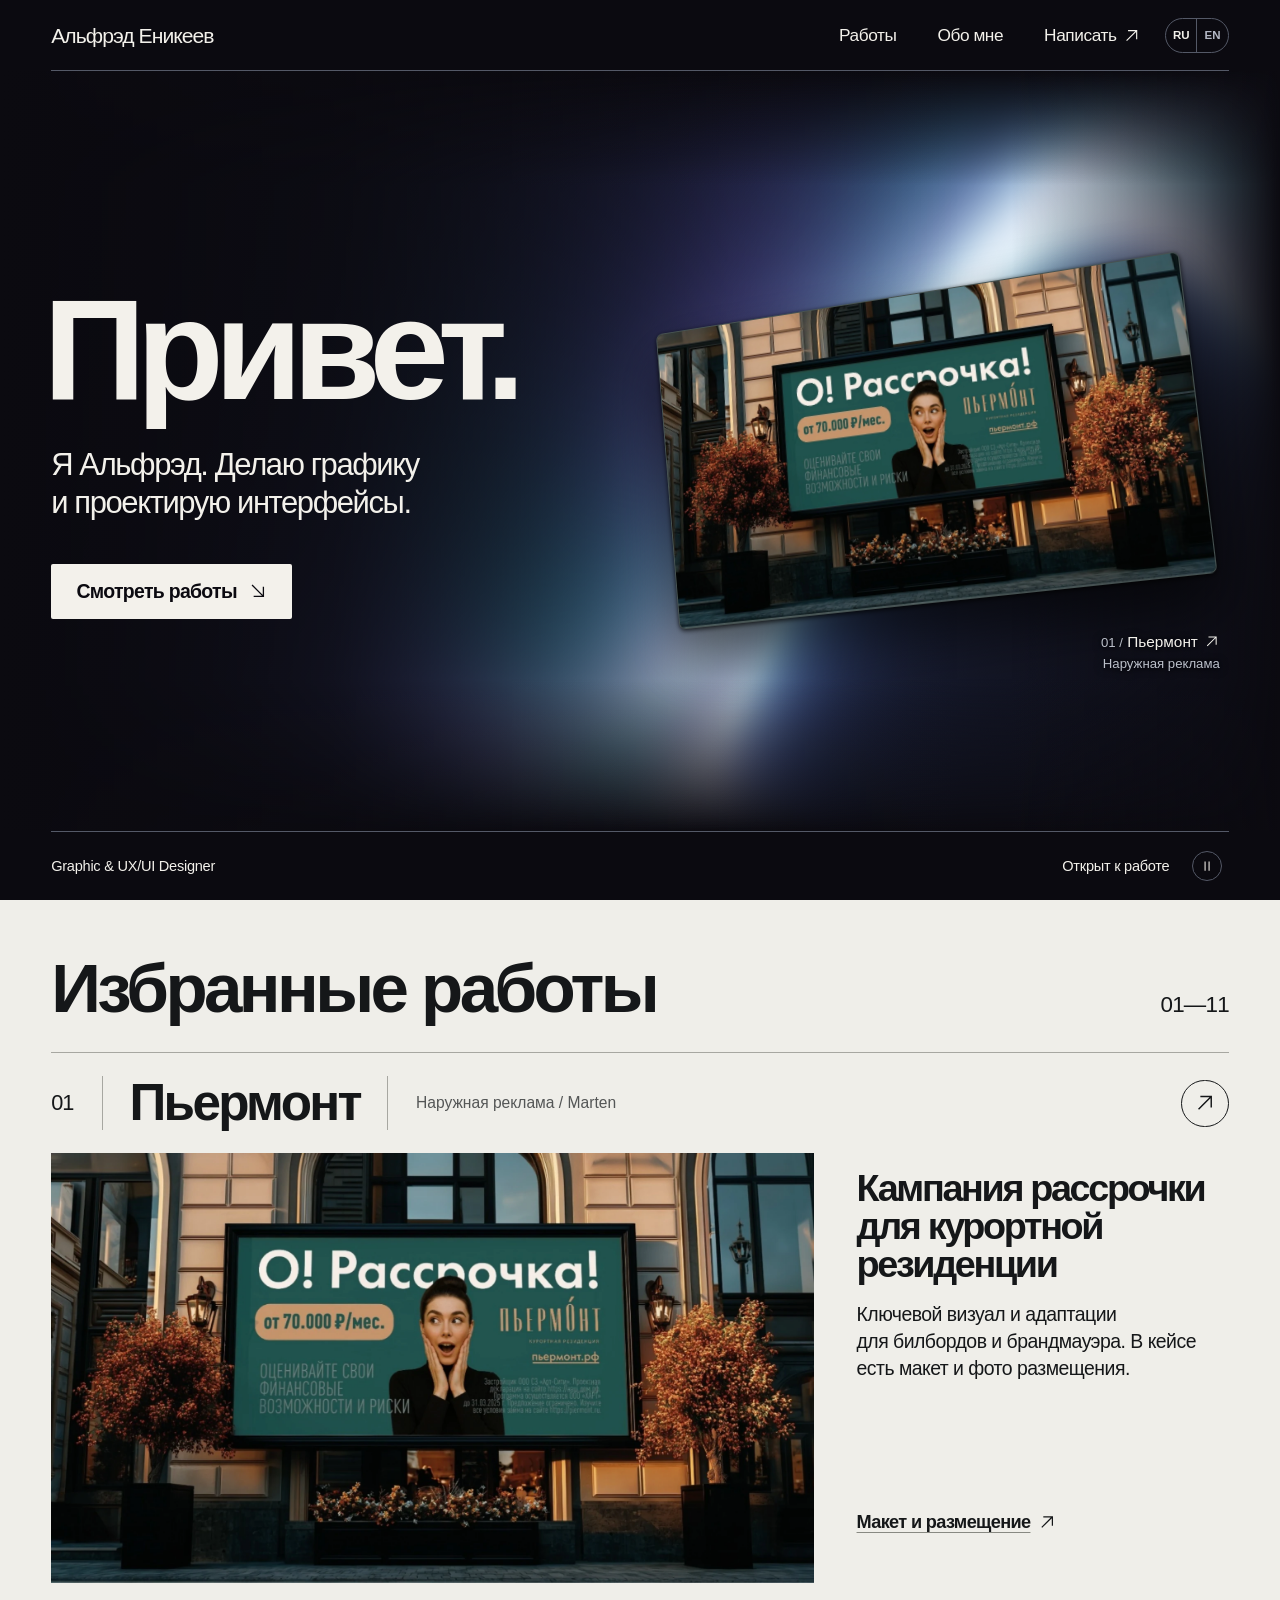
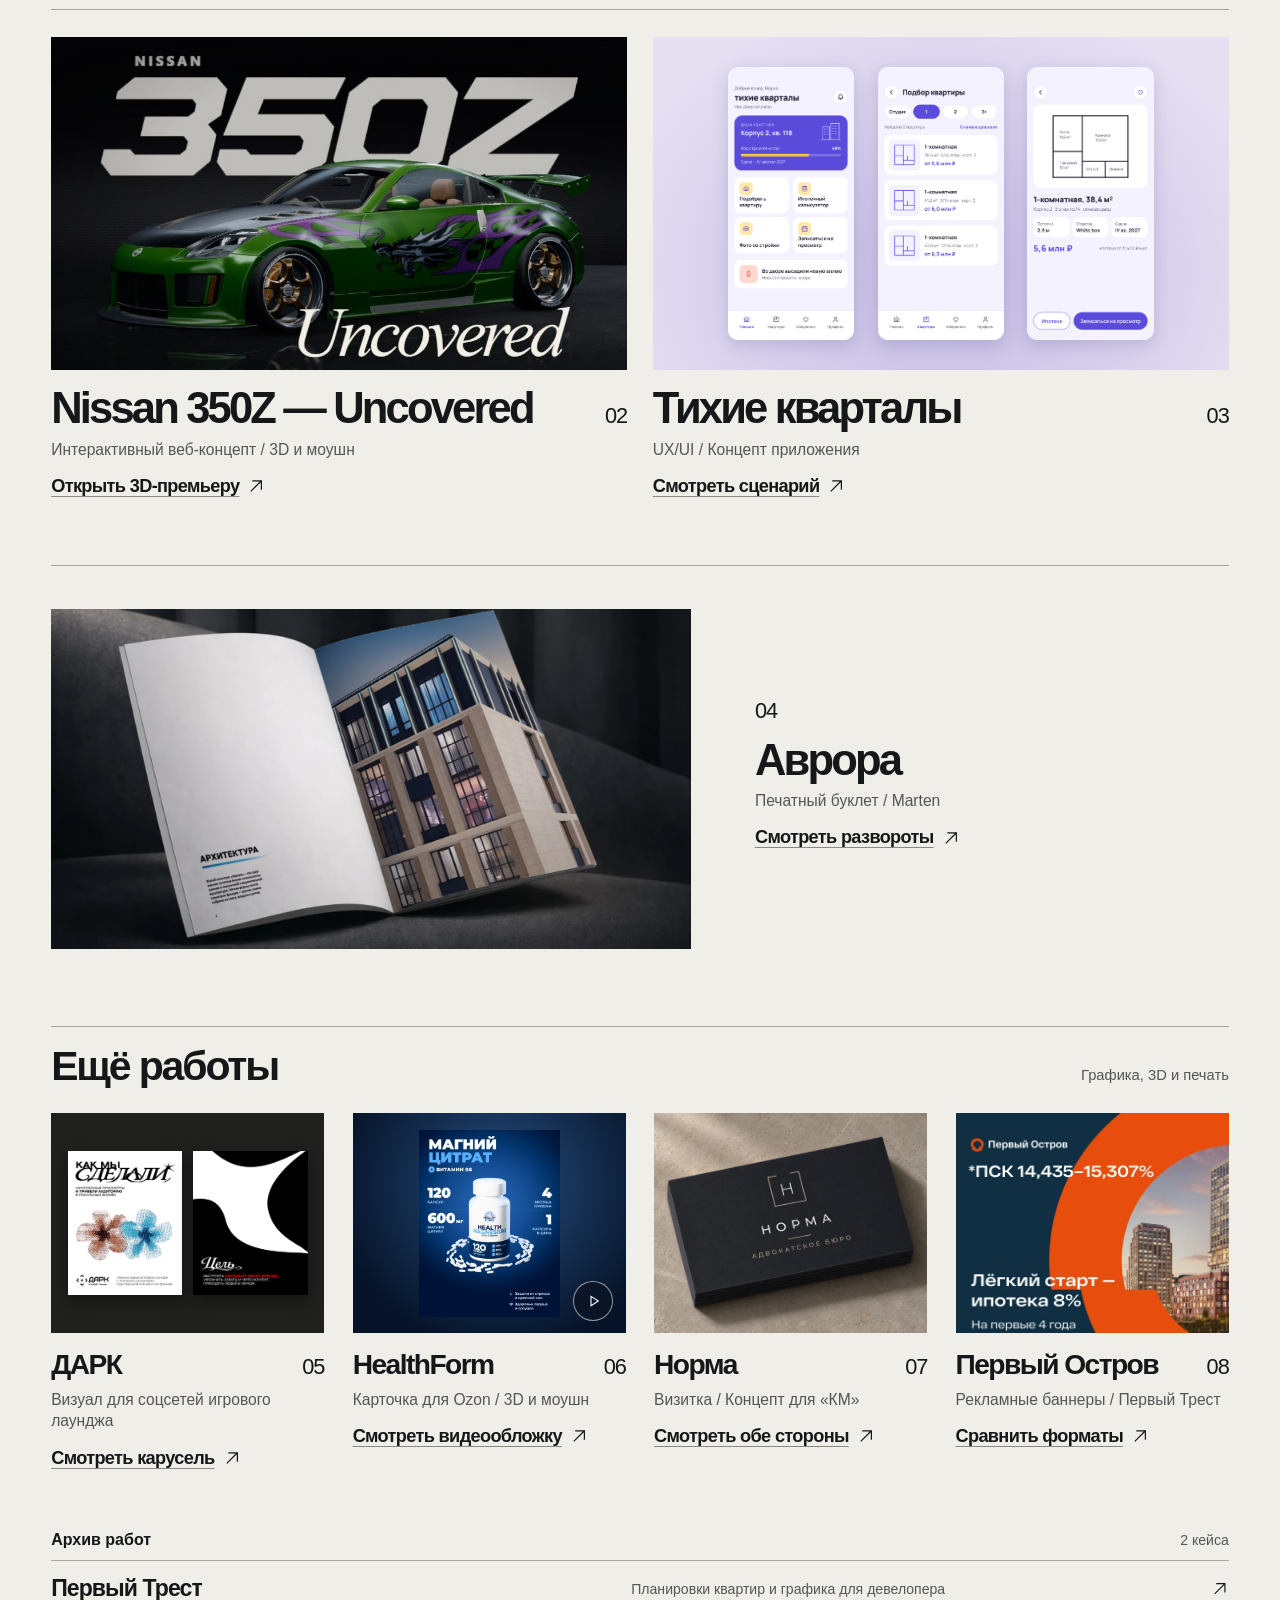
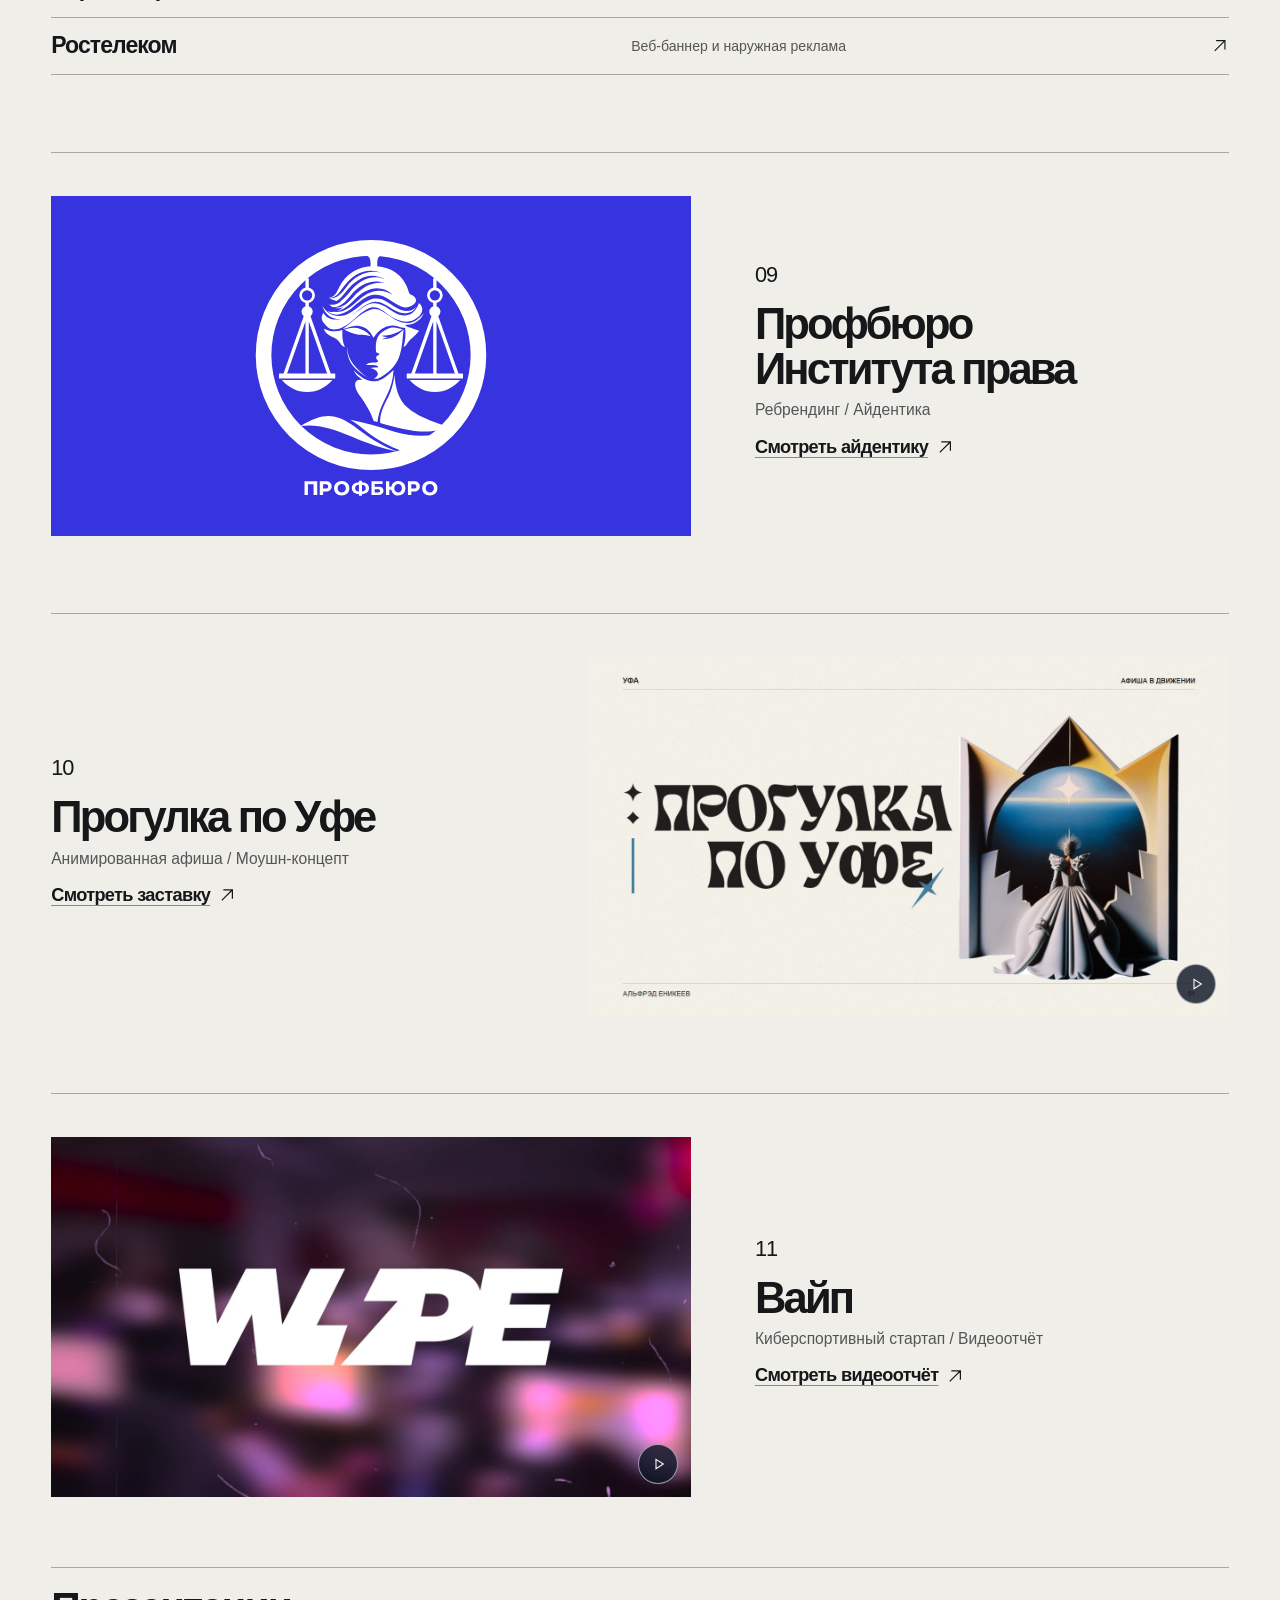
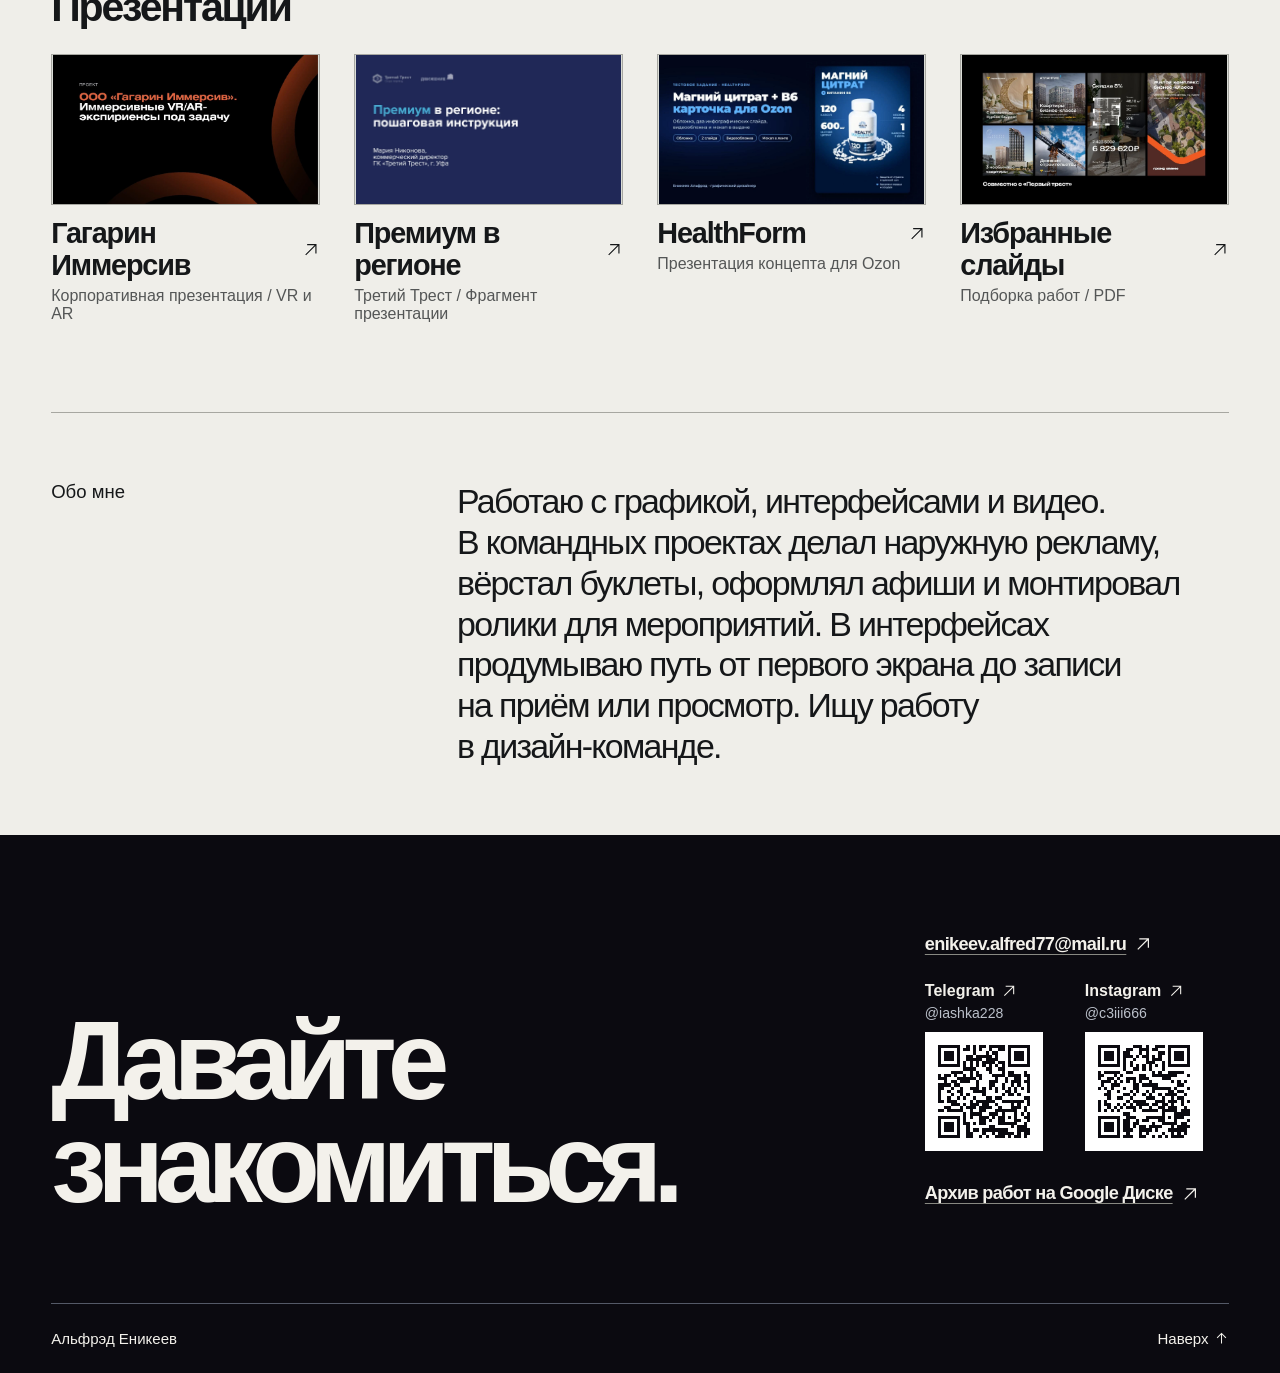
==== commit d50b05e6: "Add presentation section and shared styles" ====
--- a/index.html
+++ b/index.html
@@ -1,588 +1,696 @@
-<!doctype html>
-<html lang="ru">
-<head>
-  <meta charset="utf-8">
-  <meta name="viewport" content="width=device-width, initial-scale=1">
-  <meta name="theme-color" content="#0b0a10">
-  <meta name="robots" content="noindex, nofollow">
-  <meta name="description" content="Альфрэд Еникеев — графический и UI-дизайнер. Интерфейсы, наружная реклама, 3D и графика для брендов.">
-  <title>Альфрэд Еникеев&nbsp;— графический и&nbsp;UI-дизайнер</title>
-  <link rel="icon" href="media/monogram.svg" type="image/svg+xml">
-  <link rel="stylesheet" href="styles.css">
-  <script defer src="light.js"></script>
-  <script defer src="main.js"></script>
-</head>
-<body id="top">
-  <svg class="symbols" aria-hidden="true" xmlns="http://www.w3.org/2000/svg">
-    <symbol id="up-right" viewBox="0 0 24 24"><path d="M5 19 19 5M7 5h12v12"/></symbol>
-    <symbol id="down-right" viewBox="0 0 24 24"><path d="m5 5 14 14M7 19h12V7"/></symbol>
-    <symbol id="up" viewBox="0 0 24 24"><path d="M12 20V4m-7 7 7-7 7 7"/></symbol>
-    <symbol id="close" viewBox="0 0 24 24"><path d="m6 6 12 12M18 6 6 18"/></symbol>
-  </svg>
-  <a class="skip-link" href="#work">Перейти к&nbsp;работам</a>
-
-  <header class="masthead">
-    <div class="wrap masthead-inner">
-      <a class="wordmark" href="#top">Альфрэд Еникеев</a>
-      <div class="masthead-links">
-        <nav aria-label="Разделы портфолио">
-          <a href="#work">Работы</a>
-          <a href="#about">Обо мне</a>
-          <a href="#contact">Написать <svg class="icon" aria-hidden="true"><use href="#up-right"/></svg></a>
-        </nav>
-        <div class="language-switch" role="group" aria-label="Язык сайта">
-          <span lang="ru" aria-current="true">RU</span>
-          <a href="en/" hreflang="en" lang="en" aria-label="English" data-language-switch>EN</a>
-        </div>
-      </div>
-    </div>
-  </header>
-
-  <main>
-    <section class="hero" aria-labelledby="hero-title">
-      <div class="light-field" aria-hidden="true">
-        <picture class="light-still">
-          <source media="(max-width: 680px)" srcset="media/ribbon-mobile.webp">
-          <img src="media/ribbon.webp" alt="">
-        </picture>
-        <canvas class="light-canvas"></canvas>
-      </div>
-      <div class="wrap">
-        <div class="hero-scene">
-          <div class="hero-copy">
-            <h1 id="hero-title">Привет.</h1>
-            <p>Я&nbsp;Альфрэд. Делаю графику<br>и&nbsp;проектирую интерфейсы.</p>
-            <a class="primary" href="#work">Смотреть работы <svg class="icon" aria-hidden="true"><use href="#down-right"/></svg></a>
-          </div>
-          <div class="hero-visual">
-            <a class="screen-link" href="#piermont" aria-label="Перейти к проекту «Пьермонт»">
-              <div class="screen">
-                <img src="media/piermont.webp" width="1850" height="1041" fetchpriority="high" alt="Ключевой визуал кампании «Пьермонт» на макете билборда">
-              </div>
-              <div class="screen-caption">
-                <span><small>01 /</small> Пьермонт <svg class="icon" aria-hidden="true"><use href="#up-right"/></svg></span>
-                <small>Наружная реклама</small>
-              </div>
-            </a>
-          </div>
-        </div>
-        <div class="hero-foot">
-          <span lang="en">Graphic &amp; UX/UI Designer</span>
-          <span class="hero-foot-right">
-            <span>Открыт к&nbsp;работе</span>
-            <button class="light-toggle" type="button" aria-label="Пауза анимации фона" aria-pressed="false" title="Приостановить анимацию фона" hidden>
-              <svg class="icon" aria-hidden="true" viewBox="0 0 24 24">
-                <path class="pause-shape" d="M9 5v14m6-14v14"/>
-                <path class="play-shape" d="m9 5 11 7-11 7Z"/>
-              </svg>
-            </button>
-          </span>
-        </div>
-      </div>
-    </section>
-
-    <section class="work wrap" id="work" aria-labelledby="work-title">
-      <div class="section-heading">
-        <h2 id="work-title">Избранные работы</h2>
-        <span aria-hidden="true">01—11</span>
-      </div>
-      <article class="feature" id="piermont">
-        <header class="feature-heading">
-          <span class="index" aria-hidden="true">01</span>
-          <h3>Пьермонт</h3>
-          <p>Наружная реклама / Marten</p>
-          <a href="#case-piermont" data-case="piermont" class="round-action" aria-label="Смотреть кейс «Пьермонт»">
-            <svg class="icon" aria-hidden="true"><use href="#up-right"/></svg>
-          </a>
-        </header>
-        <div class="feature-body">
-          <a class="feature-art" href="#case-piermont" data-case="piermont" aria-label="Открыть макет «Пьермонт»">
-            <img src="media/piermont.webp" width="1850" height="1041" loading="lazy" alt="Ключевой визуал кампании «Пьермонт» на макете билборда">
-          </a>
-          <div class="feature-copy">
-            <h4>Кампания рассрочки для&nbsp;курортной резиденции</h4>
-            <p>Ключевой визуал и&nbsp;адаптации для&nbsp;билбордов и&nbsp;брандмауэра. В&nbsp;кейсе есть макет и&nbsp;фото размещения.</p>
-            <a class="text-action" href="#case-piermont" data-case="piermont">Макет и&nbsp;размещение <svg class="icon" aria-hidden="true"><use href="#up-right"/></svg></a>
-          </div>
-        </div>
-      </article>
-
-      <div class="work-pair">
-        <article class="project" id="350z">
-          <a class="project-art uncovered-art" href="350z/index.html" aria-label="Открыть 3D-премьеру Nissan 350Z">
-            <img src="media/350z-uncovered.jpg" width="952" height="550" loading="lazy" alt="Зелёный Nissan 350Z в тёмном гараже">
-          </a>
-          <div class="project-title"><h3>Nissan 350Z — Uncovered</h3><span class="index" aria-hidden="true">02</span></div>
-          <p>Интерактивный веб-концепт / 3D и&nbsp;моушн</p>
-          <a class="text-action" href="350z/index.html">Открыть 3D-премьеру <svg class="icon" aria-hidden="true"><use href="#up-right"/></svg></a>
-        </article>
-        <article class="project" id="quarters">
-          <a class="project-art app-art" href="#case-quarters" data-case="quarters" aria-label="Открыть кейс «Тихие кварталы»">
-            <img src="media/quarters-home.webp" width="1170" height="2532" loading="lazy" alt="">
-            <img src="media/quarters-search.webp" width="1170" height="2532" loading="lazy" alt="">
-            <img src="media/quarters-apartment.webp" width="1170" height="2532" loading="lazy" alt="">
-          </a>
-          <div class="project-title"><h3>Тихие кварталы</h3><span class="index" aria-hidden="true">03</span></div>
-          <p>UX/UI / Концепт приложения</p>
-          <a class="text-action" href="#case-quarters" data-case="quarters">Смотреть сценарий <svg class="icon" aria-hidden="true"><use href="#up-right"/></svg></a>
-        </article>
-      </div>
-
-      <article class="project closing-project" id="aurora">
-        <a class="project-art" href="#case-aurora" data-case="aurora" aria-label="Открыть кейс «Аврора»">
-          <img src="media/aurora.webp" width="1600" height="901" loading="lazy" alt="Разворот буклета «Аврора» с фотографией архитектуры">
-        </a>
-        <div class="closing-copy">
-          <span class="index" aria-hidden="true">04</span>
-          <h3>Аврора</h3>
-          <p>Печатный буклет / Marten</p>
-          <a class="text-action" href="#case-aurora" data-case="aurora">Смотреть развороты <svg class="icon" aria-hidden="true"><use href="#up-right"/></svg></a>
-        </div>
-      </article>
-
-      <section class="extra-work" aria-labelledby="extra-work-title">
-        <div class="extra-heading">
-          <h3 id="extra-work-title">Ещё работы</h3>
-          <span>Графика, 3D и&nbsp;печать</span>
-        </div>
-        <div class="extra-grid">
-          <article class="project extra-project" id="dark">
-            <a class="project-art dark-art" href="#case-dark" data-case="dark" aria-label="Открыть кейс «ДАРК»">
-              <img src="media/dark-cover.webp" width="1080" height="1350" loading="lazy" alt="Обложка кейса игрового лаунджа «ДАРК»">
-              <img src="media/dark-goal.webp" width="1080" height="1350" loading="lazy" alt="">
-            </a>
-            <div class="project-title"><h4>ДАРК</h4><span class="index" aria-hidden="true">05</span></div>
-            <p>Визуал для&nbsp;соцсетей игрового лаунджа</p>
-            <a class="text-action" href="#case-dark" data-case="dark">Смотреть карусель <svg class="icon" aria-hidden="true"><use href="#up-right"/></svg></a>
-          </article>
-          <article class="project extra-project" id="healthform">
-            <a class="project-art health-art" href="#case-healthform" data-case="healthform" aria-label="Открыть ролик и кейс HealthForm">
-              <img src="media/healthform-poster.webp" width="810" height="1080" loading="lazy" alt="Видеообложка HealthForm: банка магния и кольцо капсул">
-              <span class="art-play" aria-hidden="true"><svg class="icon" viewBox="0 0 24 24"><path d="m9 5 11 7-11 7Z"/></svg></span>
-            </a>
-            <div class="project-title"><h4>HealthForm</h4><span class="index" aria-hidden="true">06</span></div>
-            <p>Карточка для&nbsp;Ozon / 3D и&nbsp;моушн</p>
-            <a class="text-action" href="#case-healthform" data-case="healthform">Смотреть видеообложку <svg class="icon" aria-hidden="true"><use href="#up-right"/></svg></a>
-          </article>
-          <article class="project extra-project" id="norma">
-            <a class="project-art norma-art" href="#case-norma" data-case="norma" aria-label="Открыть проект визитки «Норма»">
-              <img src="media/norma-mockup.webp" width="1536" height="1024" loading="lazy" alt="Визитка адвокатского бюро «Норма» на светлом камне">
-            </a>
-            <div class="project-title"><h4>Норма</h4><span class="index" aria-hidden="true">07</span></div>
-            <p>Визитка / Концепт для&nbsp;«КМ»</p>
-            <a class="text-action" href="#case-norma" data-case="norma">Смотреть обе стороны <svg class="icon" aria-hidden="true"><use href="#up-right"/></svg></a>
-          </article>
-          <article class="project extra-project" id="ostrov">
-            <a class="project-art ostrov-art" href="#case-ostrov" data-case="ostrov" aria-label="Открыть кейс «Первый Остров»">
-              <img src="media/ostrov-square.webp" width="600" height="600" loading="lazy" alt="Фрагмент баннера «Лёгкий старт» с архитектурой «Первого Острова»">
-            </a>
-            <div class="project-title"><h4>Первый Остров</h4><span class="index" aria-hidden="true">08</span></div>
-            <p>Рекламные баннеры / Первый Трест</p>
-            <a class="text-action" href="#case-ostrov" data-case="ostrov">Сравнить форматы <svg class="icon" aria-hidden="true"><use href="#up-right"/></svg></a>
-          </article>
-        </div>
-        <section class="work-archive" id="work-archive" aria-labelledby="work-archive-title">
-          <div class="archive-heading">
-            <h4 id="work-archive-title">Архив работ</h4>
-            <span>2 кейса</span>
-          </div>
-          <ul class="archive-list">
-            <li>
-              <a class="archive-link" id="trest-archive" href="#case-trest-archive" data-case="trest-archive">
-                <span class="archive-name">Первый Трест</span>
-                <span class="archive-note">Планировки квартир и&nbsp;графика для&nbsp;девелопера</span>
-                <svg class="icon" aria-hidden="true"><use href="#up-right"/></svg>
-              </a>
-            </li>
-            <li>
-              <a class="archive-link" id="rostelecom" href="#case-rostelecom" data-case="rostelecom">
-                <span class="archive-name">Ростелеком</span>
-                <span class="archive-note">Веб-баннер и&nbsp;наружная реклама</span>
-                <svg class="icon" aria-hidden="true"><use href="#up-right"/></svg>
-              </a>
-            </li>
-          </ul>
-        </section>
-      </section>
-
-      <article class="project closing-project brand-project" id="profburo">
-        <a class="project-art profburo-art" href="#case-profburo" data-case="profburo" aria-label="Открыть кейс «Профбюро Института права»">
-          <img src="media/profburo.svg" width="1200" height="1270" loading="lazy" alt="Знак «Профбюро» с Фемидой и весами">
-        </a>
-        <div class="closing-copy">
-          <span class="index" aria-hidden="true">09</span>
-          <h3>Профбюро Института права</h3>
-          <p>Ребрендинг / Айдентика</p>
-          <a class="text-action" href="#case-profburo" data-case="profburo">Смотреть айдентику <svg class="icon" aria-hidden="true"><use href="#up-right"/></svg></a>
-        </div>
-      </article>
-
-      <article class="project closing-project ufa-motion-project" id="ufa-motion">
-        <div class="closing-copy">
-          <span class="index" aria-hidden="true">10</span>
-          <h3>Прогулка по&nbsp;Уфе</h3>
-          <p>Анимированная афиша / Моушн-концепт</p>
-          <a class="text-action" href="#case-ufa-motion" data-case="ufa-motion">Смотреть заставку <svg class="icon" aria-hidden="true"><use href="#up-right"/></svg></a>
-        </div>
-        <a class="project-art video-art" href="#case-ufa-motion" data-case="ufa-motion" aria-label="Открыть моушн-кейс «Прогулка по Уфе»">
-          <img src="media/ufa-motion-still.webp" width="1440" height="810" loading="lazy" alt="Финальный кадр анимированной афиши «Прогулка по Уфе»">
-          <span class="art-play" aria-hidden="true"><svg class="icon" viewBox="0 0 24 24"><path d="m9 5 11 7-11 7Z"/></svg></span>
-        </a>
-      </article>
-
-      <article class="project closing-project wipe-project" id="wipe">
-        <a class="project-art video-art" href="#case-wipe" data-case="wipe" aria-label="Открыть кейс «Вайп»">
-          <img src="media/wipe-cover.webp" width="1440" height="810" loading="lazy" alt="Логотип WIPE на финальном кадре ролика">
-          <span class="art-play" aria-hidden="true"><svg class="icon" viewBox="0 0 24 24"><path d="m9 5 11 7-11 7Z"/></svg></span>
-        </a>
-        <div class="closing-copy">
-          <span class="index" aria-hidden="true">11</span>
-          <h3>Вайп</h3>
-          <p>Киберспортивный стартап / Видеоотчёт</p>
-          <a class="text-action" href="#case-wipe" data-case="wipe">Смотреть видеоотчёт <svg class="icon" aria-hidden="true"><use href="#up-right"/></svg></a>
-        </div>
-      </article>
-    </section>
-
-    <section class="about wrap" id="about" aria-labelledby="about-title">
-      <h2 id="about-title">Обо мне</h2>
-      <p>Работаю с&nbsp;графикой, интерфейсами и&nbsp;видео. В&nbsp;командных проектах делал наружную рекламу, вёрстал буклеты, оформлял афиши и&nbsp;монтировал ролики для&nbsp;мероприятий. В&nbsp;интерфейсах продумываю путь от&nbsp;первого экрана до&nbsp;записи на&nbsp;приём или&nbsp;просмотр. Ищу работу в&nbsp;дизайн-команде.</p>
-    </section>
-  </main>
-
-  <footer class="contact" id="contact">
-    <div class="wrap">
-      <div class="contact-main">
-        <h2>Давайте<br>знакомиться.</h2>
-        <div class="contact-channels">
-          <a class="text-action" href="mailto:enikeev.alfred77@mail.ru">enikeev.alfred77@mail.ru <svg class="icon" aria-hidden="true"><use href="#up-right"/></svg></a>
-          <ul class="contact-socials" aria-label="Соцсети Альфрэда Еникеева">
-            <li>
-              <a class="contact-social" href="https://t.me/iashka228" target="_blank" rel="noopener noreferrer">
-                <span class="contact-network">Telegram <svg class="icon" aria-hidden="true"><use href="#up-right"/></svg></span>
-                <span class="contact-handle">@iashka228</span>
-                <img class="contact-qr" src="media/contact-telegram.svg" width="37" height="37" loading="lazy" alt="">
-              </a>
-            </li>
-            <li>
-              <a class="contact-social" href="https://www.instagram.com/c3iii666/" target="_blank" rel="noopener noreferrer">
-                <span class="contact-network">Instagram <svg class="icon" aria-hidden="true"><use href="#up-right"/></svg></span>
-                <span class="contact-handle">@c3iii666</span>
-                <img class="contact-qr" src="media/contact-instagram.svg" width="37" height="37" loading="lazy" alt="">
-              </a>
-            </li>
-          </ul>
-        </div>
-      </div>
-      <div class="contact-foot">
-        <span>Альфрэд Еникеев</span>
-        <a href="#top">Наверх <svg class="icon" aria-hidden="true"><use href="#up"/></svg></a>
-      </div>
-    </div>
-  </footer>
-
-  <dialog class="case-dialog" aria-labelledby="case-title">
-    <div class="dialog-inner">
-      <form method="dialog" class="dialog-close">
-        <button class="round-action" aria-label="Закрыть кейс" autofocus><svg class="icon" aria-hidden="true"><use href="#close"/></svg></button>
-      </form>
-      <div class="dialog-content"></div>
-    </div>
-  </dialog>
-
-  <template id="case-piermont">
-    <p class="case-kicker">01 / Наружная реклама / Marten</p>
-    <h2 id="case-title">Пьермонт</h2>
-    <p class="case-lede">Кампания рассрочки для&nbsp;курортной резиденции.</p>
-    <dl class="case-facts">
-      <div><dt>Задача</dt><dd>Сделать условия рассрочки читаемыми в&nbsp;городской среде.</dd></div>
-      <div><dt>Мой вклад</dt><dd>Ключевой визуал и&nbsp;адаптация для&nbsp;билбордов и&nbsp;брандмауэра в&nbsp;команде Marten.</dd></div>
-      <div><dt>Результат</dt><dd>Кампания вышла на&nbsp;билбордах и&nbsp;фасаде. Ниже&nbsp;— фото размещения.</dd></div>
-    </dl>
-    <div class="evidence" data-evidence>
-      <div class="evidence-tabs" aria-label="Этапы проекта">
-        <button type="button" data-show="design" aria-pressed="true" aria-controls="evidence-design">Макет</button>
-        <button type="button" data-show="street" aria-pressed="false" aria-controls="evidence-street">Размещение</button>
-      </div>
-      <figure id="evidence-design" data-evidence-panel="design"><img src="media/piermont.webp" width="1850" height="1041" alt="Ключевой визуал кампании «Пьермонт»"><figcaption>Ключевой визуал кампании.</figcaption></figure>
-      <figure id="evidence-street" data-evidence-panel="street" hidden><img src="media/piermont-street.webp" width="540" height="704" loading="lazy" alt="Билборд «Пьермонт» в городе"><figcaption>Фотография билборда после размещения.</figcaption></figure>
-    </div>
-    <figure><img src="media/piermont-wall.webp" loading="lazy" alt="Кампания «Пьермонт» на фасаде"><figcaption>Адаптация для&nbsp;фасада.</figcaption></figure>
-  </template>
-
-  <template id="case-quarters">
-    <p class="case-kicker">03 / UX/UI / Концепт</p>
-    <h2 id="case-title">Тихие кварталы</h2>
-    <p class="case-lede">Приложение для&nbsp;покупателей новостройки. В&nbsp;одном месте можно следить за&nbsp;стройкой, подобрать квартиру и&nbsp;записаться на&nbsp;просмотр.</p>
-    <dl class="case-facts">
-      <div><dt>Задача</dt><dd>Сделать информацию о&nbsp;стройке и&nbsp;выборе квартиры удобной на&nbsp;телефоне.</dd></div>
-      <div><dt>Мой вклад</dt><dd>Пользовательский сценарий и&nbsp;дизайн трёх ключевых экранов.</dd></div>
-      <div><dt>Решение</dt><dd>Статус стройки на&nbsp;главной, фильтры в&nbsp;подборе и&nbsp;запись прямо из&nbsp;карточки квартиры.</dd></div>
-    </dl>
-    <ol class="screen-flow" aria-label="Сценарий подбора квартиры">
-      <li>
-        <figure><img src="media/quarters-home.webp" width="1170" height="2532" alt="Главная приложения со статусом строительства и кнопкой подбора"><figcaption>Главная. Отсюда можно сразу перейти к&nbsp;подбору.</figcaption></figure>
-      </li>
-      <li>
-        <figure><img src="media/quarters-search.webp" width="1170" height="2532" alt="Список квартир с фильтром по числу комнат и ценами"><figcaption>Подбор. Площадь, цена и&nbsp;план видны в&nbsp;списке.</figcaption></figure>
-      </li>
-      <li>
-        <figure><img src="media/quarters-apartment.webp" width="1170" height="2532" alt="Карточка квартиры с планировкой и кнопкой записи на просмотр"><figcaption>Карточка. Запись на&nbsp;просмотр рядом с&nbsp;планировкой.</figcaption></figure>
-      </li>
-    </ol>
-  </template>
-
-  <template id="case-aurora">
-    <p class="case-kicker">04 / Печатный дизайн / Marten</p>
-    <h2 id="case-title">Аврора</h2>
-    <p class="case-lede">Буклет жилого комплекса бизнес-класса.</p>
-    <dl class="case-facts">
-      <div><dt>Задача</dt><dd>Собрать архитектуру и&nbsp;благоустройство комплекса в&nbsp;одном печатном материале.</dd></div>
-      <div><dt>Мой вклад</dt><dd>Обложка и&nbsp;вёрстка разворотов в&nbsp;команде Marten.</dd></div>
-      <div><dt>Решение</dt><dd>Крупные архитектурные изображения и&nbsp;спокойная сетка для&nbsp;текста.</dd></div>
-    </dl>
-    <figure><img src="media/aurora.webp" width="1600" height="901" alt="Разворот буклета «Аврора»"><figcaption>Разворот об&nbsp;архитектуре комплекса.</figcaption></figure>
-    <figure><img src="media/aurora-grounds-mockup.webp" width="1672" height="941" loading="lazy" alt="Открытый буклет «Аврора» с разворотом о благоустройстве"><figcaption>Благоустройство · ИИ-мокап.</figcaption></figure>
-    <details class="original-spread">
-      <summary>Посмотреть оригинал разворота «Благоустройство»</summary>
-      <figure><img src="media/aurora-grounds-original.webp" width="1400" height="991" loading="lazy" alt="Оригинальная вёрстка разворота о благоустройстве"></figure>
-    </details>
-    <figure><img src="media/aurora-interiors-mockup.webp" width="1672" height="941" loading="lazy" alt="Открытый буклет «Аврора» с фотографиями входных групп и коридора"><figcaption>Приватные пространства · ИИ-мокап.</figcaption></figure>
-    <details class="original-spread">
-      <summary>Посмотреть оригинал разворота «Приватные пространства»</summary>
-      <figure><img src="media/aurora-interiors-original.webp" width="1400" height="991" loading="lazy" alt="Оригинальная вёрстка разворота о приватных пространствах"></figure>
-    </details>
-    <figure><img src="media/aurora-cover.webp" loading="lazy" alt="Обложка буклета «Аврора»"><figcaption>Обложка буклета.</figcaption></figure>
-  </template>
-
-  <template id="case-dark">
-    <p class="case-kicker">05 / Графика для&nbsp;соцсетей</p>
-    <h2 id="case-title">ДАРК</h2>
-    <p class="case-lede">Карусель о&nbsp;продвижении игрового лаунджа. Контрастная графика, крупные формы и&nbsp;шрифт с&nbsp;пиксельной фактурой связывают кадры в&nbsp;одну серию.</p>
-    <dl class="case-facts">
-      <div><dt>Задача</dt><dd>Сформировать узнаваемый образ лаунджа и&nbsp;привлекать гостей через контент.</dd></div>
-      <div><dt>Формат</dt><dd>Серия вертикальных слайдов для&nbsp;соцсетей.</dd></div>
-      <div><dt>Материалы</dt><dd>Готовая карусель из&nbsp;Figma.</dd></div>
-    </dl>
-    <div class="dark-gallery">
-      <figure><img src="media/dark-cover.webp" width="1080" height="1350" alt="Первый слайд карусели с выразительной типографикой"><figcaption>Обложка.</figcaption></figure>
-      <figure><img src="media/dark-goal.webp" width="1080" height="1350" alt="Чёрно-белый слайд с целью проекта"><figcaption>Цель продвижения.</figcaption></figure>
-      <figure><img src="media/dark-audience.webp" width="1080" height="1350" loading="lazy" alt="Слайд об аудитории и контенте"><figcaption>Подход и&nbsp;аудитория.</figcaption></figure>
-      <figure><img src="media/dark-formats.webp" width="1080" height="1350" loading="lazy" alt="Слайд о роликах, турнирах и атмосфере лаунджа"><figcaption>Форматы контента.</figcaption></figure>
-      <figure><img src="media/dark-outcome.webp" width="1080" height="1350" loading="lazy" alt="Финальный слайд карусели «ДАРК»"><figcaption>Финальный кадр.</figcaption></figure>
-    </div>
-  </template>
-
-  <template id="case-healthform">
-    <p class="case-kicker">06 / 3D и&nbsp;моушн / Концепт</p>
-    <h2 id="case-title">HealthForm</h2>
-    <p class="case-lede">Карточка магния для&nbsp;Ozon с&nbsp;видеообложкой. Капсулы вращаются вокруг банки, а&nbsp;текст остаётся на&nbsp;месте и&nbsp;читается с&nbsp;первого кадра.</p>
-    <dl class="case-facts">
-      <div><dt>Задача</dt><dd>Выделить товар в&nbsp;выдаче и&nbsp;сохранить читаемость обложки на&nbsp;телефоне.</dd></div>
-      <div><dt>Мой вклад</dt><dd>Модель банки и&nbsp;анимация капсул в&nbsp;Blender, рендер в&nbsp;Cycles и&nbsp;вёрстка карточек в&nbsp;Figma.</dd></div>
-      <div><dt>Формат</dt><dd>Обложка, два слайда с&nbsp;инфографикой и&nbsp;восьмисекундный ролик.</dd></div>
-    </dl>
-    <figure class="motion-demo">
-      <video width="1080" height="1440" controls playsinline loop preload="none" poster="media/healthform-poster.webp" aria-label="Видеообложка HealthForm: капсулы вращаются вокруг банки">
-        <source src="media/healthform.mp4" type="video/mp4">
-        <a href="media/healthform.mp4">Открыть видеообложку MP4</a>
-      </video>
-      <figcaption>Видеообложка для&nbsp;карточки товара.</figcaption>
-    </figure>
-    <figure><img src="media/healthform-process.webp" width="1280" height="720" loading="lazy" alt="Этапы работы над карточкой и 3D-модель банки"><figcaption>Как собрана карточка и&nbsp;3D-сцена.</figcaption></figure>
-  </template>
-
-  <template id="case-norma">
-    <p class="case-kicker">07 / Полиграфия / Концепт для&nbsp;«КМ»</p>
-    <h2 id="case-title">Норма</h2>
-    <p class="case-lede">Двусторонняя визитка адвокатского бюро. На&nbsp;тёмной стороне&nbsp;— знак и&nbsp;название, на&nbsp;светлой&nbsp;— имя, специализация и&nbsp;контакты.</p>
-    <figure><img src="media/norma-mockup.webp" width="1536" height="1024" alt="Мокап тёмной визитки «Норма» на светлом камне"><figcaption>Визуализация визитки · ИИ-мокап.</figcaption></figure>
-    <div class="norma-gallery">
-      <figure><img src="media/norma-front.webp" width="1600" height="933" alt="Лицевая сторона визитки «Норма»"><figcaption>Лицевая сторона.</figcaption></figure>
-      <figure><img src="media/norma-back.webp" width="1600" height="933" alt="Оборотная сторона визитки «Норма»"><figcaption>Оборотная сторона.</figcaption></figure>
-    </div>
-  </template>
-
-  <template id="case-ostrov">
-    <p class="case-kicker">08 / Первый Трест / II&nbsp;квартал 2026</p>
-    <h2 id="case-title">Первый Остров</h2>
-    <p class="case-lede">Серия баннеров «Лёгкий старт» для&nbsp;жилого комплекса. Во&nbsp;всех трёх форматах фирменная дуга обрамляет архитектуру и&nbsp;освобождает место под&nbsp;текст.</p>
-    <dl class="case-facts">
-      <div><dt>Задача</dt><dd>Разместить условия акции рядом с&nbsp;архитектурным изображением.</dd></div>
-      <div><dt>Работа</dt><dd>Адаптация композиции для&nbsp;горизонтального, квадратного и&nbsp;вертикального баннеров.</dd></div>
-      <div><dt>Решение</dt><dd>В&nbsp;широком кадре текст стоит слева от&nbsp;здания, в&nbsp;вертикальном занимает нижнюю часть.</dd></div>
-    </dl>
-    <figure>
-      <img src="media/ostrov-wide.webp" width="1080" height="607" alt="Горизонтальный баннер с текстом слева и зданиями в оранжевой дуге справа">
-      <figcaption>Горизонтальный формат · 1080&nbsp;×&nbsp;607</figcaption>
-    </figure>
-    <div class="ostrov-gallery">
-      <figure>
-        <img src="media/ostrov-square.webp" width="600" height="600" loading="lazy" alt="Квадратный баннер с архитектурой справа и условиями в нижней части">
-        <figcaption>Квадратный формат · 600&nbsp;×&nbsp;600</figcaption>
-      </figure>
-      <figure>
-        <img src="media/ostrov-tall.webp" width="607" height="1080" loading="lazy" alt="Вертикальный баннер с крупной архитектурой и текстом внизу">
-        <figcaption>Вертикальный формат · 607&nbsp;×&nbsp;1080</figcaption>
-      </figure>
-    </div>
-  </template>
-
-  <template id="case-trest-archive">
-    <p class="case-kicker">Архив / Графика для&nbsp;девелопера</p>
-    <h2 id="case-title">Первый Трест</h2>
-    <p class="case-lede">Карточки квартир для&nbsp;агентов, рекламный визуал для&nbsp;старта продаж и&nbsp;посты для&nbsp;соцсетей.</p>
-    <section class="trest-section" aria-labelledby="trest-plans-title">
-      <h3 id="trest-plans-title">Планировки квартир</h3>
-      <div class="trest-grid trest-plans">
-        <figure>
-          <img src="media/trest-plan-14.webp" width="1080" height="1920" alt="Карточка квартиры 14Ж с вытянутой планировкой и характеристиками справа">
-          <figcaption>Квартира&nbsp;14Ж · 52,30&nbsp;м²</figcaption>
-        </figure>
-        <figure>
-          <img src="media/trest-plan-50.webp" width="1080" height="1920" loading="lazy" alt="Карточка квартиры 50Г с широкой планировкой и характеристиками под ней">
-          <figcaption>Квартира&nbsp;50Г · 52,01&nbsp;м²</figcaption>
-        </figure>
-        <figure>
-          <img src="media/trest-plan-27.webp" width="1080" height="1920" loading="lazy" alt="Карточка квартиры 27Б с компактной планировкой">
-          <figcaption>Квартира&nbsp;27Б · 46,10&nbsp;м²</figcaption>
-        </figure>
-      </div>
-    </section>
-    <section class="trest-section" aria-labelledby="trest-visuals-title">
-      <h3 id="trest-visuals-title">Реклама и&nbsp;соцсети</h3>
-      <figure>
-        <img src="media/trest-eight-nebo.webp" width="1800" height="900" loading="lazy" alt="Рекламный визуал «8 Небо» с парой на качелях над облаками">
-        <figcaption>8&nbsp;Небо / Старт продаж новой очереди</figcaption>
-      </figure>
-      <div class="trest-grid trest-posts">
-        <figure>
-          <img src="media/trest-lesnoe.webp" width="1080" height="1080" loading="lazy" alt="Пост «Лесного ожерелья» с архитектурой комплекса и заголовком «3 необычные квартиры»">
-          <figcaption>Лесное ожерелье / «3&nbsp;необычные квартиры»</figcaption>
-        </figure>
-        <figure>
-          <img src="media/trest-diary.webp" width="1080" height="1080" loading="lazy" alt="Пост «Дневник строительства» с краном на фоне голубого неба">
-          <figcaption>Дневник строительства / Апрель 2026</figcaption>
-        </figure>
-      </div>
-    </section>
-  </template>
-
-  <template id="case-rostelecom">
-    <p class="case-kicker">Архив / Совместно с&nbsp;Marten</p>
-    <h2 id="case-title">Ростелеком</h2>
-    <p class="case-lede">«Приключение за&nbsp;подключение!». Веб-баннер и&nbsp;адаптация под&nbsp;наружную рекламу.</p>
-    <figure>
-      <img src="media/archive-rt-placement.webp" width="1850" height="1041" alt="Кампания «Приключение за подключение!» на фасаде здания">
-      <figcaption>Наружная реклама / Визуализация на&nbsp;фасаде</figcaption>
-    </figure>
-    <figure>
-      <img src="media/archive-rt-web.webp" width="1363" height="378" loading="lazy" alt="Фиолетовый веб-баннер Ростелекома с предложением для новых абонентов">
-      <figcaption>Веб-баннер / Предложение для&nbsp;новых абонентов</figcaption>
-    </figure>
-  </template>
-
-  <template id="case-profburo">
-    <p class="case-kicker">09 / Ребрендинг</p>
-    <h2 id="case-title" class="profburo-title">Профбюро Института права</h2>
-    <p class="case-lede">Айдентика студенческого профбюро. Фемида с&nbsp;весами стала основой знака, а&nbsp;градиент и&nbsp;крупные заголовки связали афиши и&nbsp;посты.</p>
-    <dl class="case-facts">
-      <div><dt>Задача</dt><dd>Собрать узнаваемый визуальный стиль для&nbsp;студенческой команды.</dd></div>
-      <div><dt>Мой вклад</dt><dd>Логотип, типографика, графика и&nbsp;оформление носителей.</dd></div>
-      <div><dt>Носители</dt><dd>Афиши мероприятий, посты и&nbsp;шопер.</dd></div>
-    </dl>
-    <figure>
-      <div class="profburo-lockup"><img src="media/profburo.svg" width="1200" height="1270" alt="Обновлённый знак с Фемидой и надписью «Профбюро»"></div>
-      <figcaption>Векторная адаптация знака для&nbsp;портфолио.</figcaption>
-    </figure>
-    <section class="profburo-posters" aria-labelledby="profburo-posters-title">
-      <h3 id="profburo-posters-title">Афиши и&nbsp;посты</h3>
-      <div class="profburo-gallery">
-        <figure>
-          <a href="media/profburo-casting.webp" target="_blank" rel="noopener" aria-label="Открыть афишу «Кастинг актёров» в полном размере, в новой вкладке">
-            <img src="media/profburo-casting.webp" width="1199" height="1199" loading="lazy" alt="Афиша кастинга актёров с Фемидой и фотографиями команды">
-          </a>
-          <figcaption>Кастинг актёров</figcaption>
-        </figure>
-        <figure>
-          <a href="media/profburo-brand-you.webp" target="_blank" rel="noopener" aria-label="Открыть афишу Brand You в полном размере, в новой вкладке">
-            <img src="media/profburo-brand-you.webp" width="807" height="807" loading="lazy" alt="Афиша Brand You с белым заголовком и Фемидой на синем градиенте">
-          </a>
-          <figcaption>Brand You</figcaption>
-        </figure>
-        <figure>
-          <a href="media/profburo-feedback.webp" target="_blank" rel="noopener" aria-label="Открыть пост «Сбор обратной связи» в полном размере, в новой вкладке">
-            <img src="media/profburo-feedback.webp" width="807" height="807" loading="lazy" alt="Пост о сборе обратной связи с фотографией студентов и знаком Профбюро">
-          </a>
-          <figcaption>Сбор обратной связи</figcaption>
-        </figure>
-      </div>
-    </section>
-    <figure class="profburo-merch">
-      <img src="media/profburo-tote.webp" width="1125" height="1125" loading="lazy" alt="Макет шопера с Фемидой и надписью «Ребята из ИП ведут!»">
-      <figcaption>Шопер с&nbsp;исходным знаком.</figcaption>
-    </figure>
-    <details class="original-spread">
-      <summary>Посмотреть исходный знак</summary>
-      <figure><img src="media/profburo-original.webp" width="1200" height="1200" loading="lazy" alt="Исходный знак «Профбюро» с Фемидой на синем фоне"></figure>
-    </details>
-  </template>
-
-  <template id="case-ufa-motion">
-    <p class="case-kicker">10 / Моушн / Концепт</p>
-    <h2 id="case-title">Прогулка по&nbsp;Уфе</h2>
-    <p class="case-lede">Заставка на&nbsp;основе авторской афиши. Четырёхлучевая звезда открывает иллюстрацию, а&nbsp;в&nbsp;финале леттеринг и&nbsp;графика снова собираются в&nbsp;плакат.</p>
-    <dl class="case-facts">
-      <div><dt>Основа</dt><dd>Афиша и&nbsp;леттеринг Альфрэда Еникеева.</dd></div>
-      <div><dt>Приём</dt><dd>Форма звезды из&nbsp;афиши становится маской перехода.</dd></div>
-      <div><dt>Формат</dt><dd>Заставка, 10&nbsp;секунд, 16:9.</dd></div>
-    </dl>
-    <figure class="motion-demo motion-landscape">
-      <video width="1440" height="810" controls playsinline preload="metadata" poster="media/ufa-motion-still.webp" aria-label="Десятисекундная заставка «Прогулка по Уфе» со звуковой дорожкой">
-        <source src="media/ufa-motion.mp4" type="video/mp4">
-        <a href="media/ufa-motion.mp4">Открыть ролик MP4</a>
-      </video>
-      <figcaption>Анимированная афиша со&nbsp;звуковой дорожкой.</figcaption>
-    </figure>
-    <details class="original-spread">
-      <summary>Посмотреть исходную афишу</summary>
-      <figure class="ufa-original"><img src="media/ufa-original.webp" width="792" height="1181" loading="lazy" alt="Исходная афиша «Прогулка по Уфе» с леттерингом и четырёхлучевыми звёздами"></figure>
-    </details>
-  </template>
-
-  <template id="case-wipe">
-    <p class="case-kicker">11 / Видеомонтаж</p>
-    <h2 id="case-title">Вайп</h2>
-    <p class="case-lede">Видеоотчёт для&nbsp;инвесторов стартапа «Вайп». В&nbsp;монтаже собрал общие планы площадки Winstrike, моменты игры и&nbsp;реакции участников.</p>
-    <dl class="case-facts">
-      <div><dt>Роль в&nbsp;проекте</dt><dd>Организатор мероприятия. Также работал дизайнером под&nbsp;руководством арт-директора.</dd></div>
-      <div><dt>Мой вклад в&nbsp;ролик</dt><dd>Видеомонтаж.</dd></div>
-      <div><dt>Формат</dt><dd>Видеоотчёт, 51&nbsp;секунда.</dd></div>
-    </dl>
-    <figure class="motion-demo motion-landscape">
-      <video width="1280" height="720" controls playsinline preload="none" poster="media/wipe-cover.webp" aria-label="Видеоотчёт для инвесторов стартапа «Вайп»">
-        <source src="media/wipe.mp4" type="video/mp4">
-        <a href="media/wipe.mp4">Открыть ролик MP4</a>
-      </video>
-      <figcaption>Видеоотчёт стартапа «Вайп».</figcaption>
-    </figure>
-    <section class="wipe-context" aria-labelledby="wipe-context-title">
-      <h3 id="wipe-context-title">Оформление в&nbsp;кадре</h3>
-      <div class="wipe-stills">
-        <figure>
-          <img src="media/wipe-arena.webp" width="1200" height="675" loading="lazy" alt="Участники за компьютерами на фоне пиксельной графики и вывески Winstrike">
-          <figcaption>Игровой зал Winstrike.</figcaption>
-        </figure>
-        <figure>
-          <img src="media/wipe-screen.webp" width="1200" height="675" loading="lazy" alt="Участники мероприятия рядом с экраном с логотипом WIPE">
-          <figcaption>Экран с&nbsp;логотипом «Вайпа».</figcaption>
-        </figure>
-      </div>
-      <div class="wipe-links">
-        <a class="text-action" href="https://vk.ru/wipe.esports" target="_blank" rel="noopener noreferrer">Вайп во&nbsp;ВКонтакте <svg class="icon" aria-hidden="true"><use href="#up-right"/></svg></a>
-        <a class="text-action" href="https://www.instagram.com/wipe.inst/" target="_blank" rel="noopener noreferrer">Instagram @wipe.inst <svg class="icon" aria-hidden="true"><use href="#up-right"/></svg></a>
-      </div>
-    </section>
-  </template>
-</body>
-</html>
+<!doctype html>
+<html lang="ru">
+<head>
+  <meta charset="utf-8">
+  <meta name="viewport" content="width=device-width, initial-scale=1">
+  <meta name="theme-color" content="#0b0a10">
+  <meta name="robots" content="noindex, nofollow">
+  <meta name="description" content="Альфрэд Еникеев — графический и UI-дизайнер. Интерфейсы, наружная реклама, 3D и графика для брендов.">
+  <title>Альфрэд Еникеев&nbsp;— графический и&nbsp;UI-дизайнер</title>
+  <link rel="icon" href="media/monogram.svg" type="image/svg+xml">
+  <link rel="stylesheet" href="styles.css">
+  <script defer src="light.js"></script>
+  <script defer src="main.js"></script>
+</head>
+<body id="top">
+  <svg class="symbols" aria-hidden="true" xmlns="http://www.w3.org/2000/svg">
+    <symbol id="up-right" viewBox="0 0 24 24"><path d="M5 19 19 5M7 5h12v12"/></symbol>
+    <symbol id="down-right" viewBox="0 0 24 24"><path d="m5 5 14 14M7 19h12V7"/></symbol>
+    <symbol id="up" viewBox="0 0 24 24"><path d="M12 20V4m-7 7 7-7 7 7"/></symbol>
+    <symbol id="close" viewBox="0 0 24 24"><path d="m6 6 12 12M18 6 6 18"/></symbol>
+  </svg>
+  <a class="skip-link" href="#work">Перейти к&nbsp;работам</a>
+
+  <header class="masthead">
+    <div class="wrap masthead-inner">
+      <a class="wordmark" href="#top">Альфрэд Еникеев</a>
+      <div class="masthead-links">
+        <nav aria-label="Разделы портфолио">
+          <a href="#work">Работы</a>
+          <a href="#about">Обо мне</a>
+          <a href="#contact">Написать <svg class="icon" aria-hidden="true"><use href="#up-right"/></svg></a>
+        </nav>
+        <div class="language-switch" role="group" aria-label="Язык сайта">
+          <span lang="ru" aria-current="true">RU</span>
+          <a href="en/" hreflang="en" lang="en" aria-label="English" data-language-switch>EN</a>
+        </div>
+      </div>
+    </div>
+  </header>
+
+  <main>
+    <section class="hero" aria-labelledby="hero-title">
+      <div class="light-field" aria-hidden="true">
+        <picture class="light-still">
+          <source media="(max-width: 680px)" srcset="media/ribbon-mobile.webp">
+          <img src="media/ribbon.webp" alt="">
+        </picture>
+        <canvas class="light-canvas"></canvas>
+      </div>
+      <div class="wrap">
+        <div class="hero-scene">
+          <div class="hero-copy">
+            <h1 id="hero-title">Привет.</h1>
+            <p>Я&nbsp;Альфрэд. Делаю графику<br>и&nbsp;проектирую интерфейсы.</p>
+            <a class="primary" href="#work">Смотреть работы <svg class="icon" aria-hidden="true"><use href="#down-right"/></svg></a>
+          </div>
+          <div class="hero-visual">
+            <a class="screen-link" href="#piermont" aria-label="Перейти к проекту «Пьермонт»">
+              <div class="screen">
+                <img src="media/piermont.webp" width="1850" height="1041" fetchpriority="high" alt="Ключевой визуал кампании «Пьермонт» на макете билборда">
+              </div>
+              <div class="screen-caption">
+                <span><small>01 /</small> Пьермонт <svg class="icon" aria-hidden="true"><use href="#up-right"/></svg></span>
+                <small>Наружная реклама</small>
+              </div>
+            </a>
+          </div>
+        </div>
+        <div class="hero-foot">
+          <span lang="en">Graphic &amp; UX/UI Designer</span>
+          <span class="hero-foot-right">
+            <span>Открыт к&nbsp;работе</span>
+            <button class="light-toggle" type="button" aria-label="Пауза анимации фона" aria-pressed="false" title="Приостановить анимацию фона" hidden>
+              <svg class="icon" aria-hidden="true" viewBox="0 0 24 24">
+                <path class="pause-shape" d="M9 5v14m6-14v14"/>
+                <path class="play-shape" d="m9 5 11 7-11 7Z"/>
+              </svg>
+            </button>
+          </span>
+        </div>
+      </div>
+    </section>
+
+    <section class="work wrap" id="work" aria-labelledby="work-title">
+      <div class="section-heading">
+        <h2 id="work-title">Избранные работы</h2>
+        <span aria-hidden="true">01—11</span>
+      </div>
+      <article class="feature" id="piermont">
+        <header class="feature-heading">
+          <span class="index" aria-hidden="true">01</span>
+          <h3>Пьермонт</h3>
+          <p>Наружная реклама / Marten</p>
+          <a href="#case-piermont" data-case="piermont" class="round-action" aria-label="Смотреть кейс «Пьермонт»">
+            <svg class="icon" aria-hidden="true"><use href="#up-right"/></svg>
+          </a>
+        </header>
+        <div class="feature-body">
+          <a class="feature-art" href="#case-piermont" data-case="piermont" aria-label="Открыть макет «Пьермонт»">
+            <img src="media/piermont.webp" width="1850" height="1041" loading="lazy" alt="Ключевой визуал кампании «Пьермонт» на макете билборда">
+          </a>
+          <div class="feature-copy">
+            <h4>Кампания рассрочки для&nbsp;курортной резиденции</h4>
+            <p>Ключевой визуал и&nbsp;адаптации для&nbsp;билбордов и&nbsp;брандмауэра. В&nbsp;кейсе есть макет и&nbsp;фото размещения.</p>
+            <a class="text-action" href="#case-piermont" data-case="piermont">Макет и&nbsp;размещение <svg class="icon" aria-hidden="true"><use href="#up-right"/></svg></a>
+          </div>
+        </div>
+      </article>
+
+      <div class="work-pair">
+        <article class="project" id="350z">
+          <a class="project-art uncovered-art" href="350z/index.html" aria-label="Открыть 3D-премьеру Nissan 350Z">
+            <img src="media/350z-uncovered.jpg" width="952" height="550" loading="lazy" alt="Зелёный Nissan 350Z в тёмном гараже">
+          </a>
+          <div class="project-title"><h3>Nissan 350Z — Uncovered</h3><span class="index" aria-hidden="true">02</span></div>
+          <p>Интерактивный веб-концепт / 3D и&nbsp;моушн</p>
+          <a class="text-action" href="350z/index.html">Открыть 3D-премьеру <svg class="icon" aria-hidden="true"><use href="#up-right"/></svg></a>
+        </article>
+        <article class="project" id="quarters">
+          <a class="project-art app-art" href="#case-quarters" data-case="quarters" aria-label="Открыть кейс «Тихие кварталы»">
+            <img src="media/quarters-home.webp" width="1170" height="2532" loading="lazy" alt="">
+            <img src="media/quarters-search.webp" width="1170" height="2532" loading="lazy" alt="">
+            <img src="media/quarters-apartment.webp" width="1170" height="2532" loading="lazy" alt="">
+          </a>
+          <div class="project-title"><h3>Тихие кварталы</h3><span class="index" aria-hidden="true">03</span></div>
+          <p>UX/UI / Концепт приложения</p>
+          <a class="text-action" href="#case-quarters" data-case="quarters">Смотреть сценарий <svg class="icon" aria-hidden="true"><use href="#up-right"/></svg></a>
+        </article>
+      </div>
+
+      <article class="project closing-project" id="aurora">
+        <a class="project-art" href="#case-aurora" data-case="aurora" aria-label="Открыть кейс «Аврора»">
+          <img src="media/aurora.webp" width="1600" height="901" loading="lazy" alt="Разворот буклета «Аврора» с фотографией архитектуры">
+        </a>
+        <div class="closing-copy">
+          <span class="index" aria-hidden="true">04</span>
+          <h3>Аврора</h3>
+          <p>Печатный буклет / Marten</p>
+          <a class="text-action" href="#case-aurora" data-case="aurora">Смотреть развороты <svg class="icon" aria-hidden="true"><use href="#up-right"/></svg></a>
+        </div>
+      </article>
+
+      <section class="extra-work" aria-labelledby="extra-work-title">
+        <div class="extra-heading">
+          <h3 id="extra-work-title">Ещё работы</h3>
+          <span>Графика, 3D и&nbsp;печать</span>
+        </div>
+        <div class="extra-grid">
+          <article class="project extra-project" id="dark">
+            <a class="project-art dark-art" href="#case-dark" data-case="dark" aria-label="Открыть кейс «ДАРК»">
+              <img src="media/dark-cover.webp" width="1080" height="1350" loading="lazy" alt="Обложка кейса игрового лаунджа «ДАРК»">
+              <img src="media/dark-goal.webp" width="1080" height="1350" loading="lazy" alt="">
+            </a>
+            <div class="project-title"><h4>ДАРК</h4><span class="index" aria-hidden="true">05</span></div>
+            <p>Визуал для&nbsp;соцсетей игрового лаунджа</p>
+            <a class="text-action" href="#case-dark" data-case="dark">Смотреть карусель <svg class="icon" aria-hidden="true"><use href="#up-right"/></svg></a>
+          </article>
+          <article class="project extra-project" id="healthform">
+            <a class="project-art health-art" href="#case-healthform" data-case="healthform" aria-label="Открыть ролик и кейс HealthForm">
+              <img src="media/healthform-poster.webp" width="810" height="1080" loading="lazy" alt="Видеообложка HealthForm: банка магния и кольцо капсул">
+              <span class="art-play" aria-hidden="true"><svg class="icon" viewBox="0 0 24 24"><path d="m9 5 11 7-11 7Z"/></svg></span>
+            </a>
+            <div class="project-title"><h4>HealthForm</h4><span class="index" aria-hidden="true">06</span></div>
+            <p>Карточка для&nbsp;Ozon / 3D и&nbsp;моушн</p>
+            <a class="text-action" href="#case-healthform" data-case="healthform">Смотреть видеообложку <svg class="icon" aria-hidden="true"><use href="#up-right"/></svg></a>
+          </article>
+          <article class="project extra-project" id="norma">
+            <a class="project-art norma-art" href="#case-norma" data-case="norma" aria-label="Открыть проект визитки «Норма»">
+              <img src="media/norma-mockup.webp" width="1536" height="1024" loading="lazy" alt="Визитка адвокатского бюро «Норма» на светлом камне">
+            </a>
+            <div class="project-title"><h4>Норма</h4><span class="index" aria-hidden="true">07</span></div>
+            <p>Визитка / Концепт для&nbsp;«КМ»</p>
+            <a class="text-action" href="#case-norma" data-case="norma">Смотреть обе стороны <svg class="icon" aria-hidden="true"><use href="#up-right"/></svg></a>
+          </article>
+          <article class="project extra-project" id="ostrov">
+            <a class="project-art ostrov-art" href="#case-ostrov" data-case="ostrov" aria-label="Открыть кейс «Первый Остров»">
+              <img src="media/ostrov-square.webp" width="600" height="600" loading="lazy" alt="Фрагмент баннера «Лёгкий старт» с архитектурой «Первого Острова»">
+            </a>
+            <div class="project-title"><h4>Первый Остров</h4><span class="index" aria-hidden="true">08</span></div>
+            <p>Рекламные баннеры / Первый Трест</p>
+            <a class="text-action" href="#case-ostrov" data-case="ostrov">Сравнить форматы <svg class="icon" aria-hidden="true"><use href="#up-right"/></svg></a>
+          </article>
+        </div>
+        <section class="work-archive" id="work-archive" aria-labelledby="work-archive-title">
+          <div class="archive-heading">
+            <h4 id="work-archive-title">Архив работ</h4>
+            <span>2 кейса</span>
+          </div>
+          <ul class="archive-list">
+            <li>
+              <a class="archive-link" id="trest-archive" href="#case-trest-archive" data-case="trest-archive">
+                <span class="archive-name">Первый Трест</span>
+                <span class="archive-note">Планировки квартир и&nbsp;графика для&nbsp;девелопера</span>
+                <svg class="icon" aria-hidden="true"><use href="#up-right"/></svg>
+              </a>
+            </li>
+            <li>
+              <a class="archive-link" id="rostelecom" href="#case-rostelecom" data-case="rostelecom">
+                <span class="archive-name">Ростелеком</span>
+                <span class="archive-note">Веб-баннер и&nbsp;наружная реклама</span>
+                <svg class="icon" aria-hidden="true"><use href="#up-right"/></svg>
+              </a>
+            </li>
+          </ul>
+        </section>
+      </section>
+
+      <article class="project closing-project brand-project" id="profburo">
+        <a class="project-art profburo-art" href="#case-profburo" data-case="profburo" aria-label="Открыть кейс «Профбюро Института права»">
+          <img src="media/profburo.svg" width="1200" height="1270" loading="lazy" alt="Знак «Профбюро» с Фемидой и весами">
+        </a>
+        <div class="closing-copy">
+          <span class="index" aria-hidden="true">09</span>
+          <h3>Профбюро Института права</h3>
+          <p>Ребрендинг / Айдентика</p>
+          <a class="text-action" href="#case-profburo" data-case="profburo">Смотреть айдентику <svg class="icon" aria-hidden="true"><use href="#up-right"/></svg></a>
+        </div>
+      </article>
+
+      <article class="project closing-project ufa-motion-project" id="ufa-motion">
+        <div class="closing-copy">
+          <span class="index" aria-hidden="true">10</span>
+          <h3>Прогулка по&nbsp;Уфе</h3>
+          <p>Анимированная афиша / Моушн-концепт</p>
+          <a class="text-action" href="#case-ufa-motion" data-case="ufa-motion">Смотреть заставку <svg class="icon" aria-hidden="true"><use href="#up-right"/></svg></a>
+        </div>
+        <a class="project-art video-art" href="#case-ufa-motion" data-case="ufa-motion" aria-label="Открыть моушн-кейс «Прогулка по Уфе»">
+          <img src="media/ufa-motion-still.webp" width="1440" height="810" loading="lazy" alt="Финальный кадр анимированной афиши «Прогулка по Уфе»">
+          <span class="art-play" aria-hidden="true"><svg class="icon" viewBox="0 0 24 24"><path d="m9 5 11 7-11 7Z"/></svg></span>
+        </a>
+      </article>
+
+      <article class="project closing-project wipe-project" id="wipe">
+        <a class="project-art video-art" href="#case-wipe" data-case="wipe" aria-label="Открыть кейс «Вайп»">
+          <img src="media/wipe-cover.webp" width="1440" height="810" loading="lazy" alt="Логотип WIPE на финальном кадре ролика">
+          <span class="art-play" aria-hidden="true"><svg class="icon" viewBox="0 0 24 24"><path d="m9 5 11 7-11 7Z"/></svg></span>
+        </a>
+        <div class="closing-copy">
+          <span class="index" aria-hidden="true">11</span>
+          <h3>Вайп</h3>
+          <p>Киберспортивный стартап / Видеоотчёт</p>
+          <a class="text-action" href="#case-wipe" data-case="wipe">Смотреть видеоотчёт <svg class="icon" aria-hidden="true"><use href="#up-right"/></svg></a>
+        </div>
+      </article>
+
+      <section class="presentations" id="presentations" aria-labelledby="presentations-title">
+        <div class="extra-heading">
+          <h3 id="presentations-title">Презентации</h3>
+        </div>
+        <div class="presentation-grid">
+          <article class="presentation-card" id="gagarin-immersive">
+            <a href="#case-gagarin-immersive" data-case="gagarin-immersive" aria-label="Смотреть слайды — Гагарин Иммерсив">
+              <div class="project-art"><img src="media/presentations/gagarin-immersive-1.webp" width="1547" height="870" loading="lazy" decoding="async" alt=""></div>
+              <h4 class="presentation-name">Гагарин Иммерсив <svg class="icon" aria-hidden="true"><use href="#up-right"/></svg></h4>
+            </a>
+            <p class="presentation-meta">Корпоративная презентация / VR и AR</p>
+          </article>
+          <article class="presentation-card" id="premium-in-the-regions">
+            <a href="#case-premium-in-the-regions" data-case="premium-in-the-regions" aria-label="Смотреть слайды — Премиум в регионе">
+              <div class="project-art"><img src="media/presentations/premium-in-the-regions-1.webp" width="1080" height="608" loading="lazy" decoding="async" alt=""></div>
+              <h4 class="presentation-name">Премиум в регионе <svg class="icon" aria-hidden="true"><use href="#up-right"/></svg></h4>
+            </a>
+            <p class="presentation-meta">Третий Трест / Фрагмент презентации</p>
+          </article>
+          <article class="presentation-card" id="healthform-deck">
+            <a href="#case-healthform-deck" data-case="healthform-deck" aria-label="Смотреть слайды — HealthForm">
+              <div class="project-art"><img src="media/presentations/healthform-deck-1.webp" width="1300" height="732" loading="lazy" decoding="async" alt=""></div>
+              <h4 class="presentation-name">HealthForm <svg class="icon" aria-hidden="true"><use href="#up-right"/></svg></h4>
+            </a>
+            <p class="presentation-meta">Презентация концепта для Ozon</p>
+          </article>
+          <article class="presentation-card" id="selected-slides">
+            <a href="#case-selected-slides" data-case="selected-slides" aria-label="Смотреть слайды — Избранные слайды">
+              <div class="project-art"><img src="media/presentations/selected-slides-2.webp" width="1560" height="877" loading="lazy" decoding="async" alt=""></div>
+              <h4 class="presentation-name">Избранные слайды <svg class="icon" aria-hidden="true"><use href="#up-right"/></svg></h4>
+            </a>
+            <p class="presentation-meta">Подборка работ / PDF</p>
+          </article>
+        </div>
+      </section>
+    </section>
+
+    <section class="about wrap" id="about" aria-labelledby="about-title">
+      <h2 id="about-title">Обо мне</h2>
+      <p>Работаю с&nbsp;графикой, интерфейсами и&nbsp;видео. В&nbsp;командных проектах делал наружную рекламу, вёрстал буклеты, оформлял афиши и&nbsp;монтировал ролики для&nbsp;мероприятий. В&nbsp;интерфейсах продумываю путь от&nbsp;первого экрана до&nbsp;записи на&nbsp;приём или&nbsp;просмотр. Ищу работу в&nbsp;дизайн-команде.</p>
+    </section>
+  </main>
+
+  <footer class="contact" id="contact">
+    <div class="wrap">
+      <div class="contact-main">
+        <h2>Давайте<br>знакомиться.</h2>
+        <div class="contact-channels">
+          <a class="text-action" href="mailto:enikeev.alfred77@mail.ru">enikeev.alfred77@mail.ru <svg class="icon" aria-hidden="true"><use href="#up-right"/></svg></a>
+          <ul class="contact-socials" aria-label="Соцсети Альфрэда Еникеева">
+            <li>
+              <a class="contact-social" href="https://t.me/iashka228" target="_blank" rel="noopener noreferrer">
+                <span class="contact-network">Telegram <svg class="icon" aria-hidden="true"><use href="#up-right"/></svg></span>
+                <span class="contact-handle">@iashka228</span>
+                <img class="contact-qr" src="media/contact-telegram.svg" width="37" height="37" loading="lazy" alt="">
+              </a>
+            </li>
+            <li>
+              <a class="contact-social" href="https://www.instagram.com/c3iii666/" target="_blank" rel="noopener noreferrer">
+                <span class="contact-network">Instagram <svg class="icon" aria-hidden="true"><use href="#up-right"/></svg></span>
+                <span class="contact-handle">@c3iii666</span>
+                <img class="contact-qr" src="media/contact-instagram.svg" width="37" height="37" loading="lazy" alt="">
+              </a>
+            </li>
+          </ul>
+          <a class="text-action contact-archive" href="https://drive.google.com/drive/folders/1uMPYaJqbhPXcZkaui8NR30kNEJd6O25I" target="_blank" rel="noopener noreferrer">Архив работ на Google Диске <svg class="icon" aria-hidden="true"><use href="#up-right"/></svg></a>
+        </div>
+      </div>
+      <div class="contact-foot">
+        <span>Альфрэд Еникеев</span>
+        <a href="#top">Наверх <svg class="icon" aria-hidden="true"><use href="#up"/></svg></a>
+      </div>
+    </div>
+  </footer>
+
+  <dialog class="case-dialog" aria-labelledby="case-title">
+    <div class="dialog-inner">
+      <form method="dialog" class="dialog-close">
+        <button class="round-action" aria-label="Закрыть кейс" autofocus><svg class="icon" aria-hidden="true"><use href="#close"/></svg></button>
+      </form>
+      <div class="dialog-content"></div>
+    </div>
+  </dialog>
+
+  <template id="case-gagarin-immersive">
+    <p class="case-kicker">Корпоративная презентация / VR и AR</p>
+    <h2 id="case-title">Гагарин Иммерсив</h2>
+    <p class="case-lede">Презентация для VR/AR-студии. Оформил слайды о том, как студия ведёт проекты и сотрудничает с заказчиками и партнёрами.</p>
+    <figure>
+      <img src="media/presentations/gagarin-immersive-1.webp" width="1547" height="870" loading="lazy" decoding="async" alt="Титульный слайд с названием студии и её специализацией.">
+      <figcaption>Титульный слайд с названием студии и её специализацией.</figcaption>
+    </figure>
+    <figure>
+      <img src="media/presentations/gagarin-immersive-2.webp" width="1547" height="870" loading="lazy" decoding="async" alt="Схема взаимодействия с заказчиком, партнёром и подрядчиком.">
+      <figcaption>Схема взаимодействия с заказчиком, партнёром и подрядчиком.</figcaption>
+    </figure>
+    <figure>
+      <img src="media/presentations/gagarin-immersive-3.webp" width="1547" height="870" loading="lazy" decoding="async" alt="Этапы работы от запроса до запуска VR/AR-проекта.">
+      <figcaption>Этапы работы от запроса до запуска VR/AR-проекта.</figcaption>
+    </figure>
+    <figure>
+      <img src="media/presentations/gagarin-immersive-4.webp" width="1547" height="870" loading="lazy" decoding="async" alt="Слайд о возможностях для партнёров студии.">
+      <figcaption>Слайд о возможностях для партнёров студии.</figcaption>
+    </figure>
+    <p class="presentation-download"><a class="text-action" href="media/presentations/gagarin-immersive.pdf" target="_blank" rel="noopener noreferrer">Открыть PDF <svg class="icon" aria-hidden="true"><use href="#up-right"/></svg></a></p>
+  </template>
+
+  <template id="case-premium-in-the-regions">
+    <p class="case-kicker">Третий Трест / Фрагмент презентации</p>
+    <h2 id="case-title">Премиум в регионе</h2>
+    <p class="case-lede">Два слайда из презентации «Третьего Треста» для выступления о премиальной недвижимости.</p>
+    <figure>
+      <img src="media/presentations/premium-in-the-regions-1.webp" width="1080" height="608" loading="lazy" decoding="async" alt="Титульный слайд выступления.">
+      <figcaption>Титульный слайд выступления.</figcaption>
+    </figure>
+    <figure>
+      <img src="media/presentations/premium-in-the-regions-2.webp" width="1080" height="608" loading="lazy" decoding="async" alt="Слайд о спросе на премиальную недвижимость.">
+      <figcaption>Слайд о спросе на премиальную недвижимость.</figcaption>
+    </figure>
+  </template>
+
+  <template id="case-healthform-deck">
+    <p class="case-kicker">Презентация концепта для Ozon</p>
+    <h2 id="case-title">HealthForm</h2>
+    <p class="case-lede">Презентация концепта карточки товара. На слайдах показаны анализ выдачи Ozon, выбор визуального подхода и устройство обложки.</p>
+    <figure>
+      <img src="media/presentations/healthform-deck-1.webp" width="1300" height="732" loading="lazy" decoding="async" alt="Обложка презентации с концептом карточки товара.">
+      <figcaption>Обложка презентации с концептом карточки товара.</figcaption>
+    </figure>
+    <figure>
+      <img src="media/presentations/healthform-deck-2.webp" width="1300" height="732" loading="lazy" decoding="async" alt="Разбор карточек конкурентов в выдаче Ozon.">
+      <figcaption>Разбор карточек конкурентов в выдаче Ozon.</figcaption>
+    </figure>
+    <figure>
+      <img src="media/presentations/healthform-deck-3.webp" width="1300" height="732" loading="lazy" decoding="async" alt="Размеры текста и зоны для интерфейса Ozon на обложке.">
+      <figcaption>Размеры текста и зоны для интерфейса Ozon на обложке.</figcaption>
+    </figure>
+    <p class="presentation-download"><a class="text-action" href="media/presentations/healthform-deck.pdf" target="_blank" rel="noopener noreferrer">Открыть PDF <svg class="icon" aria-hidden="true"><use href="#up-right"/></svg></a></p>
+  </template>
+
+  <template id="case-selected-slides">
+    <p class="case-kicker">Подборка работ / PDF</p>
+    <h2 id="case-title">Избранные слайды</h2>
+    <p class="case-lede">Подборка рекламной графики, полиграфии и работ для соцсетей в формате презентации.</p>
+    <figure>
+      <img src="media/presentations/selected-slides-1.webp" width="1560" height="877" loading="lazy" decoding="async" alt="Обложка авторской подборки.">
+      <figcaption>Обложка авторской подборки.</figcaption>
+    </figure>
+    <figure>
+      <img src="media/presentations/selected-slides-2.webp" width="1560" height="877" loading="lazy" decoding="async" alt="Графика для жилых проектов «Первого Треста».">
+      <figcaption>Графика для жилых проектов «Первого Треста».</figcaption>
+    </figure>
+    <p class="presentation-download"><a class="text-action" href="media/presentations/selected-slides.pdf" target="_blank" rel="noopener noreferrer">Открыть PDF <svg class="icon" aria-hidden="true"><use href="#up-right"/></svg></a></p>
+  </template>
+
+  <template id="case-piermont">
+    <p class="case-kicker">01 / Наружная реклама / Marten</p>
+    <h2 id="case-title">Пьермонт</h2>
+    <p class="case-lede">Кампания рассрочки для&nbsp;курортной резиденции.</p>
+    <dl class="case-facts">
+      <div><dt>Задача</dt><dd>Сделать условия рассрочки читаемыми в&nbsp;городской среде.</dd></div>
+      <div><dt>Мой вклад</dt><dd>Ключевой визуал и&nbsp;адаптация для&nbsp;билбордов и&nbsp;брандмауэра в&nbsp;команде Marten.</dd></div>
+      <div><dt>Результат</dt><dd>Кампания вышла на&nbsp;билбордах и&nbsp;фасаде. Ниже&nbsp;— фото размещения.</dd></div>
+    </dl>
+    <div class="evidence" data-evidence>
+      <div class="evidence-tabs" aria-label="Этапы проекта">
+        <button type="button" data-show="design" aria-pressed="true" aria-controls="evidence-design">Макет</button>
+        <button type="button" data-show="street" aria-pressed="false" aria-controls="evidence-street">Размещение</button>
+      </div>
+      <figure id="evidence-design" data-evidence-panel="design"><img src="media/piermont.webp" width="1850" height="1041" alt="Ключевой визуал кампании «Пьермонт»"><figcaption>Ключевой визуал кампании.</figcaption></figure>
+      <figure id="evidence-street" data-evidence-panel="street" hidden><img src="media/piermont-street.webp" width="540" height="704" loading="lazy" alt="Билборд «Пьермонт» в городе"><figcaption>Фотография билборда после размещения.</figcaption></figure>
+    </div>
+    <figure><img src="media/piermont-wall.webp" loading="lazy" alt="Кампания «Пьермонт» на фасаде"><figcaption>Адаптация для&nbsp;фасада.</figcaption></figure>
+  </template>
+
+  <template id="case-quarters">
+    <p class="case-kicker">03 / UX/UI / Концепт</p>
+    <h2 id="case-title">Тихие кварталы</h2>
+    <p class="case-lede">Приложение для&nbsp;покупателей новостройки. В&nbsp;одном месте можно следить за&nbsp;стройкой, подобрать квартиру и&nbsp;записаться на&nbsp;просмотр.</p>
+    <dl class="case-facts">
+      <div><dt>Задача</dt><dd>Сделать информацию о&nbsp;стройке и&nbsp;выборе квартиры удобной на&nbsp;телефоне.</dd></div>
+      <div><dt>Мой вклад</dt><dd>Пользовательский сценарий и&nbsp;дизайн трёх ключевых экранов.</dd></div>
+      <div><dt>Решение</dt><dd>Статус стройки на&nbsp;главной, фильтры в&nbsp;подборе и&nbsp;запись прямо из&nbsp;карточки квартиры.</dd></div>
+    </dl>
+    <ol class="screen-flow" aria-label="Сценарий подбора квартиры">
+      <li>
+        <figure><img src="media/quarters-home.webp" width="1170" height="2532" alt="Главная приложения со статусом строительства и кнопкой подбора"><figcaption>Главная. Отсюда можно сразу перейти к&nbsp;подбору.</figcaption></figure>
+      </li>
+      <li>
+        <figure><img src="media/quarters-search.webp" width="1170" height="2532" alt="Список квартир с фильтром по числу комнат и ценами"><figcaption>Подбор. Площадь, цена и&nbsp;план видны в&nbsp;списке.</figcaption></figure>
+      </li>
+      <li>
+        <figure><img src="media/quarters-apartment.webp" width="1170" height="2532" alt="Карточка квартиры с планировкой и кнопкой записи на просмотр"><figcaption>Карточка. Запись на&nbsp;просмотр рядом с&nbsp;планировкой.</figcaption></figure>
+      </li>
+    </ol>
+  </template>
+
+  <template id="case-aurora">
+    <p class="case-kicker">04 / Печатный дизайн / Marten</p>
+    <h2 id="case-title">Аврора</h2>
+    <p class="case-lede">Буклет жилого комплекса бизнес-класса.</p>
+    <dl class="case-facts">
+      <div><dt>Задача</dt><dd>Собрать архитектуру и&nbsp;благоустройство комплекса в&nbsp;одном печатном материале.</dd></div>
+      <div><dt>Мой вклад</dt><dd>Обложка и&nbsp;вёрстка разворотов в&nbsp;команде Marten.</dd></div>
+      <div><dt>Решение</dt><dd>Крупные архитектурные изображения и&nbsp;спокойная сетка для&nbsp;текста.</dd></div>
+    </dl>
+    <figure><img src="media/aurora.webp" width="1600" height="901" alt="Разворот буклета «Аврора»"><figcaption>Разворот об&nbsp;архитектуре комплекса.</figcaption></figure>
+    <figure><img src="media/aurora-grounds-mockup.webp" width="1672" height="941" loading="lazy" alt="Открытый буклет «Аврора» с разворотом о благоустройстве"><figcaption>Благоустройство · ИИ-мокап.</figcaption></figure>
+    <details class="original-spread">
+      <summary>Посмотреть оригинал разворота «Благоустройство»</summary>
+      <figure><img src="media/aurora-grounds-original.webp" width="1400" height="991" loading="lazy" alt="Оригинальная вёрстка разворота о благоустройстве"></figure>
+    </details>
+    <figure><img src="media/aurora-interiors-mockup.webp" width="1672" height="941" loading="lazy" alt="Открытый буклет «Аврора» с фотографиями входных групп и коридора"><figcaption>Приватные пространства · ИИ-мокап.</figcaption></figure>
+    <details class="original-spread">
+      <summary>Посмотреть оригинал разворота «Приватные пространства»</summary>
+      <figure><img src="media/aurora-interiors-original.webp" width="1400" height="991" loading="lazy" alt="Оригинальная вёрстка разворота о приватных пространствах"></figure>
+    </details>
+    <figure><img src="media/aurora-cover.webp" loading="lazy" alt="Обложка буклета «Аврора»"><figcaption>Обложка буклета.</figcaption></figure>
+  </template>
+
+  <template id="case-dark">
+    <p class="case-kicker">05 / Графика для&nbsp;соцсетей</p>
+    <h2 id="case-title">ДАРК</h2>
+    <p class="case-lede">Карусель о&nbsp;продвижении игрового лаунджа. Контрастная графика, крупные формы и&nbsp;шрифт с&nbsp;пиксельной фактурой связывают кадры в&nbsp;одну серию.</p>
+    <dl class="case-facts">
+      <div><dt>Задача</dt><dd>Сформировать узнаваемый образ лаунджа и&nbsp;привлекать гостей через контент.</dd></div>
+      <div><dt>Формат</dt><dd>Серия вертикальных слайдов для&nbsp;соцсетей.</dd></div>
+      <div><dt>Материалы</dt><dd>Готовая карусель из&nbsp;Figma.</dd></div>
+    </dl>
+    <div class="dark-gallery">
+      <figure><img src="media/dark-cover.webp" width="1080" height="1350" alt="Первый слайд карусели с выразительной типографикой"><figcaption>Обложка.</figcaption></figure>
+      <figure><img src="media/dark-goal.webp" width="1080" height="1350" alt="Чёрно-белый слайд с целью проекта"><figcaption>Цель продвижения.</figcaption></figure>
+      <figure><img src="media/dark-audience.webp" width="1080" height="1350" loading="lazy" alt="Слайд об аудитории и контенте"><figcaption>Подход и&nbsp;аудитория.</figcaption></figure>
+      <figure><img src="media/dark-formats.webp" width="1080" height="1350" loading="lazy" alt="Слайд о роликах, турнирах и атмосфере лаунджа"><figcaption>Форматы контента.</figcaption></figure>
+      <figure><img src="media/dark-outcome.webp" width="1080" height="1350" loading="lazy" alt="Финальный слайд карусели «ДАРК»"><figcaption>Финальный кадр.</figcaption></figure>
+    </div>
+  </template>
+
+  <template id="case-healthform">
+    <p class="case-kicker">06 / 3D и&nbsp;моушн / Концепт</p>
+    <h2 id="case-title">HealthForm</h2>
+    <p class="case-lede">Карточка магния для&nbsp;Ozon с&nbsp;видеообложкой. Капсулы вращаются вокруг банки, а&nbsp;текст остаётся на&nbsp;месте и&nbsp;читается с&nbsp;первого кадра.</p>
+    <dl class="case-facts">
+      <div><dt>Задача</dt><dd>Выделить товар в&nbsp;выдаче и&nbsp;сохранить читаемость обложки на&nbsp;телефоне.</dd></div>
+      <div><dt>Мой вклад</dt><dd>Модель банки и&nbsp;анимация капсул в&nbsp;Blender, рендер в&nbsp;Cycles и&nbsp;вёрстка карточек в&nbsp;Figma.</dd></div>
+      <div><dt>Формат</dt><dd>Обложка, два слайда с&nbsp;инфографикой и&nbsp;восьмисекундный ролик.</dd></div>
+    </dl>
+    <figure class="motion-demo">
+      <video width="1080" height="1440" controls playsinline loop preload="none" poster="media/healthform-poster.webp" aria-label="Видеообложка HealthForm: капсулы вращаются вокруг банки">
+        <source src="media/healthform.mp4" type="video/mp4">
+        <a href="media/healthform.mp4">Открыть видеообложку MP4</a>
+      </video>
+      <figcaption>Видеообложка для&nbsp;карточки товара.</figcaption>
+    </figure>
+    <figure><img src="media/healthform-process.webp" width="1280" height="720" loading="lazy" alt="Этапы работы над карточкой и 3D-модель банки"><figcaption>Как собрана карточка и&nbsp;3D-сцена.</figcaption></figure>
+  </template>
+
+  <template id="case-norma">
+    <p class="case-kicker">07 / Полиграфия / Концепт для&nbsp;«КМ»</p>
+    <h2 id="case-title">Норма</h2>
+    <p class="case-lede">Двусторонняя визитка адвокатского бюро. На&nbsp;тёмной стороне&nbsp;— знак и&nbsp;название, на&nbsp;светлой&nbsp;— имя, специализация и&nbsp;контакты.</p>
+    <figure><img src="media/norma-mockup.webp" width="1536" height="1024" alt="Мокап тёмной визитки «Норма» на светлом камне"><figcaption>Визуализация визитки · ИИ-мокап.</figcaption></figure>
+    <div class="norma-gallery">
+      <figure><img src="media/norma-front.webp" width="1600" height="933" alt="Лицевая сторона визитки «Норма»"><figcaption>Лицевая сторона.</figcaption></figure>
+      <figure><img src="media/norma-back.webp" width="1600" height="933" alt="Оборотная сторона визитки «Норма»"><figcaption>Оборотная сторона.</figcaption></figure>
+    </div>
+  </template>
+
+  <template id="case-ostrov">
+    <p class="case-kicker">08 / Первый Трест / II&nbsp;квартал 2026</p>
+    <h2 id="case-title">Первый Остров</h2>
+    <p class="case-lede">Серия баннеров «Лёгкий старт» для&nbsp;жилого комплекса. Во&nbsp;всех трёх форматах фирменная дуга обрамляет архитектуру и&nbsp;освобождает место под&nbsp;текст.</p>
+    <dl class="case-facts">
+      <div><dt>Задача</dt><dd>Разместить условия акции рядом с&nbsp;архитектурным изображением.</dd></div>
+      <div><dt>Работа</dt><dd>Адаптация композиции для&nbsp;горизонтального, квадратного и&nbsp;вертикального баннеров.</dd></div>
+      <div><dt>Решение</dt><dd>В&nbsp;широком кадре текст стоит слева от&nbsp;здания, в&nbsp;вертикальном занимает нижнюю часть.</dd></div>
+    </dl>
+    <figure>
+      <img src="media/ostrov-wide.webp" width="1080" height="607" alt="Горизонтальный баннер с текстом слева и зданиями в оранжевой дуге справа">
+      <figcaption>Горизонтальный формат · 1080&nbsp;×&nbsp;607</figcaption>
+    </figure>
+    <div class="ostrov-gallery">
+      <figure>
+        <img src="media/ostrov-square.webp" width="600" height="600" loading="lazy" alt="Квадратный баннер с архитектурой справа и условиями в нижней части">
+        <figcaption>Квадратный формат · 600&nbsp;×&nbsp;600</figcaption>
+      </figure>
+      <figure>
+        <img src="media/ostrov-tall.webp" width="607" height="1080" loading="lazy" alt="Вертикальный баннер с крупной архитектурой и текстом внизу">
+        <figcaption>Вертикальный формат · 607&nbsp;×&nbsp;1080</figcaption>
+      </figure>
+    </div>
+  </template>
+
+  <template id="case-trest-archive">
+    <p class="case-kicker">Архив / Графика для&nbsp;девелопера</p>
+    <h2 id="case-title">Первый Трест</h2>
+    <p class="case-lede">Карточки квартир для&nbsp;агентов, рекламный визуал для&nbsp;старта продаж и&nbsp;посты для&nbsp;соцсетей.</p>
+    <section class="trest-section" aria-labelledby="trest-plans-title">
+      <h3 id="trest-plans-title">Планировки квартир</h3>
+      <div class="trest-grid trest-plans">
+        <figure>
+          <img src="media/trest-plan-14.webp" width="1080" height="1920" alt="Карточка квартиры 14Ж с вытянутой планировкой и характеристиками справа">
+          <figcaption>Квартира&nbsp;14Ж · 52,30&nbsp;м²</figcaption>
+        </figure>
+        <figure>
+          <img src="media/trest-plan-50.webp" width="1080" height="1920" loading="lazy" alt="Карточка квартиры 50Г с широкой планировкой и характеристиками под ней">
+          <figcaption>Квартира&nbsp;50Г · 52,01&nbsp;м²</figcaption>
+        </figure>
+        <figure>
+          <img src="media/trest-plan-27.webp" width="1080" height="1920" loading="lazy" alt="Карточка квартиры 27Б с компактной планировкой">
+          <figcaption>Квартира&nbsp;27Б · 46,10&nbsp;м²</figcaption>
+        </figure>
+      </div>
+    </section>
+    <section class="trest-section" aria-labelledby="trest-visuals-title">
+      <h3 id="trest-visuals-title">Реклама и&nbsp;соцсети</h3>
+      <figure>
+        <img src="media/trest-eight-nebo.webp" width="1800" height="900" loading="lazy" alt="Рекламный визуал «8 Небо» с парой на качелях над облаками">
+        <figcaption>8&nbsp;Небо / Старт продаж новой очереди</figcaption>
+      </figure>
+      <div class="trest-grid trest-posts">
+        <figure>
+          <img src="media/trest-lesnoe.webp" width="1080" height="1080" loading="lazy" alt="Пост «Лесного ожерелья» с архитектурой комплекса и заголовком «3 необычные квартиры»">
+          <figcaption>Лесное ожерелье / «3&nbsp;необычные квартиры»</figcaption>
+        </figure>
+        <figure>
+          <img src="media/trest-diary.webp" width="1080" height="1080" loading="lazy" alt="Пост «Дневник строительства» с краном на фоне голубого неба">
+          <figcaption>Дневник строительства / Апрель 2026</figcaption>
+        </figure>
+      </div>
+    </section>
+  </template>
+
+  <template id="case-rostelecom">
+    <p class="case-kicker">Архив / Совместно с&nbsp;Marten</p>
+    <h2 id="case-title">Ростелеком</h2>
+    <p class="case-lede">«Приключение за&nbsp;подключение!». Веб-баннер и&nbsp;адаптация под&nbsp;наружную рекламу.</p>
+    <figure>
+      <img src="media/archive-rt-placement.webp" width="1850" height="1041" alt="Кампания «Приключение за подключение!» на фасаде здания">
+      <figcaption>Наружная реклама / Визуализация на&nbsp;фасаде</figcaption>
+    </figure>
+    <figure>
+      <img src="media/archive-rt-web.webp" width="1363" height="378" loading="lazy" alt="Фиолетовый веб-баннер Ростелекома с предложением для новых абонентов">
+      <figcaption>Веб-баннер / Предложение для&nbsp;новых абонентов</figcaption>
+    </figure>
+  </template>
+
+  <template id="case-profburo">
+    <p class="case-kicker">09 / Ребрендинг</p>
+    <h2 id="case-title" class="profburo-title">Профбюро Института права</h2>
+    <p class="case-lede">Айдентика студенческого профбюро. Фемида с&nbsp;весами стала основой знака, а&nbsp;градиент и&nbsp;крупные заголовки связали афиши и&nbsp;посты.</p>
+    <dl class="case-facts">
+      <div><dt>Задача</dt><dd>Собрать узнаваемый визуальный стиль для&nbsp;студенческой команды.</dd></div>
+      <div><dt>Мой вклад</dt><dd>Логотип, типографика, графика и&nbsp;оформление носителей.</dd></div>
+      <div><dt>Носители</dt><dd>Афиши мероприятий, посты и&nbsp;шопер.</dd></div>
+    </dl>
+    <figure>
+      <div class="profburo-lockup"><img src="media/profburo.svg" width="1200" height="1270" alt="Обновлённый знак с Фемидой и надписью «Профбюро»"></div>
+      <figcaption>Векторная адаптация знака для&nbsp;портфолио.</figcaption>
+    </figure>
+    <section class="profburo-posters" aria-labelledby="profburo-posters-title">
+      <h3 id="profburo-posters-title">Афиши и&nbsp;посты</h3>
+      <div class="profburo-gallery">
+        <figure>
+          <a href="media/profburo-casting.webp" target="_blank" rel="noopener" aria-label="Открыть афишу «Кастинг актёров» в полном размере, в новой вкладке">
+            <img src="media/profburo-casting.webp" width="1199" height="1199" loading="lazy" alt="Афиша кастинга актёров с Фемидой и фотографиями команды">
+          </a>
+          <figcaption>Кастинг актёров</figcaption>
+        </figure>
+        <figure>
+          <a href="media/profburo-brand-you.webp" target="_blank" rel="noopener" aria-label="Открыть афишу Brand You в полном размере, в новой вкладке">
+            <img src="media/profburo-brand-you.webp" width="807" height="807" loading="lazy" alt="Афиша Brand You с белым заголовком и Фемидой на синем градиенте">
+          </a>
+          <figcaption>Brand You</figcaption>
+        </figure>
+        <figure>
+          <a href="media/profburo-feedback.webp" target="_blank" rel="noopener" aria-label="Открыть пост «Сбор обратной связи» в полном размере, в новой вкладке">
+            <img src="media/profburo-feedback.webp" width="807" height="807" loading="lazy" alt="Пост о сборе обратной связи с фотографией студентов и знаком Профбюро">
+          </a>
+          <figcaption>Сбор обратной связи</figcaption>
+        </figure>
+      </div>
+    </section>
+    <figure class="profburo-merch">
+      <img src="media/profburo-tote.webp" width="1125" height="1125" loading="lazy" alt="Макет шопера с Фемидой и надписью «Ребята из ИП ведут!»">
+      <figcaption>Шопер с&nbsp;исходным знаком.</figcaption>
+    </figure>
+    <details class="original-spread">
+      <summary>Посмотреть исходный знак</summary>
+      <figure><img src="media/profburo-original.webp" width="1200" height="1200" loading="lazy" alt="Исходный знак «Профбюро» с Фемидой на синем фоне"></figure>
+    </details>
+  </template>
+
+  <template id="case-ufa-motion">
+    <p class="case-kicker">10 / Моушн / Концепт</p>
+    <h2 id="case-title">Прогулка по&nbsp;Уфе</h2>
+    <p class="case-lede">Заставка на&nbsp;основе авторской афиши. Четырёхлучевая звезда открывает иллюстрацию, а&nbsp;в&nbsp;финале леттеринг и&nbsp;графика снова собираются в&nbsp;плакат.</p>
+    <dl class="case-facts">
+      <div><dt>Основа</dt><dd>Афиша и&nbsp;леттеринг Альфрэда Еникеева.</dd></div>
+      <div><dt>Приём</dt><dd>Форма звезды из&nbsp;афиши становится маской перехода.</dd></div>
+      <div><dt>Формат</dt><dd>Заставка, 10&nbsp;секунд, 16:9.</dd></div>
+    </dl>
+    <figure class="motion-demo motion-landscape">
+      <video width="1440" height="810" controls playsinline preload="metadata" poster="media/ufa-motion-still.webp" aria-label="Десятисекундная заставка «Прогулка по Уфе» со звуковой дорожкой">
+        <source src="media/ufa-motion.mp4" type="video/mp4">
+        <a href="media/ufa-motion.mp4">Открыть ролик MP4</a>
+      </video>
+      <figcaption>Анимированная афиша со&nbsp;звуковой дорожкой.</figcaption>
+    </figure>
+    <details class="original-spread">
+      <summary>Посмотреть исходную афишу</summary>
+      <figure class="ufa-original"><img src="media/ufa-original.webp" width="792" height="1181" loading="lazy" alt="Исходная афиша «Прогулка по Уфе» с леттерингом и четырёхлучевыми звёздами"></figure>
+    </details>
+  </template>
+
+  <template id="case-wipe">
+    <p class="case-kicker">11 / Видеомонтаж</p>
+    <h2 id="case-title">Вайп</h2>
+    <p class="case-lede">Видеоотчёт для&nbsp;инвесторов стартапа «Вайп». В&nbsp;монтаже собрал общие планы площадки Winstrike, моменты игры и&nbsp;реакции участников.</p>
+    <dl class="case-facts">
+      <div><dt>Роль в&nbsp;проекте</dt><dd>Организатор мероприятия. Также работал дизайнером под&nbsp;руководством арт-директора.</dd></div>
+      <div><dt>Мой вклад в&nbsp;ролик</dt><dd>Видеомонтаж.</dd></div>
+      <div><dt>Формат</dt><dd>Видеоотчёт, 51&nbsp;секунда.</dd></div>
+    </dl>
+    <figure class="motion-demo motion-landscape">
+      <video width="1280" height="720" controls playsinline preload="none" poster="media/wipe-cover.webp" aria-label="Видеоотчёт для инвесторов стартапа «Вайп»">
+        <source src="media/wipe.mp4" type="video/mp4">
+        <a href="media/wipe.mp4">Открыть ролик MP4</a>
+      </video>
+      <figcaption>Видеоотчёт стартапа «Вайп».</figcaption>
+    </figure>
+    <section class="wipe-context" aria-labelledby="wipe-context-title">
+      <h3 id="wipe-context-title">Оформление в&nbsp;кадре</h3>
+      <div class="wipe-stills">
+        <figure>
+          <img src="media/wipe-arena.webp" width="1200" height="675" loading="lazy" alt="Участники за компьютерами на фоне пиксельной графики и вывески Winstrike">
+          <figcaption>Игровой зал Winstrike.</figcaption>
+        </figure>
+        <figure>
+          <img src="media/wipe-screen.webp" width="1200" height="675" loading="lazy" alt="Участники мероприятия рядом с экраном с логотипом WIPE">
+          <figcaption>Экран с&nbsp;логотипом «Вайпа».</figcaption>
+        </figure>
+      </div>
+      <div class="wipe-links">
+        <a class="text-action" href="https://vk.ru/wipe.esports" target="_blank" rel="noopener noreferrer">Вайп во&nbsp;ВКонтакте <svg class="icon" aria-hidden="true"><use href="#up-right"/></svg></a>
+        <a class="text-action" href="https://www.instagram.com/wipe.inst/" target="_blank" rel="noopener noreferrer">Instagram @wipe.inst <svg class="icon" aria-hidden="true"><use href="#up-right"/></svg></a>
+      </div>
+    </section>
+  </template>
+</body>
+</html>
--- a/styles.css
+++ b/styles.css
@@ -129,6 +129,44 @@
 .extra-heading { display: flex; justify-content: space-between; align-items: baseline; gap: 1rem; padding-block: 1rem 1.45rem; }
 .extra-heading h3 { font-size: clamp(1.65rem,3.2vw,3.25rem); letter-spacing: -.052em; }
 .extra-heading > span { color: var(--quiet); font-size: clamp(.8rem,1.15vw,1rem); }
+.presentations { margin-top: clamp(2.4rem, 5.5vw, 5.25rem); border-top: 1px solid var(--line); }
+.presentation-grid {
+  display: grid;
+  grid-template-columns: repeat(4, minmax(0, 1fr));
+  gap: clamp(1.35rem, 2.7vw, 2.6rem);
+}
+.presentation-card { min-width: 0; }
+.presentation-card .project-art {
+  aspect-ratio: 16 / 9;
+  border: 1px solid var(--line);
+}
+.presentation-card .project-art img { object-fit: contain; }
+.presentation-card a:hover img,
+.presentation-card a:focus-visible img { transform: scale(1.035); }
+.presentation-name {
+  display: grid;
+  grid-template-columns: minmax(0, 1fr) auto;
+  align-items: center;
+  gap: .6rem;
+  margin-top: .8rem;
+  font-size: clamp(1.2rem, 2.25vw, 2rem);
+  line-height: 1.1;
+  letter-spacing: -.04em;
+}
+.presentation-name .icon { width: 1.1rem; height: 1.1rem; }
+.presentation-meta { margin-top: .32rem; color: var(--quiet); }
+.presentation-download { margin-top: 1rem; }
+.contact-archive { justify-self: start; margin-top: .3rem; }
+@media (max-width: 1024px) {
+  .presentation-grid { grid-template-columns: repeat(2, minmax(0, 1fr)); }
+}
+@media (max-width: 540px) {
+  .presentation-grid { grid-template-columns: minmax(0, 1fr); }
+}
+@media (prefers-reduced-motion: reduce) {
+  .presentation-card a:hover img,
+  .presentation-card a:focus-visible img { transform: none; }
+}
 .work-archive { margin-top: clamp(1.75rem,4vw,3.5rem); scroll-margin-top: 5rem; }
 .archive-heading { display: flex; justify-content: space-between; align-items: baseline; gap: 1rem; padding-bottom: .65rem; }
 .archive-heading h4 { font-size: 1rem; font-weight: 600; }
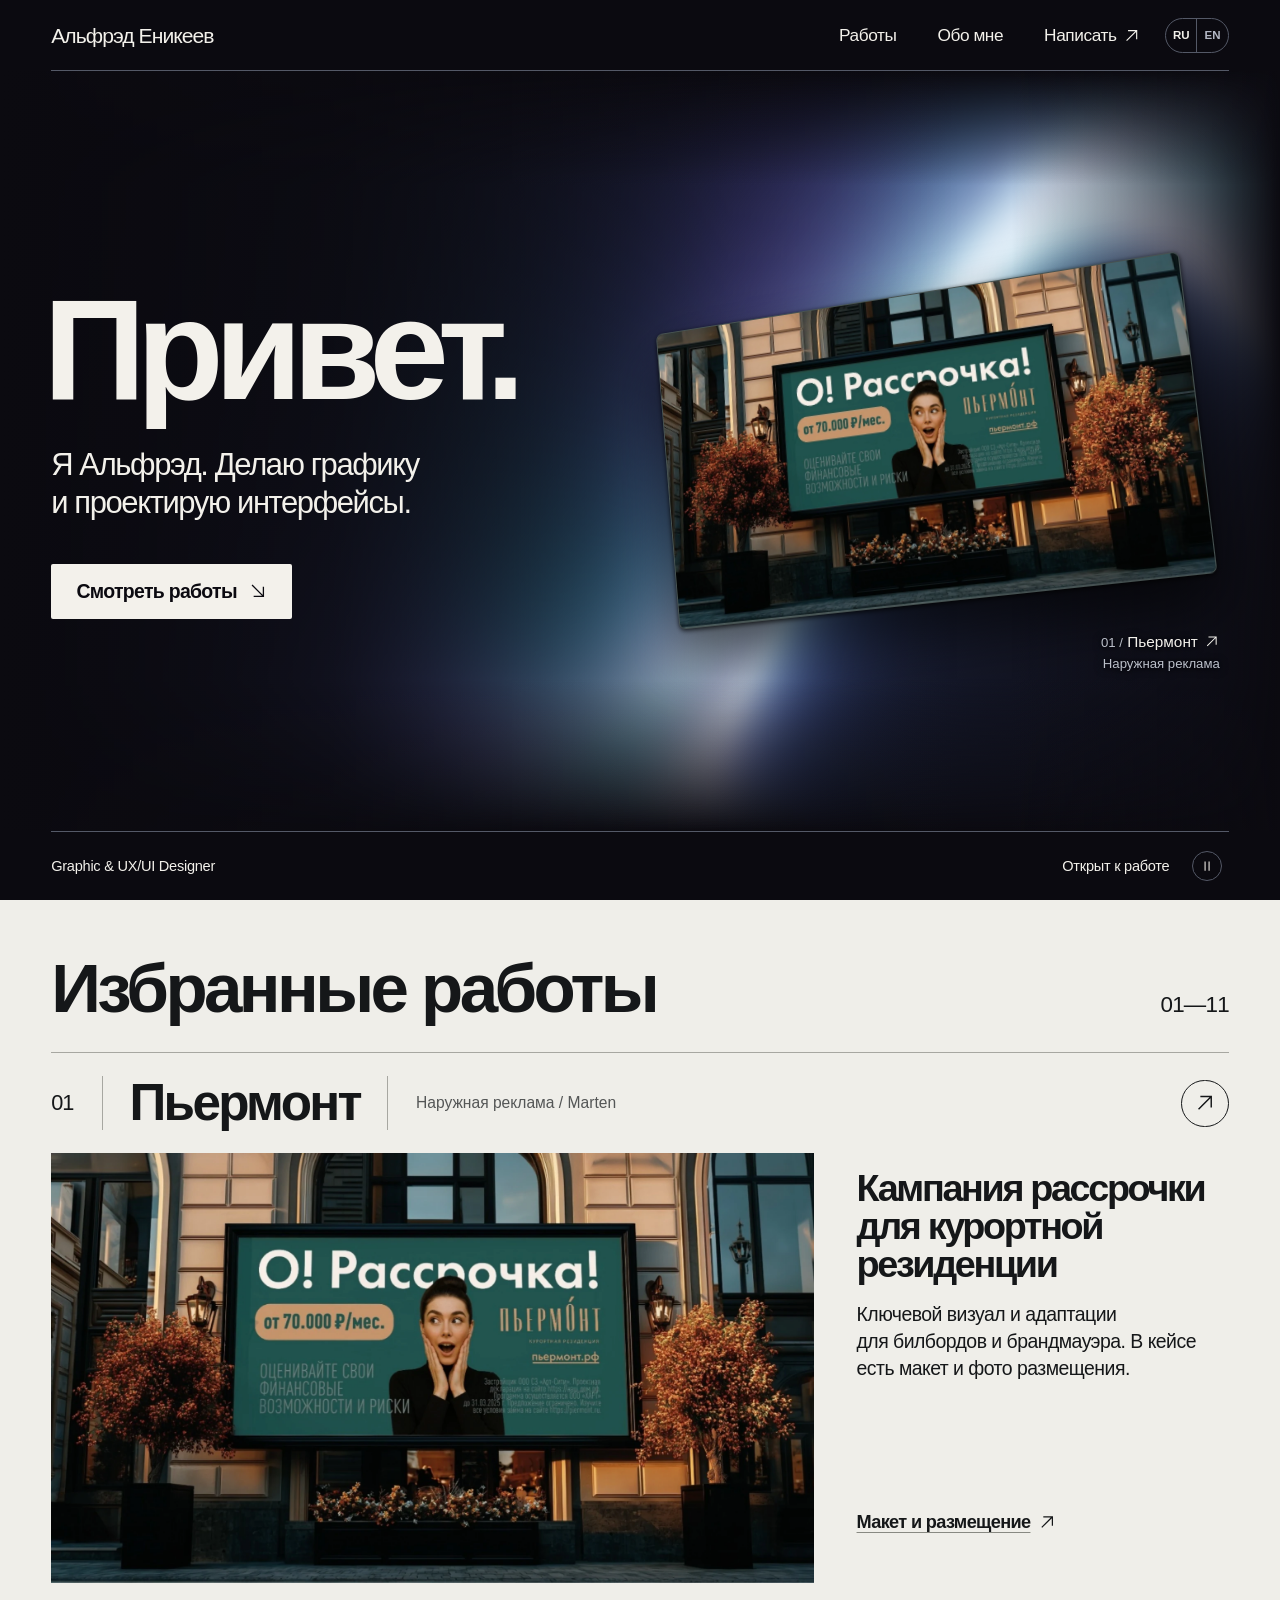
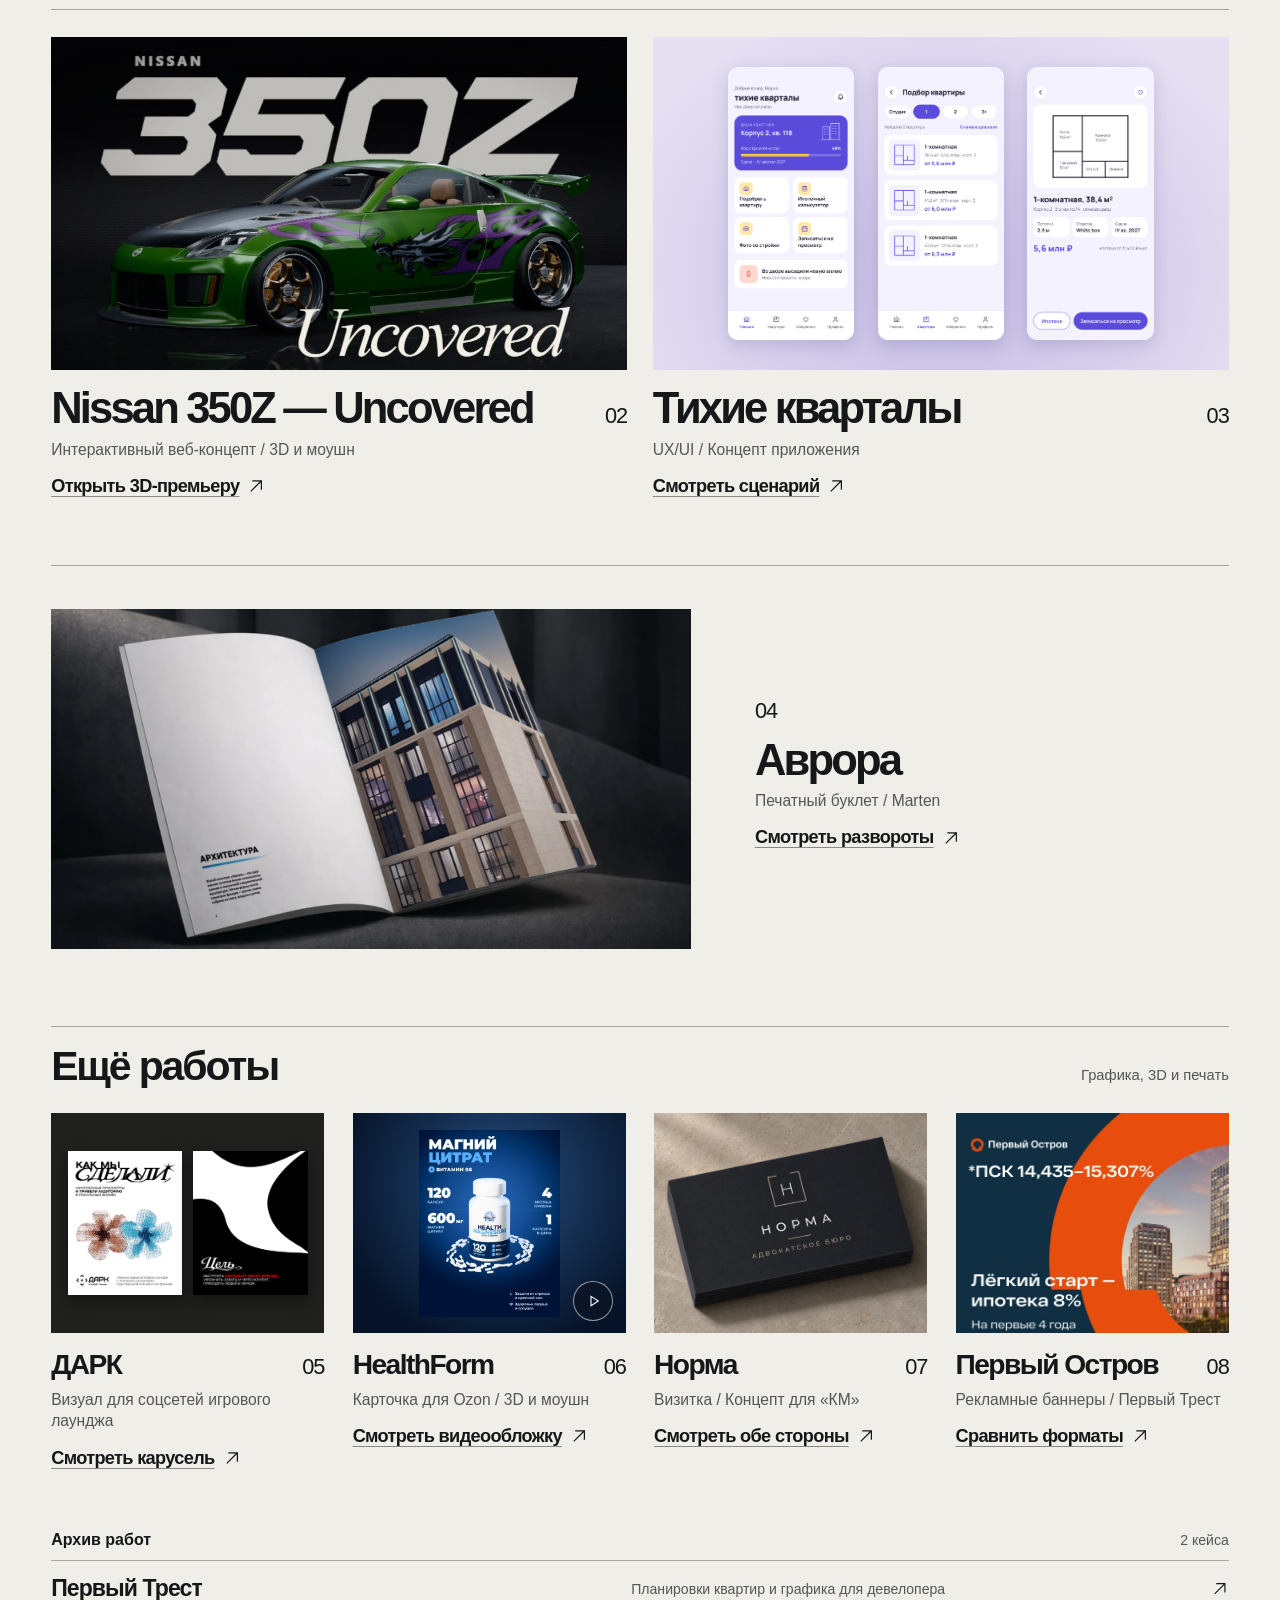
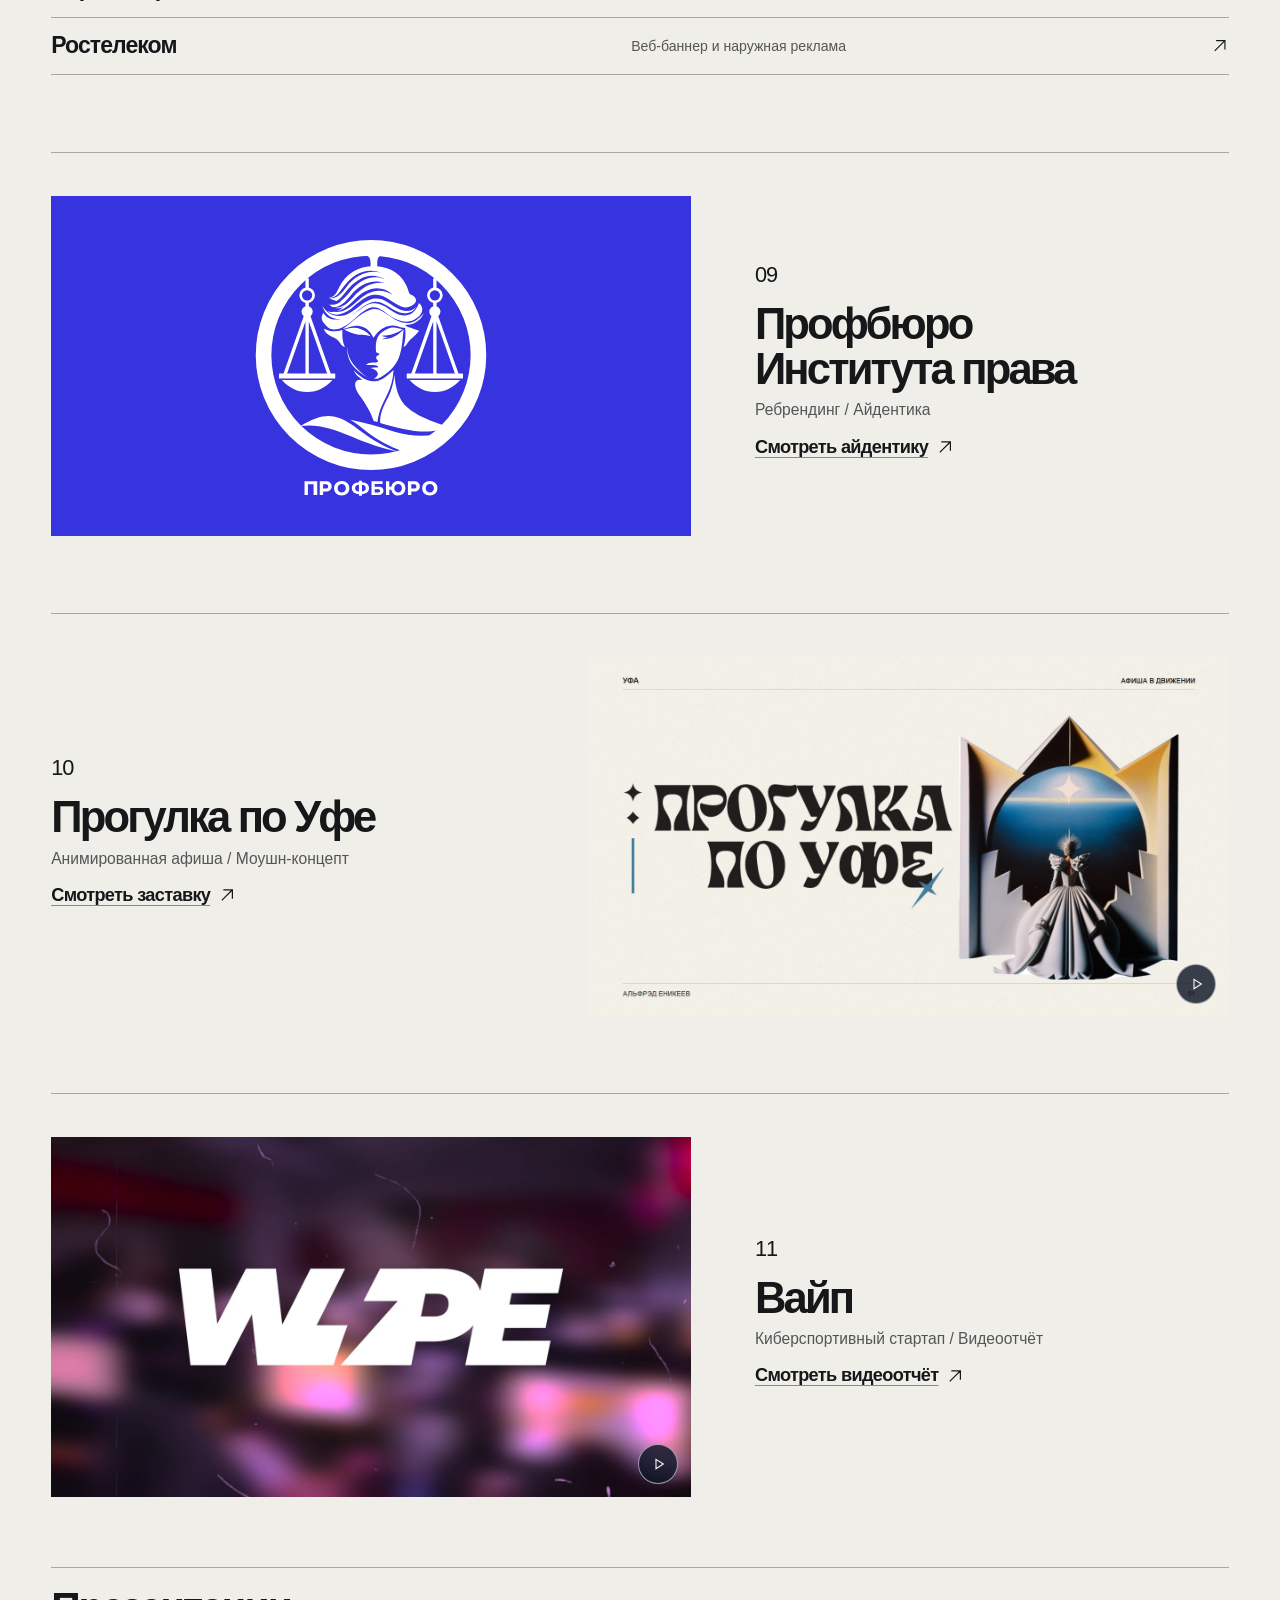
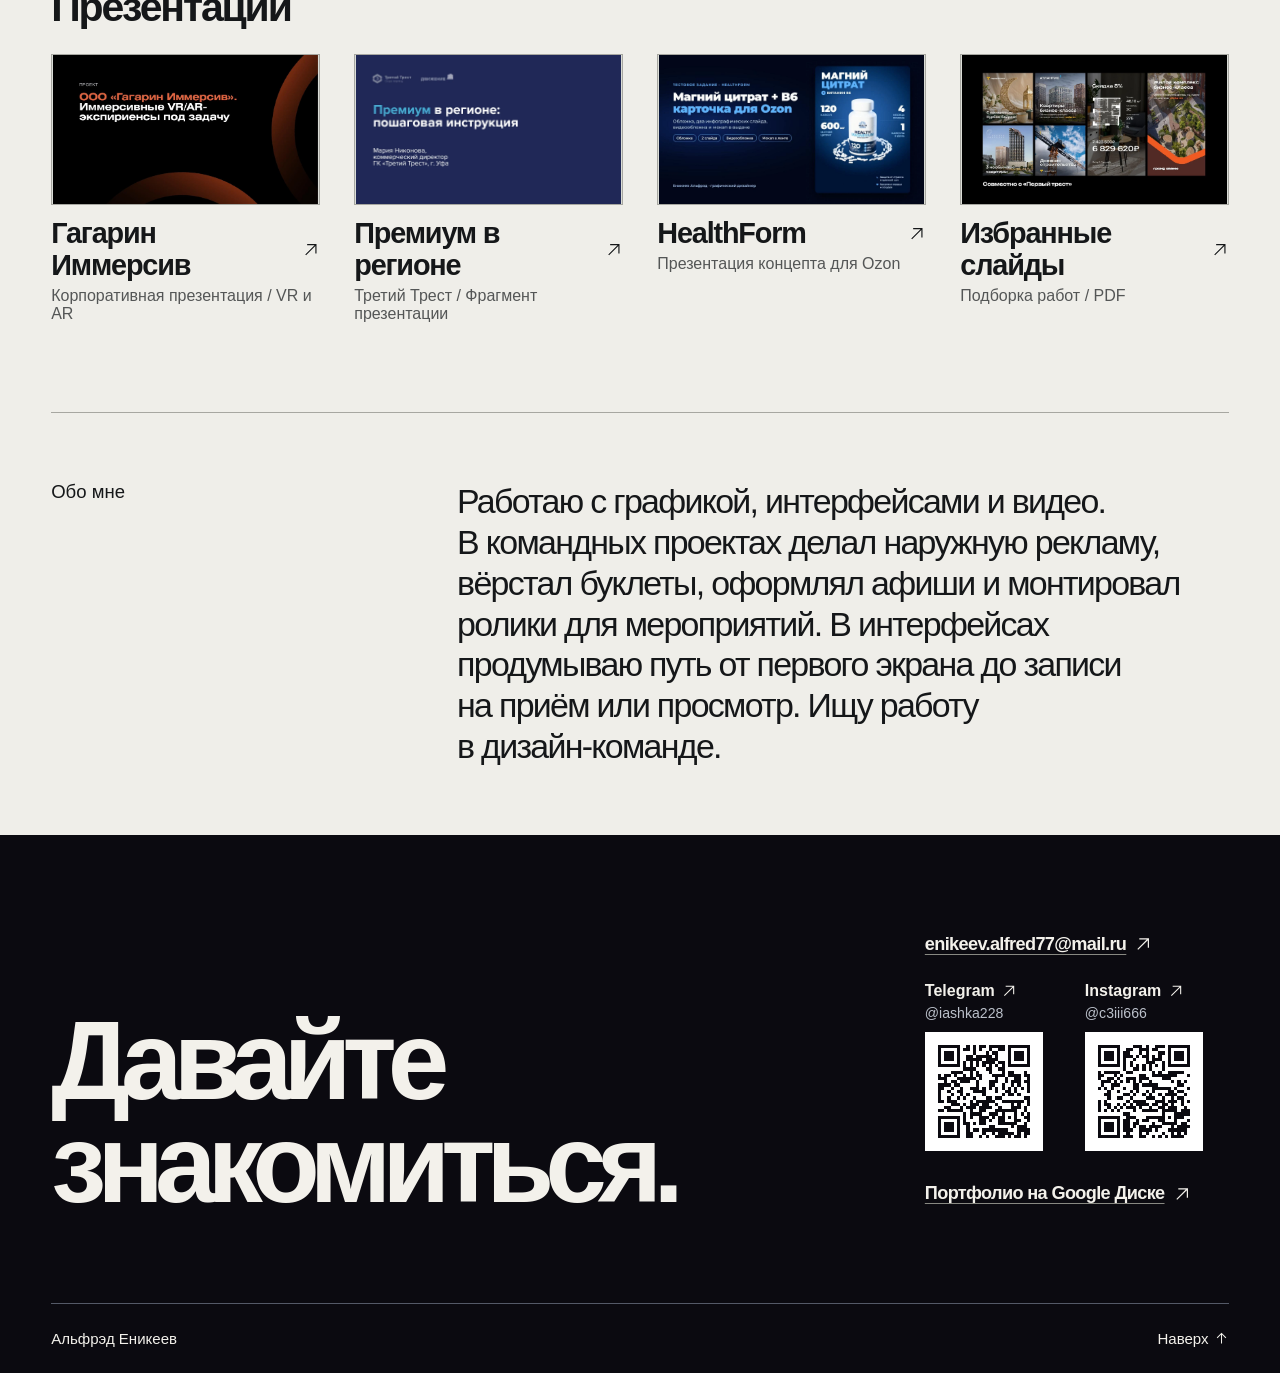
==== commit 425e7abc: "Link to the full Drive portfolio on the Russian page" ====
--- a/index.html
+++ b/index.html
@@ -8,7 +8,7 @@
   <meta name="description" content="Альфрэд Еникеев — графический и UI-дизайнер. Интерфейсы, наружная реклама, 3D и графика для брендов.">
   <title>Альфрэд Еникеев&nbsp;— графический и&nbsp;UI-дизайнер</title>
   <link rel="icon" href="media/monogram.svg" type="image/svg+xml">
-  <link rel="stylesheet" href="styles.css">
+  <link rel="stylesheet" href="styles.css?v=20261124">
   <script defer src="light.js"></script>
   <script defer src="main.js"></script>
 </head>
@@ -308,7 +308,7 @@
               </a>
             </li>
           </ul>
-          <a class="text-action contact-archive" href="https://drive.google.com/drive/folders/1uMPYaJqbhPXcZkaui8NR30kNEJd6O25I" target="_blank" rel="noopener noreferrer">Архив работ на Google Диске <svg class="icon" aria-hidden="true"><use href="#up-right"/></svg></a>
+          <a class="text-action contact-archive" href="https://drive.google.com/drive/folders/1GD7richAuVzquZEyoKCftZpjn0hucLtD" target="_blank" rel="noopener noreferrer">Портфолио на Google Диске <svg class="icon" aria-hidden="true"><use href="#up-right"/></svg></a>
         </div>
       </div>
       <div class="contact-foot">
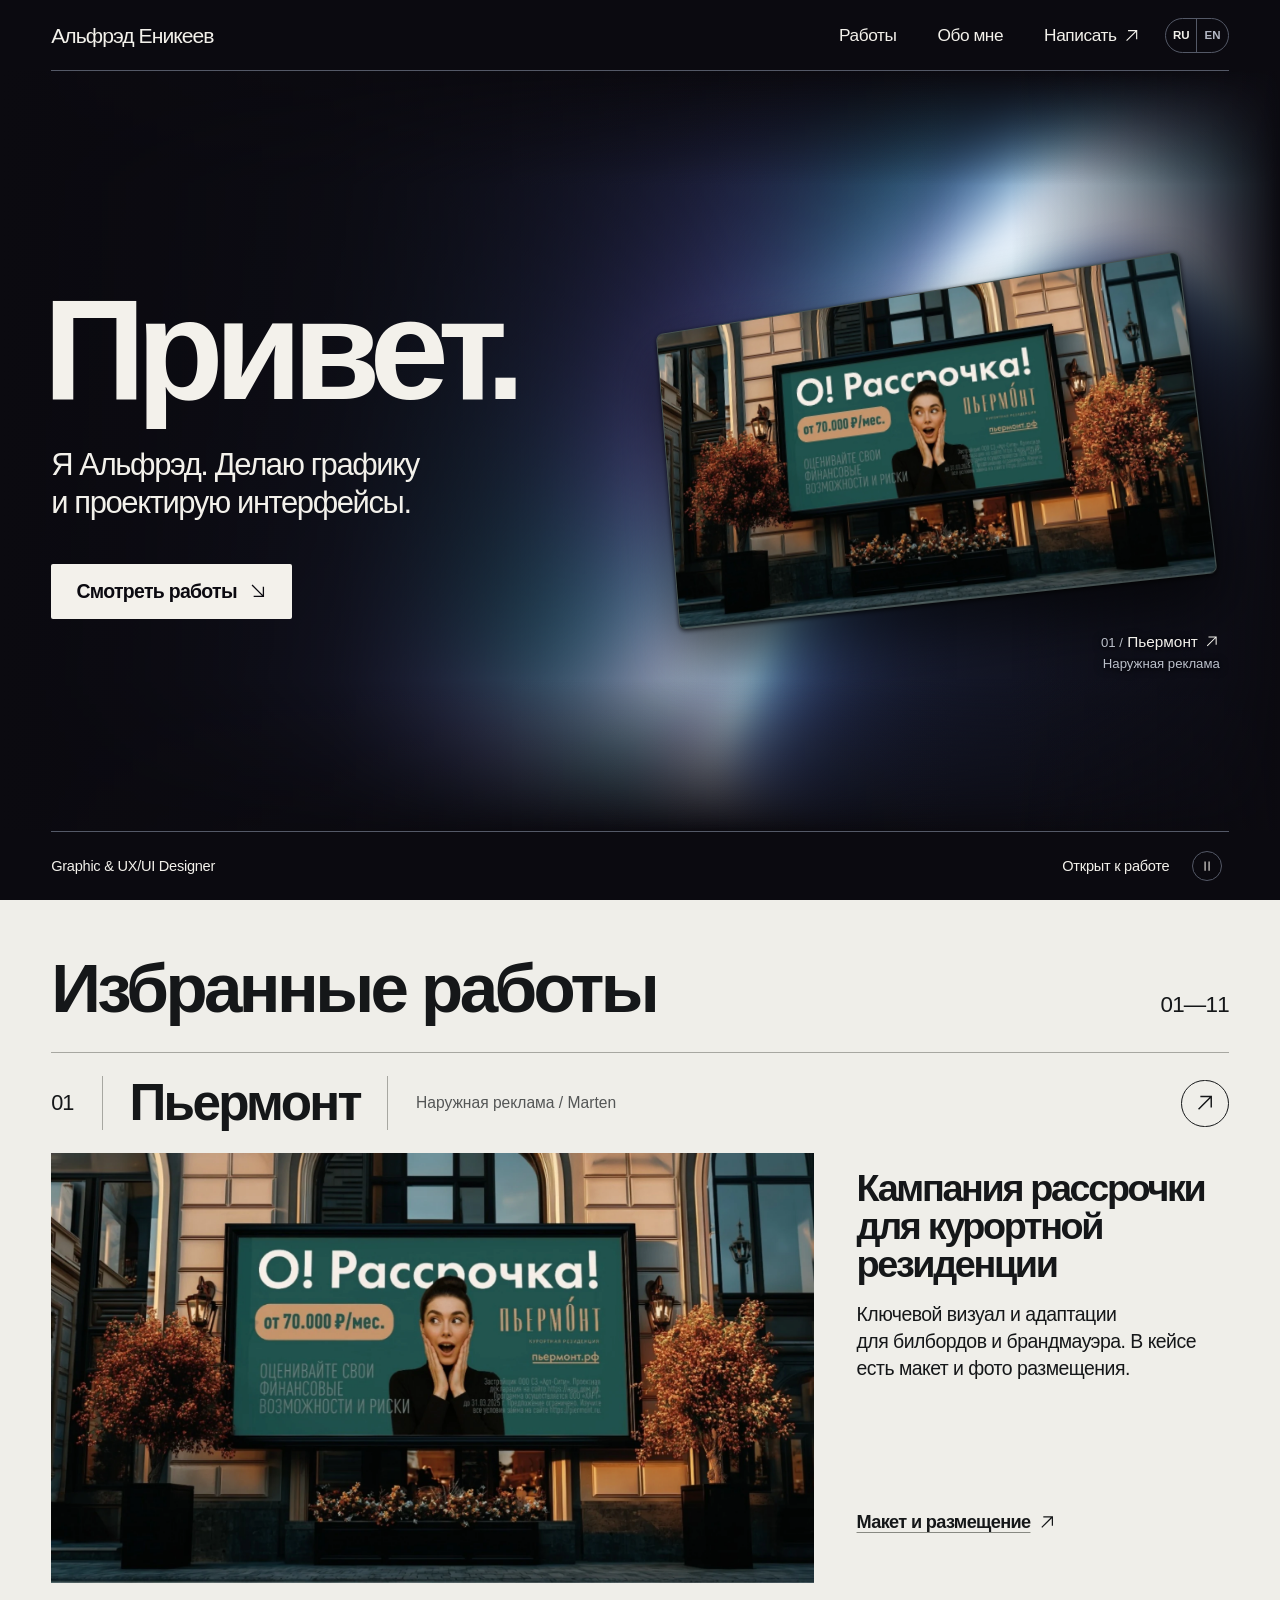
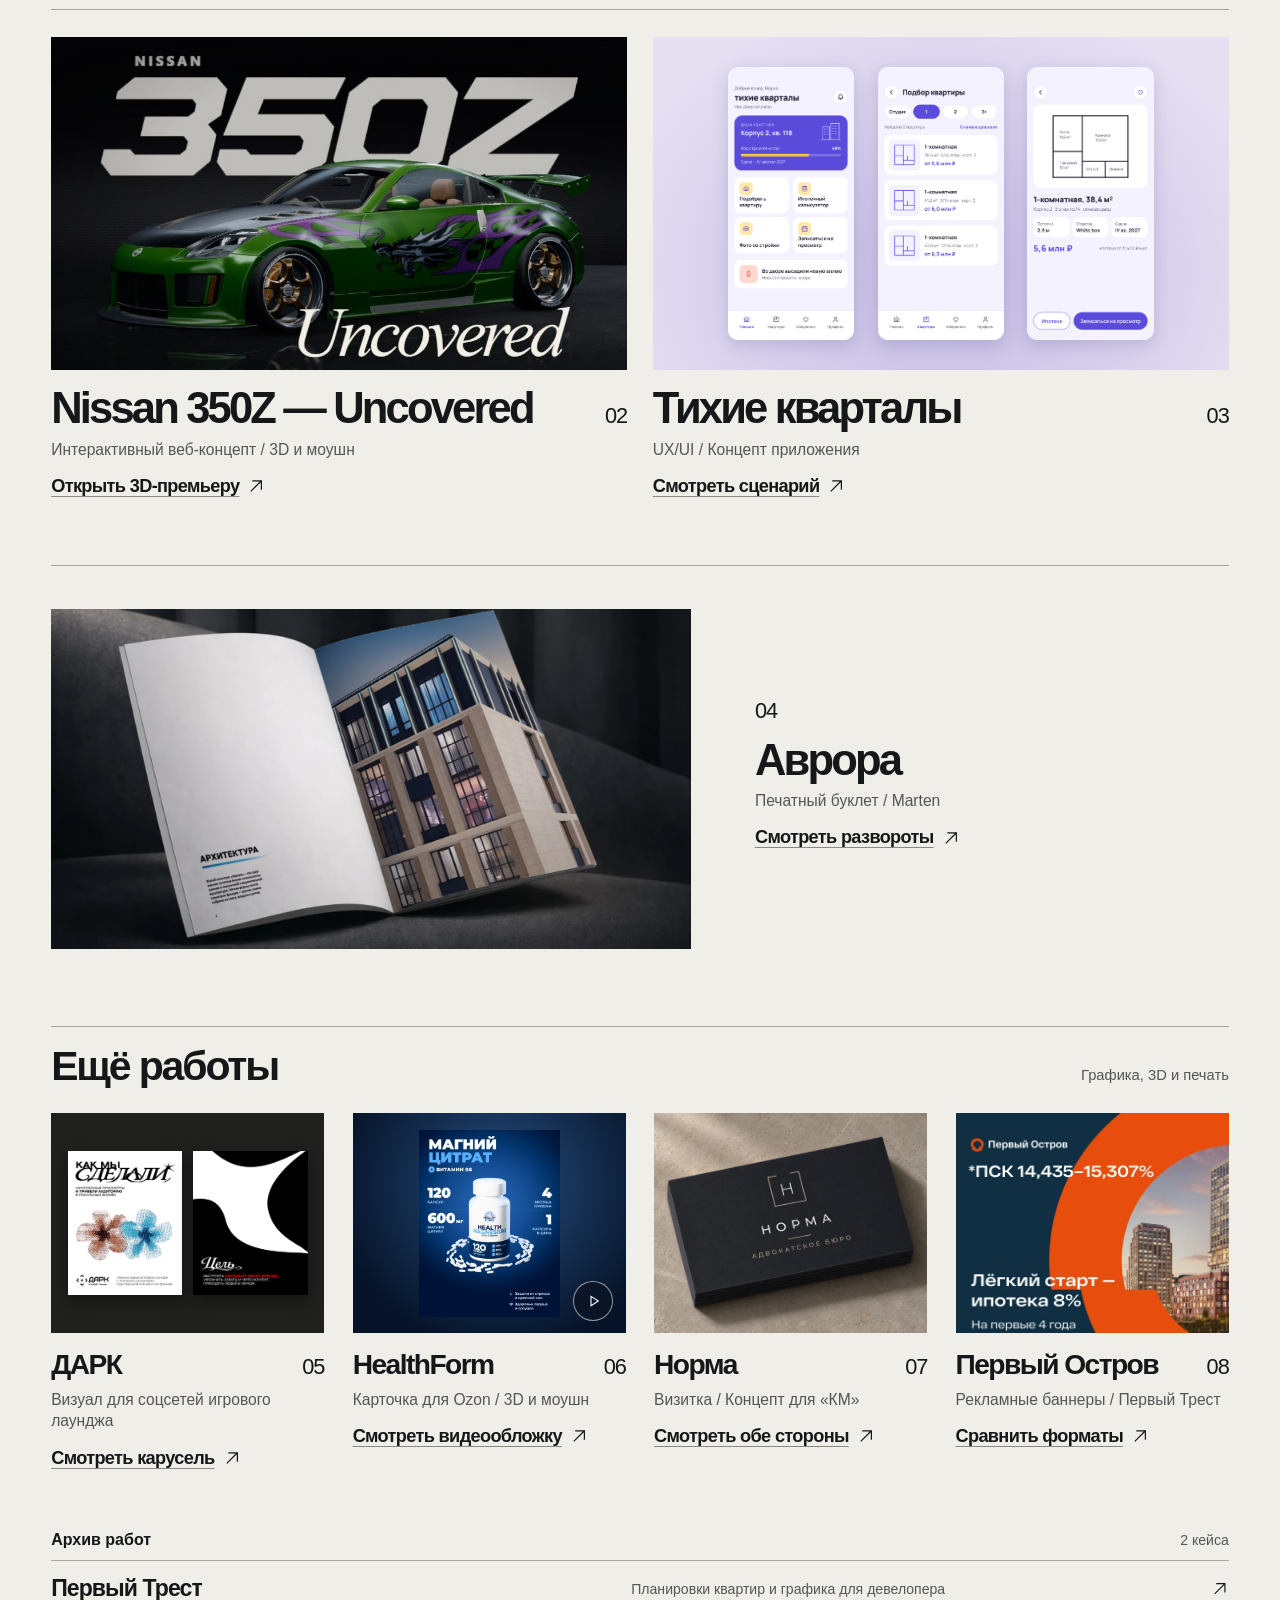
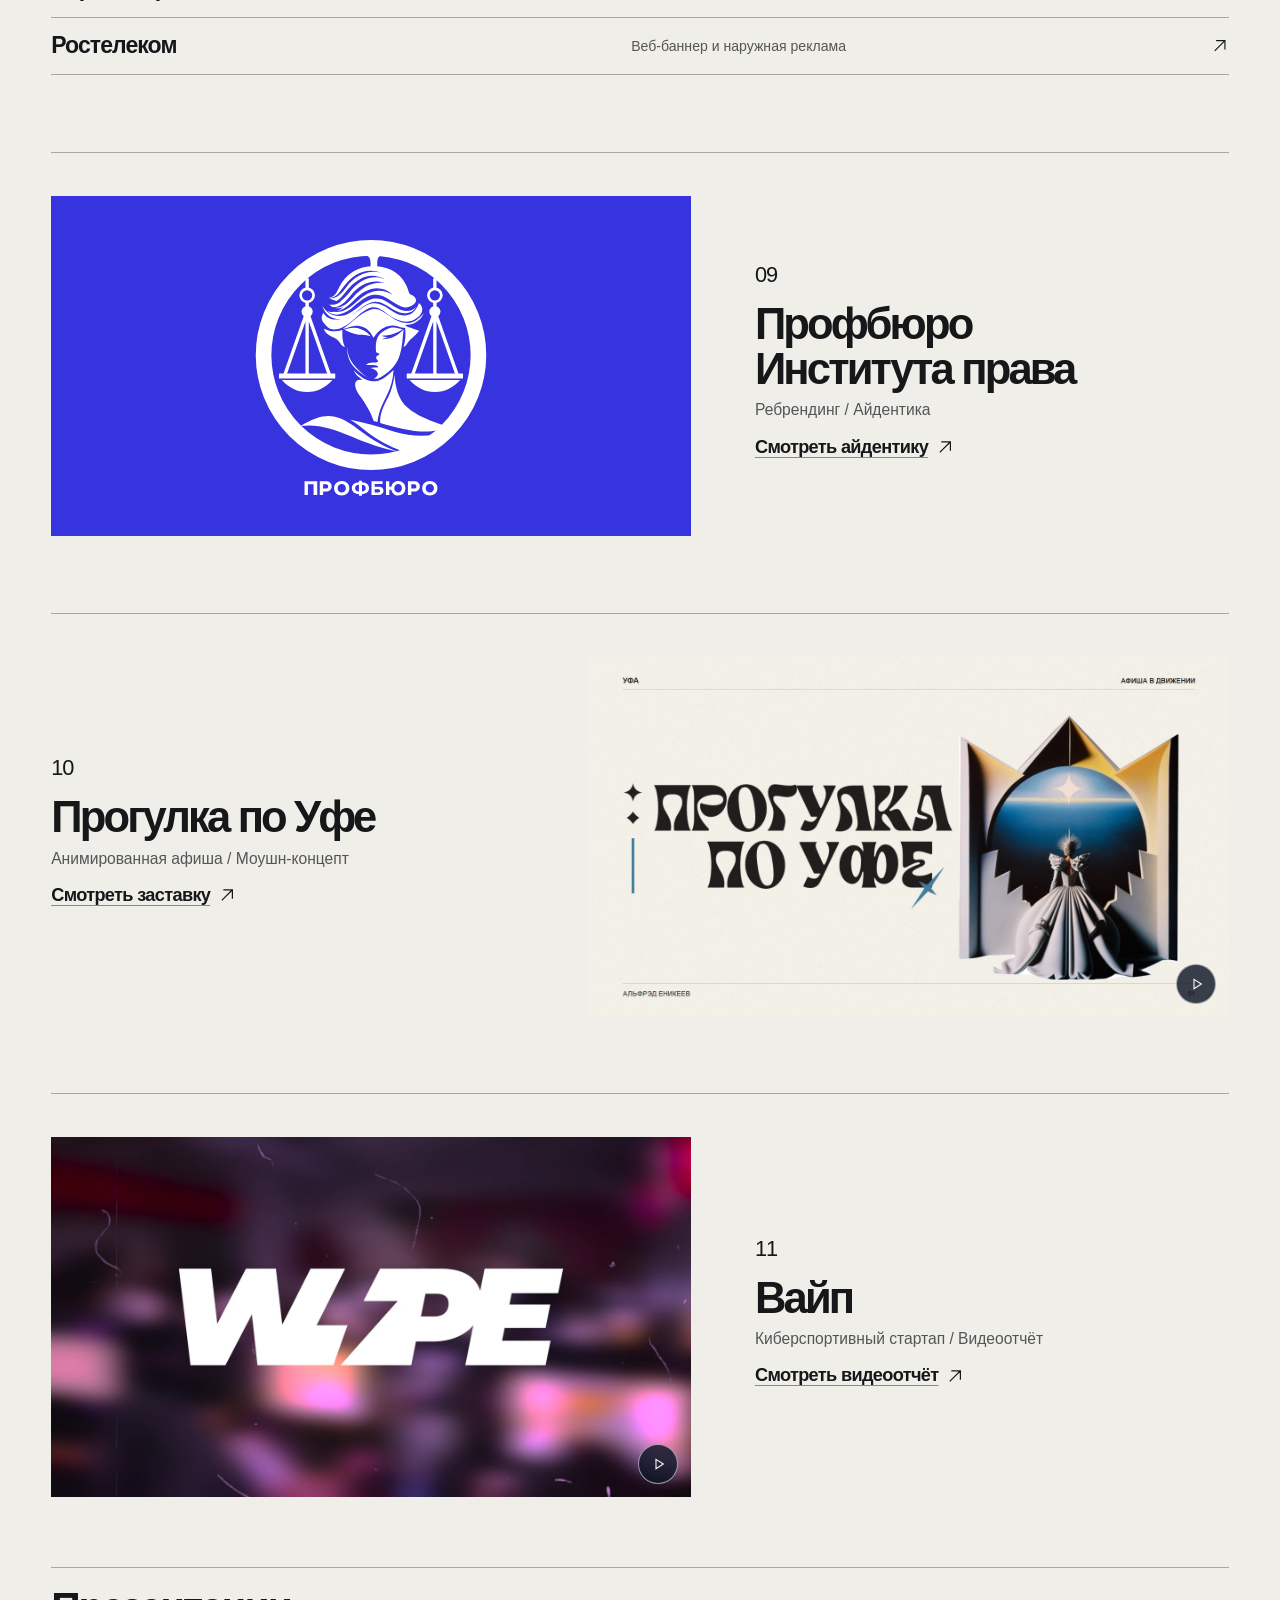
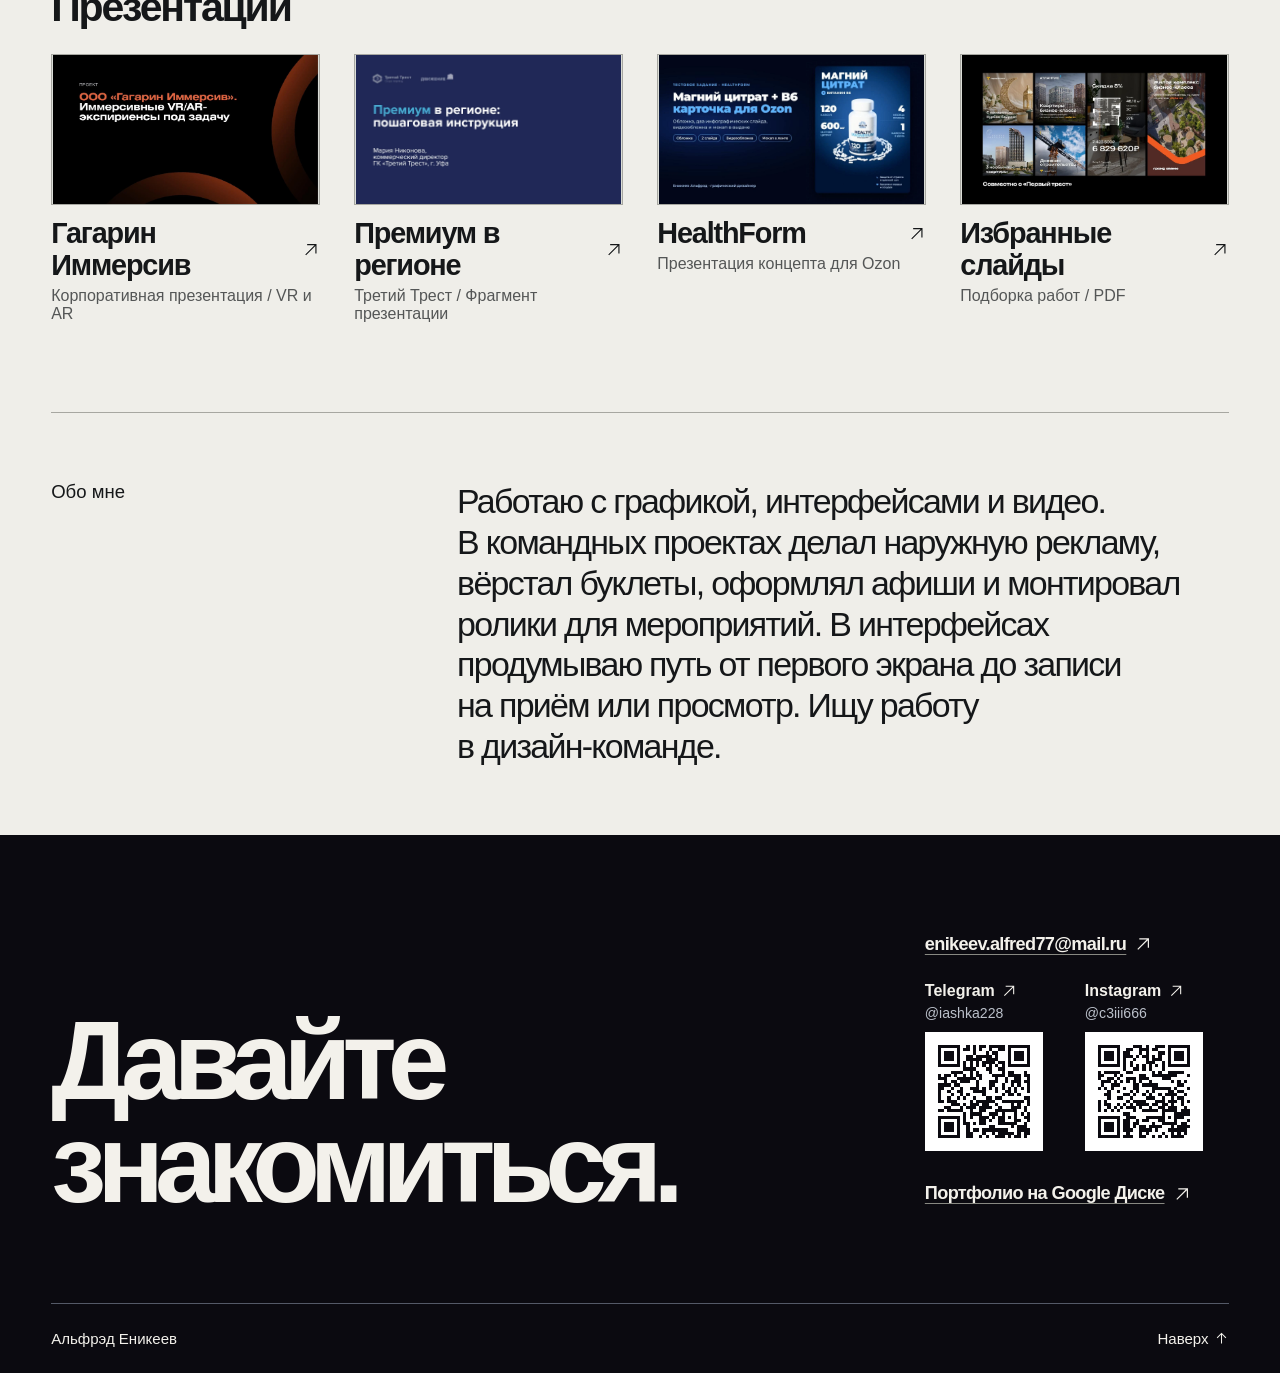
==== commit 2530ddf3: "Track portfolio visits and successful case opens" ====
--- a/index.html
+++ b/index.html
@@ -10,7 +10,8 @@
   <link rel="icon" href="media/monogram.svg" type="image/svg+xml">
   <link rel="stylesheet" href="styles.css?v=20261124">
   <script defer src="light.js"></script>
-  <script defer src="main.js"></script>
+  <script defer src="main.js?v=20261125-analytics"></script>
+  <script async src="https://gc.zgo.at/count.js" data-goatcounter="https://sesh.goatcounter.com/count" data-goatcounter-settings='{"path":"/portfolio/"}'></script>
 </head>
 <body id="top">
   <svg class="symbols" aria-hidden="true" xmlns="http://www.w3.org/2000/svg">
@@ -109,12 +110,12 @@
 
       <div class="work-pair">
         <article class="project" id="350z">
-          <a class="project-art uncovered-art" href="350z/index.html" aria-label="Открыть 3D-премьеру Nissan 350Z">
+          <a class="project-art uncovered-art" href="350z/index.html" aria-label="Открыть 3D-премьеру Nissan 350Z" data-goatcounter-click="case-nissan-350z" data-goatcounter-title="Nissan 350Z">
             <img src="media/350z-uncovered.jpg" width="952" height="550" loading="lazy" alt="Зелёный Nissan 350Z в тёмном гараже">
           </a>
           <div class="project-title"><h3>Nissan 350Z — Uncovered</h3><span class="index" aria-hidden="true">02</span></div>
           <p>Интерактивный веб-концепт / 3D и&nbsp;моушн</p>
-          <a class="text-action" href="350z/index.html">Открыть 3D-премьеру <svg class="icon" aria-hidden="true"><use href="#up-right"/></svg></a>
+          <a class="text-action" href="350z/index.html" data-goatcounter-click="case-nissan-350z" data-goatcounter-title="Nissan 350Z">Открыть 3D-премьеру <svg class="icon" aria-hidden="true"><use href="#up-right"/></svg></a>
         </article>
         <article class="project" id="quarters">
           <a class="project-art app-art" href="#case-quarters" data-case="quarters" aria-label="Открыть кейс «Тихие кварталы»">
@@ -308,7 +309,7 @@
               </a>
             </li>
           </ul>
-          <a class="text-action contact-archive" href="https://drive.google.com/drive/folders/1GD7richAuVzquZEyoKCftZpjn0hucLtD" target="_blank" rel="noopener noreferrer">Портфолио на Google Диске <svg class="icon" aria-hidden="true"><use href="#up-right"/></svg></a>
+          <a class="text-action contact-archive" href="https://drive.google.com/drive/folders/1GD7richAuVzquZEyoKCftZpjn0hucLtD" target="_blank" rel="noopener noreferrer" data-goatcounter-click="portfolio-drive" data-goatcounter-title="Портфолио на Google Диске">Портфолио на Google Диске <svg class="icon" aria-hidden="true"><use href="#up-right"/></svg></a>
         </div>
       </div>
       <div class="contact-foot">
